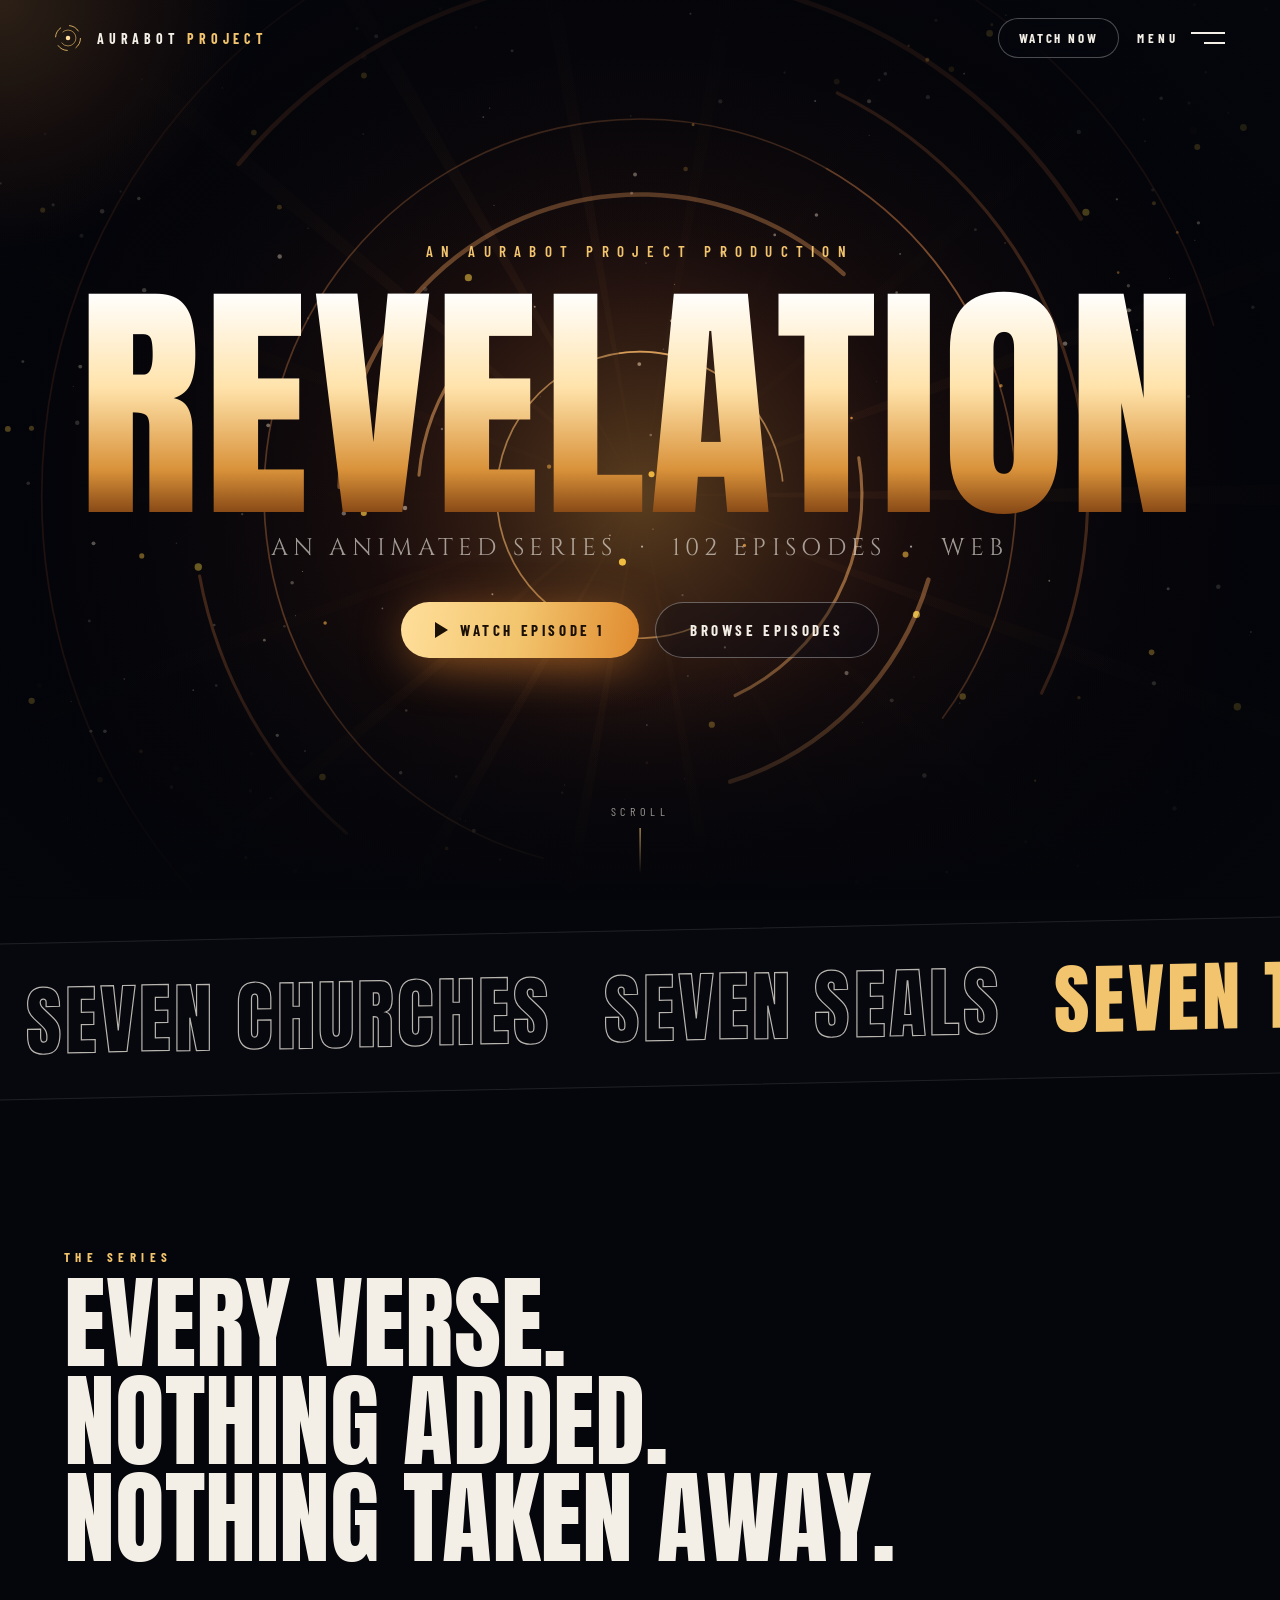
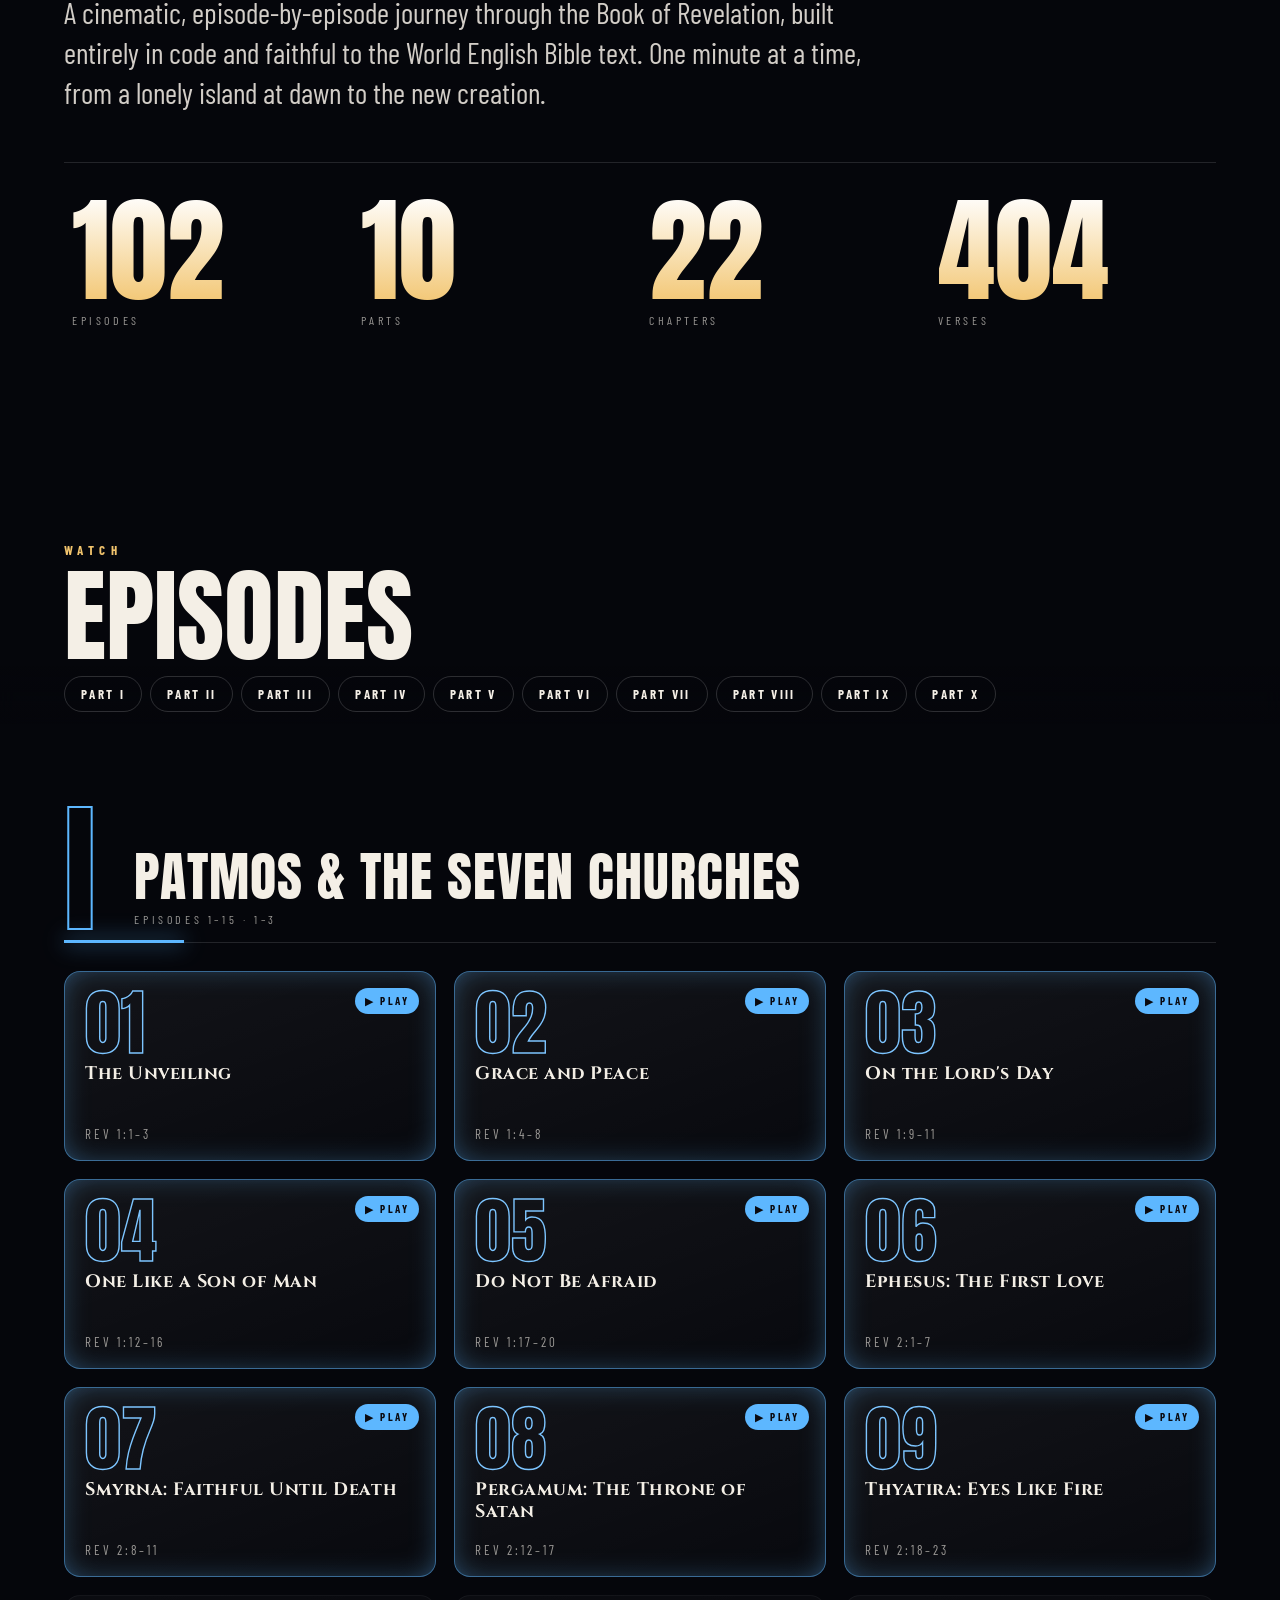
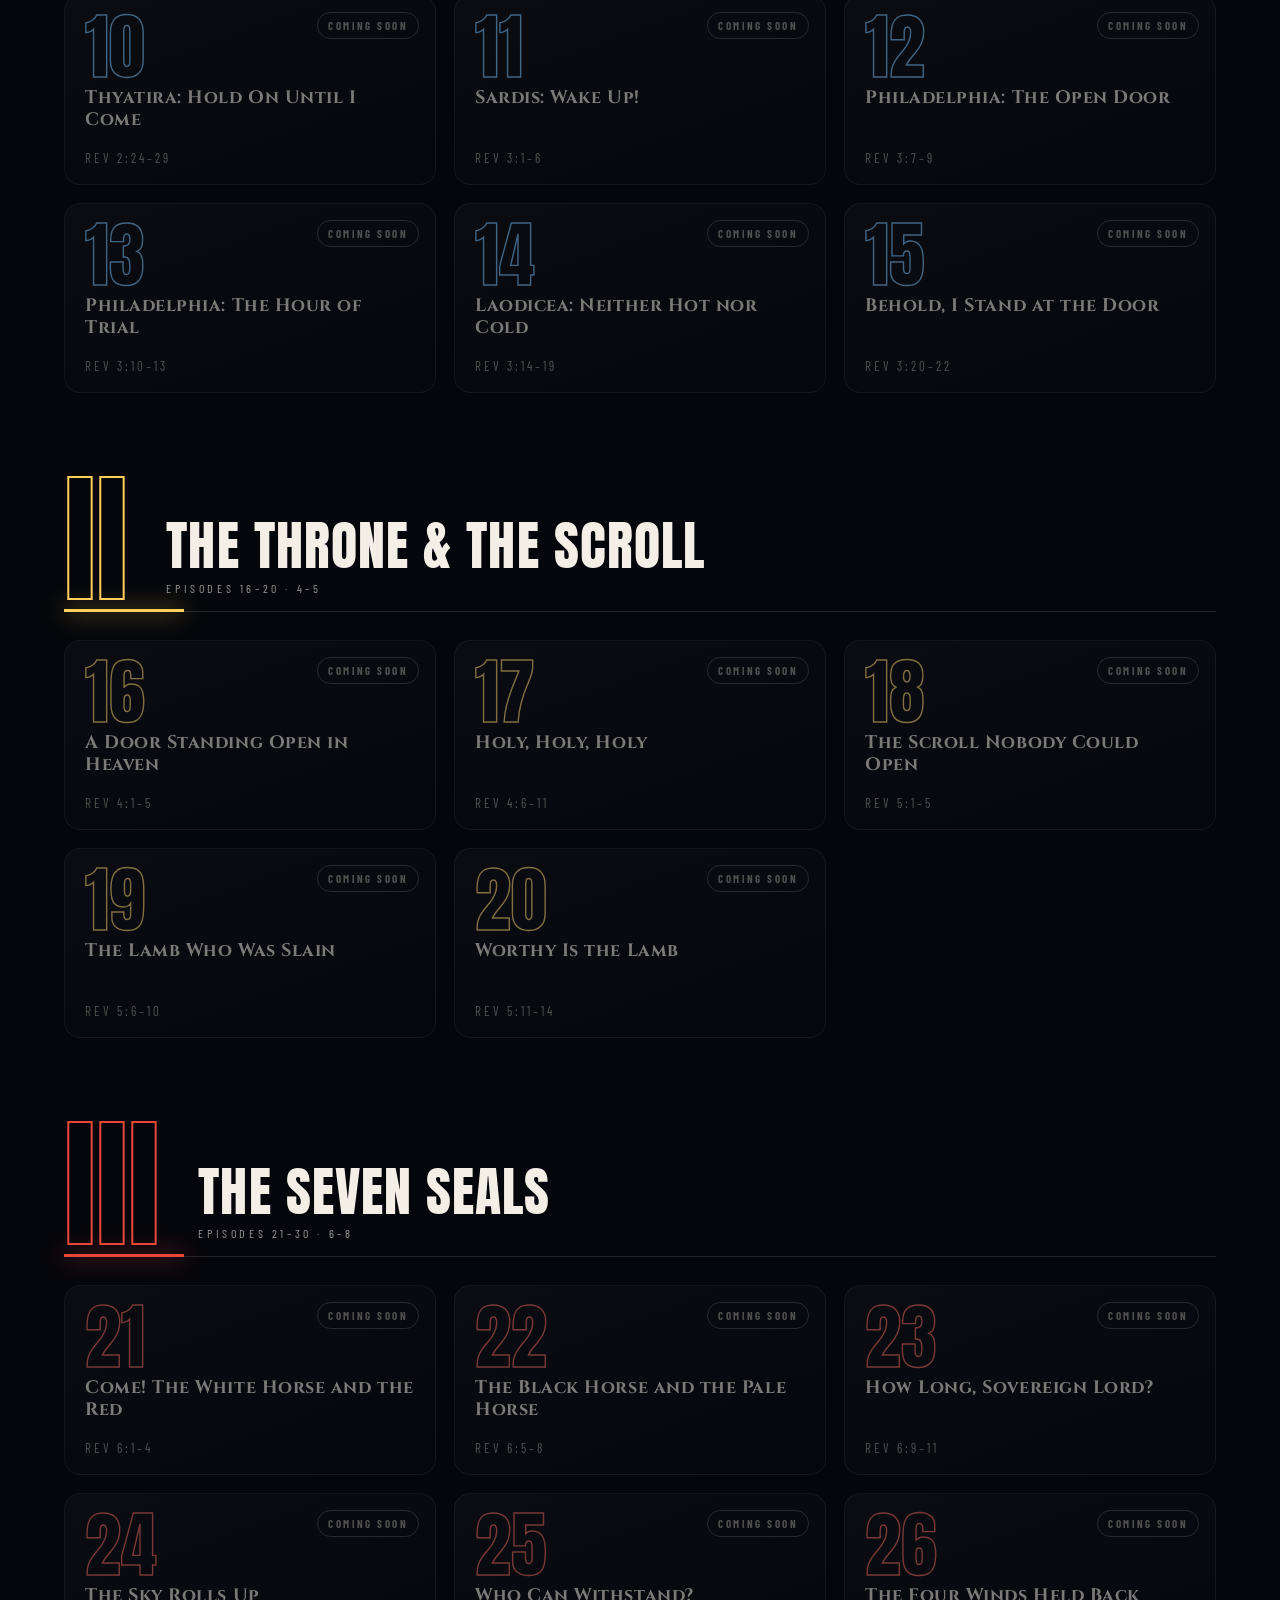
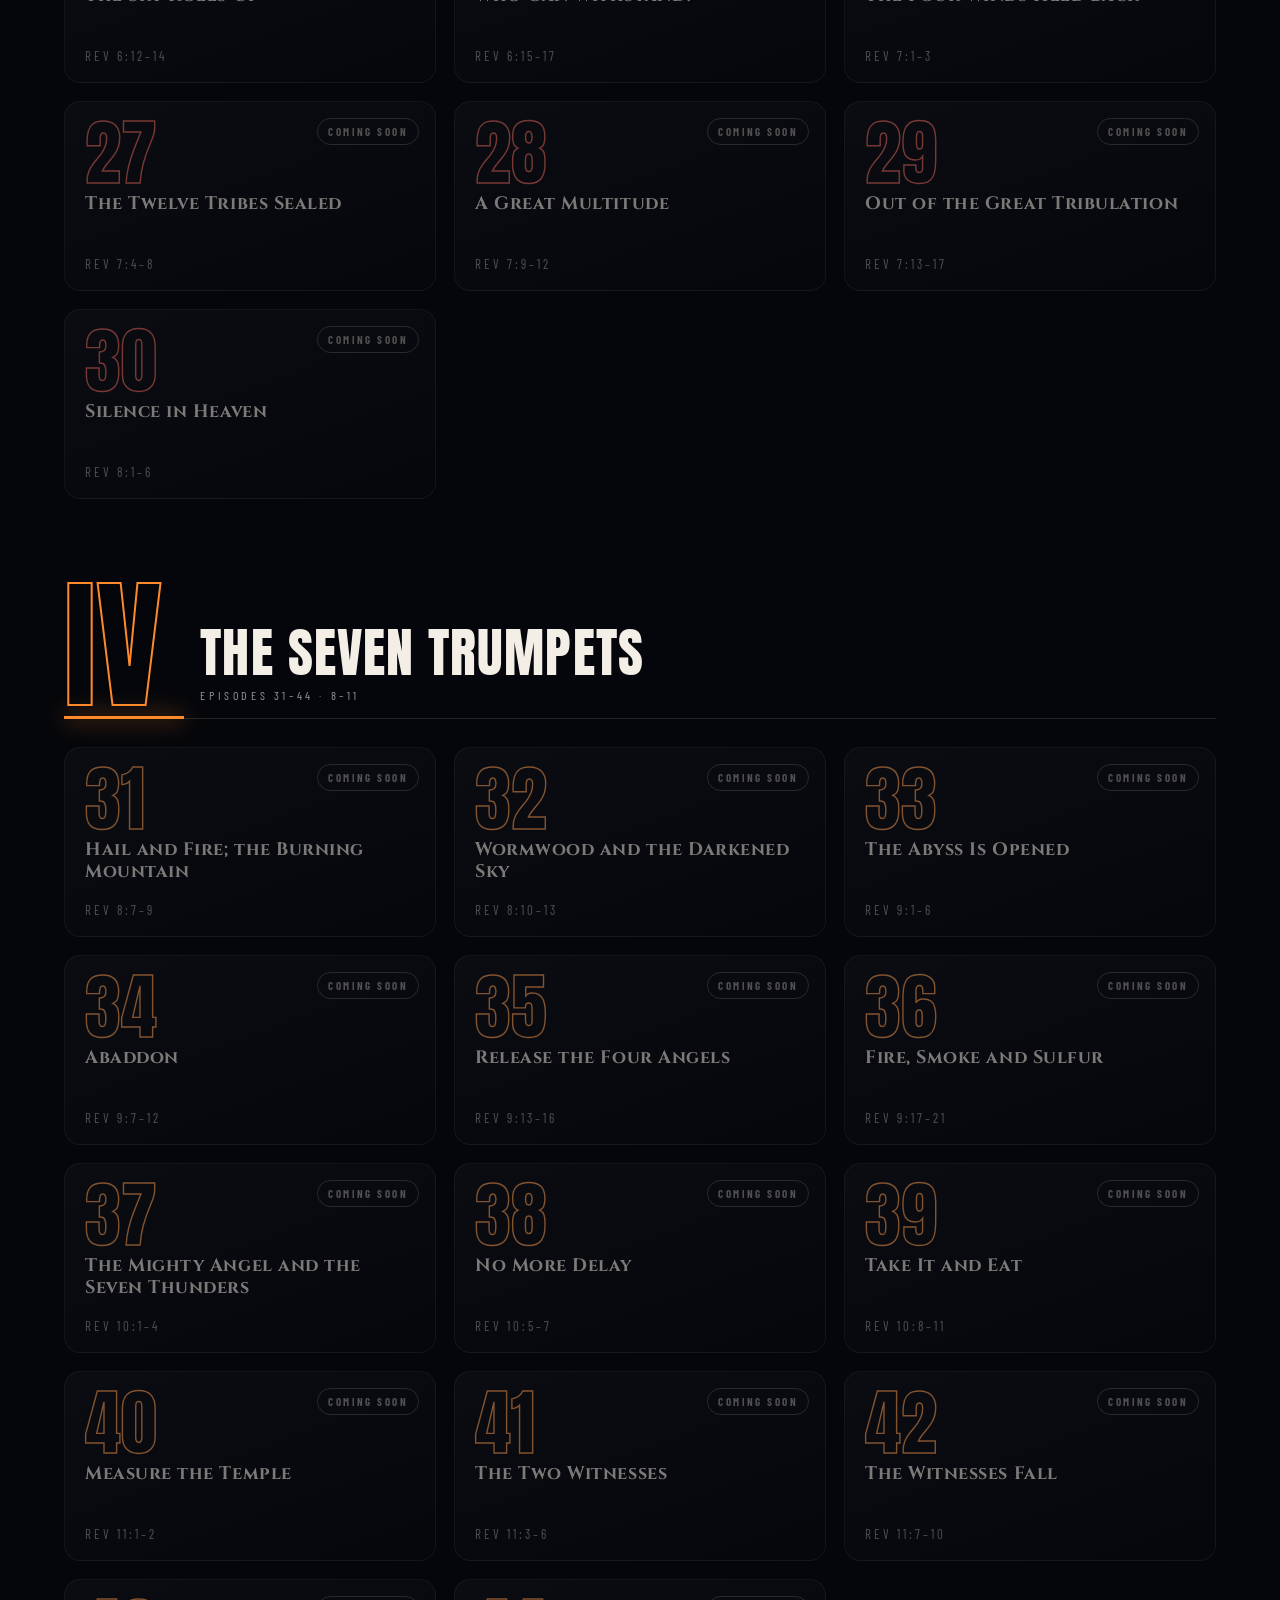
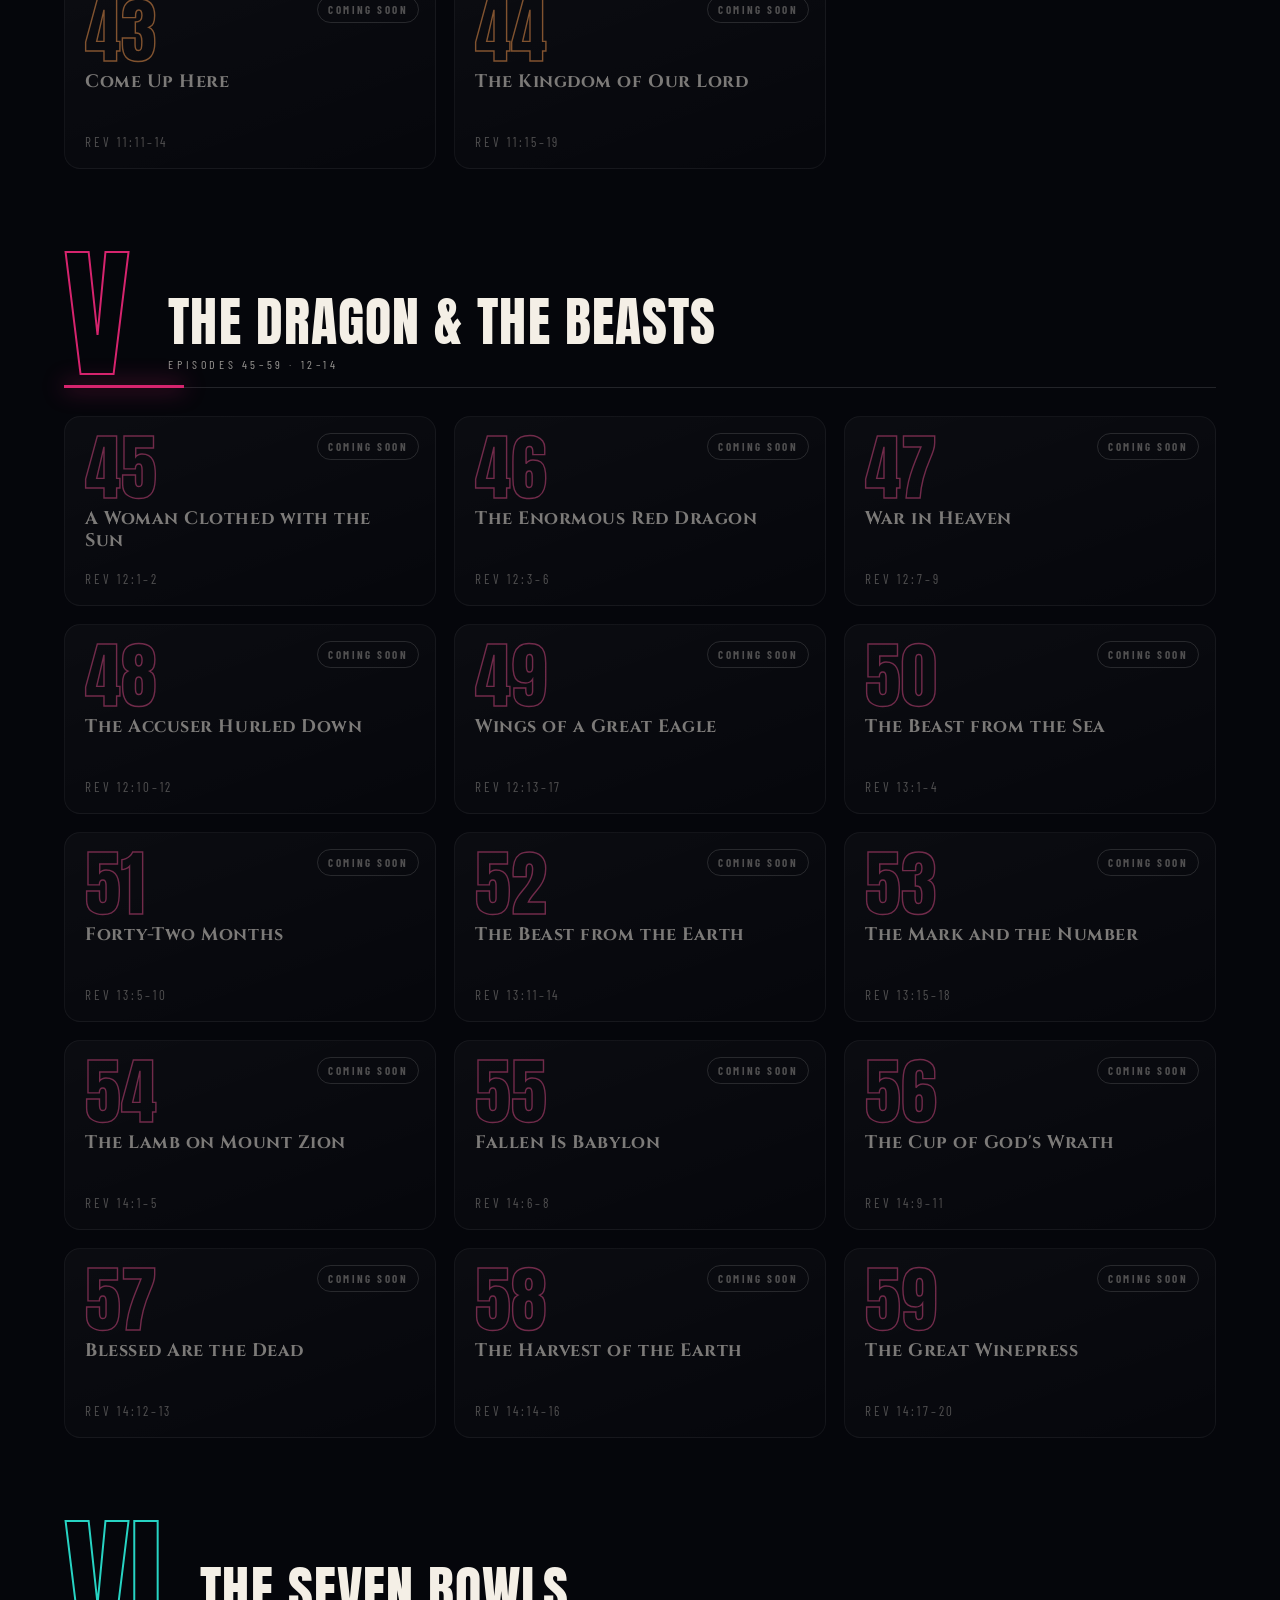
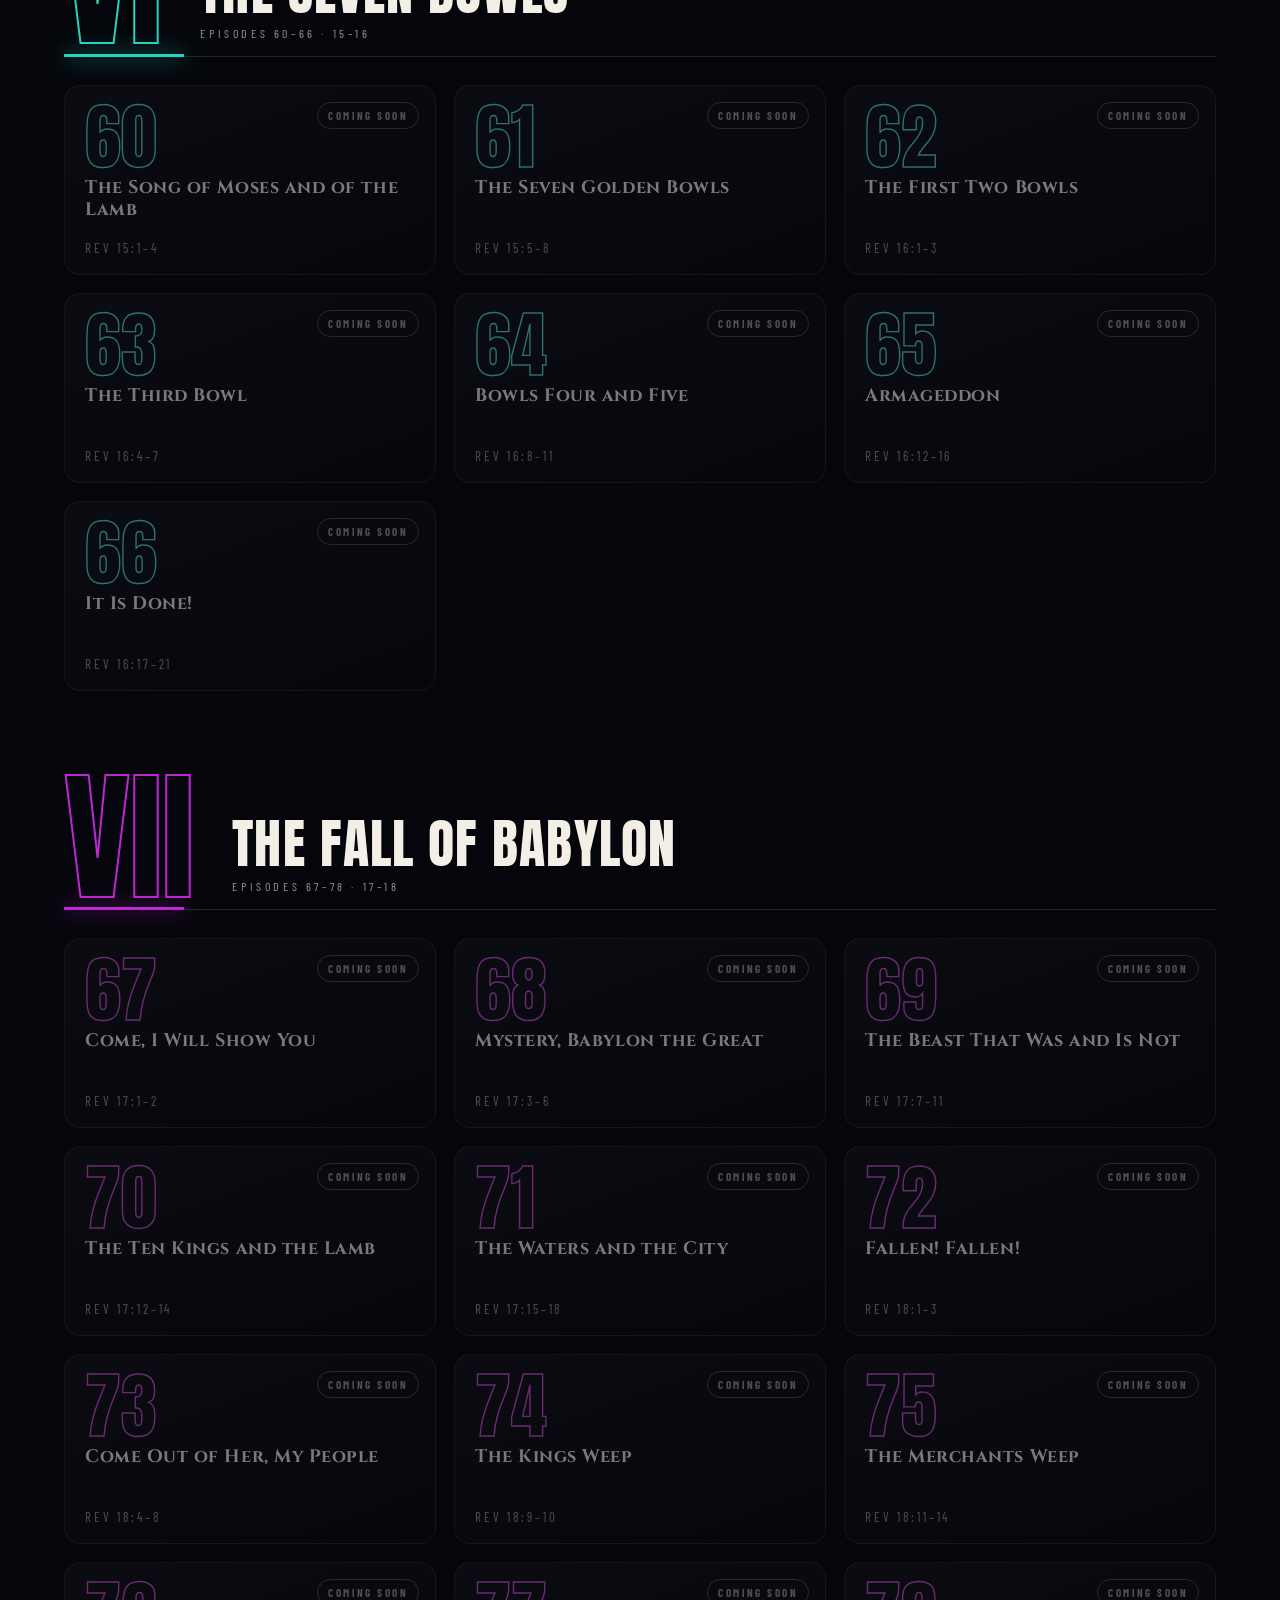
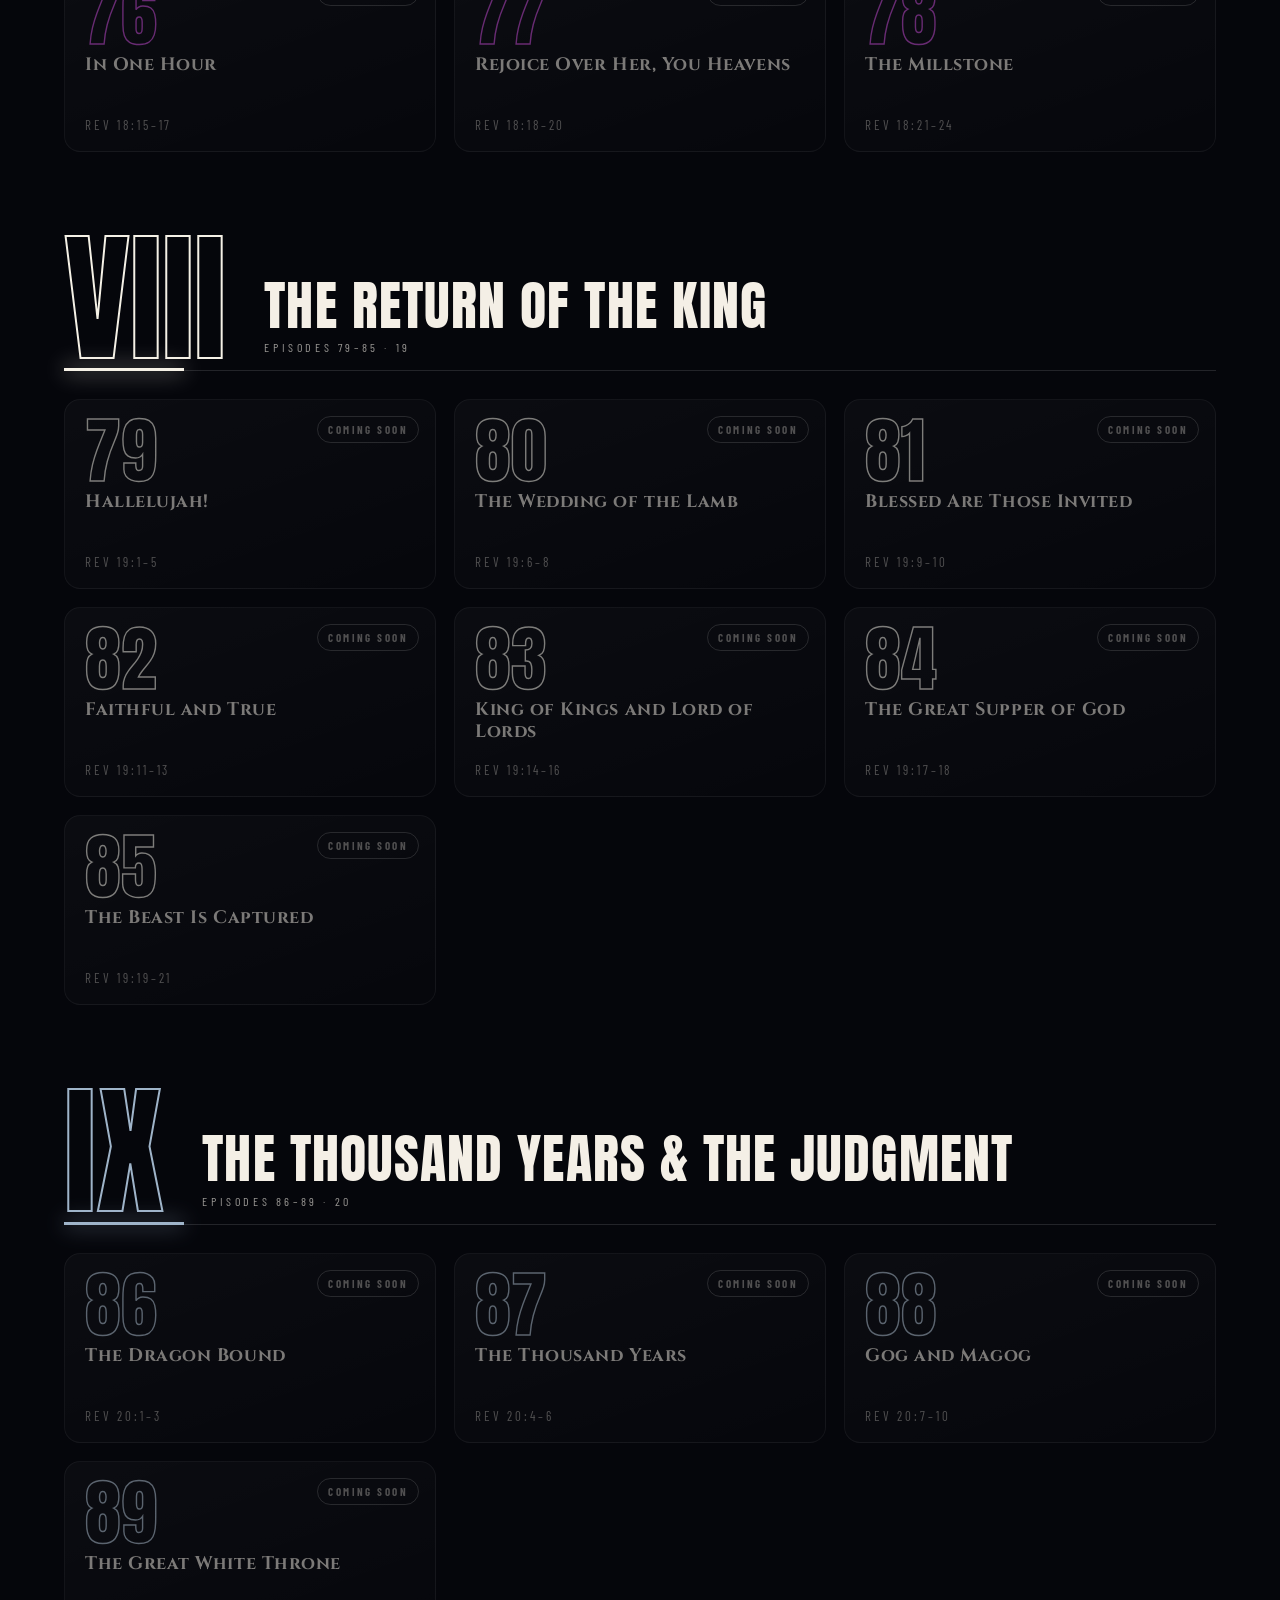
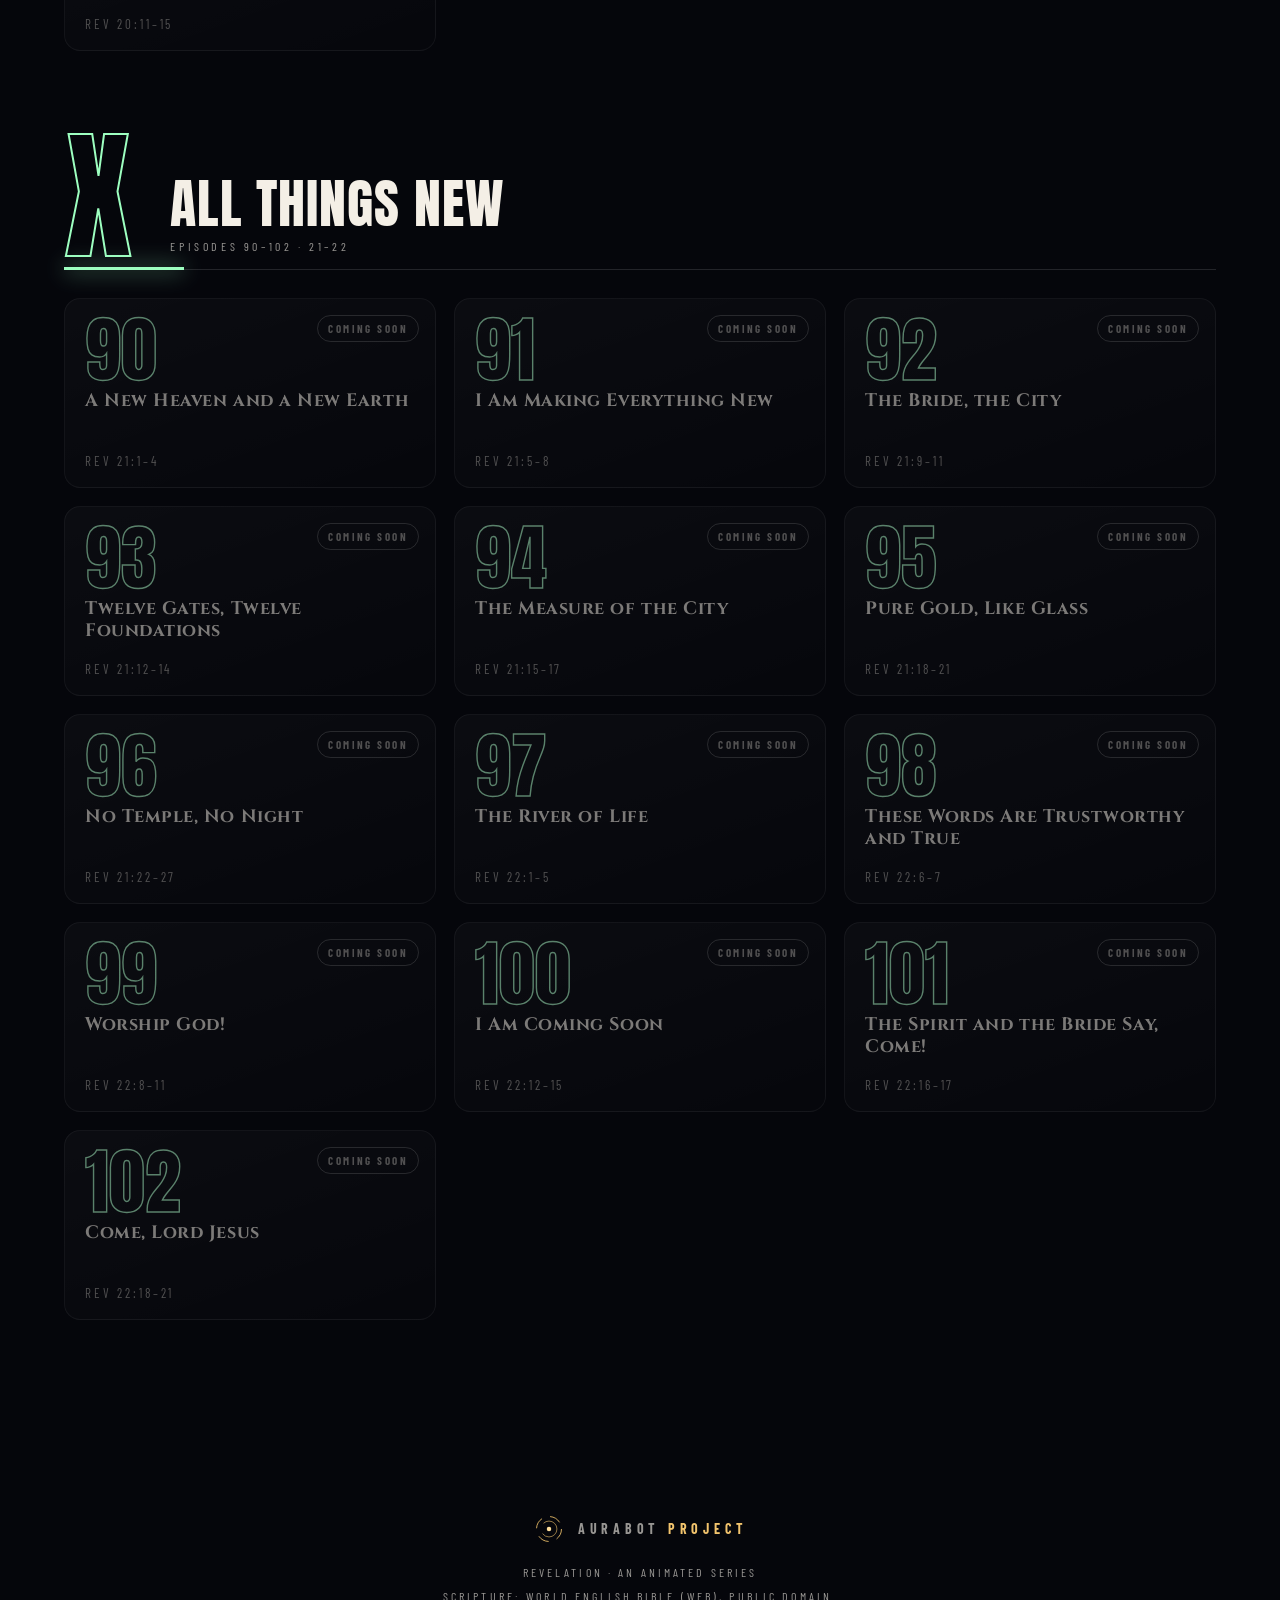
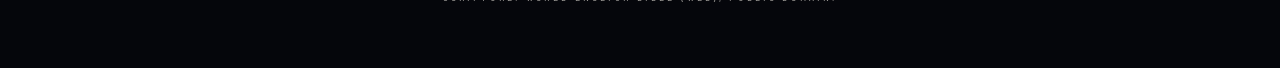
==== index.html @ 48011f42 "Add files via upload" ====
<!DOCTYPE html>
<html lang="en">
<head>
<meta charset="utf-8">
<meta name="viewport" content="width=device-width, initial-scale=1, viewport-fit=cover">
<title>REVELATION · An Aurabot Project Animated Series</title>
<meta name="description" content="Revelation: a cinematic animated series, faithful to the World English Bible. An Aurabot Project production.">
<meta name="theme-color" content="#05060b">
<link rel="preconnect" href="https://fonts.googleapis.com">
<link rel="preconnect" href="https://fonts.gstatic.com" crossorigin>
<link href="https://fonts.googleapis.com/css2?family=Anton&family=Barlow+Condensed:wght@500;600;700&family=Cinzel:wght@600;700;900&display=swap" rel="stylesheet">
<link rel="stylesheet" href="css/main.css">
<link rel="stylesheet" href="css/studio.css">
</head>
<body>
<div class="cursor-glow" id="cursorGlow"></div>

<header class="top">
  <a class="brand" href="#" id="brandLink" aria-label="Aurabot Project">
    <svg viewBox="0 0 120 120" aria-hidden="true"><circle class="a" cx="60" cy="60" r="44"/><circle class="b" cx="60" cy="60" r="28"/><circle class="c" cx="60" cy="60" r="8"/></svg>
    <span class="long">AURABOT <b>PROJECT</b></span>
  </a>
  <div class="top-actions">
    <a class="cta-mini" href="#" id="topWatch" data-magnet>Watch now</a>
    <button class="menu-btn" id="menuBtn" aria-label="Menu" aria-expanded="false"><span>Menu</span><span class="bars"><i></i><i></i></span></button>
  </div>
</header>

<div class="menu" id="menu" aria-hidden="true">
  <div class="panel">
    <canvas id="menuCanvas"></canvas>
    <nav id="menuNav"></nav>
    <div class="menu-foot"><span>Revelation · WEB</span><span>An Aurabot Project production</span></div>
  </div>
</div>

<main>
  <section class="hero" id="top" style="max-width:none;padding:0">
    <canvas class="bg" id="heroCanvas"></canvas>
    <div class="hero-inner" id="heroInner">
      <div class="presents">An Aurabot Project production</div>
      <h1 class="h1" id="h1" aria-label="Revelation"></h1>
      <div class="tag">An animated series &nbsp;·&nbsp; <span id="epCount">102</span> episodes &nbsp;·&nbsp; WEB</div>
      <div class="hero-cta">
        <a class="btn primary" href="#" id="heroWatch" data-magnet><i class="tri"></i><span id="heroWatchLabel">Watch Episode 1</span></a>
        <a class="btn ghost" href="#episodes" data-magnet>Browse episodes</a>
      </div>
    </div>
    <div class="scroll-hint"><span>Scroll</span><i></i></div>
  </section>

  <div class="marquee" aria-hidden="true"><div class="track" id="marq"></div></div>

  <section id="about">
    <div class="eyebrow reveal">The series</div>
    <h2 class="h2 reveal">Every verse.<br>Nothing added.<br>Nothing taken away.</h2>
    <p class="lead reveal">A cinematic, episode-by-episode journey through the Book of Revelation, built entirely in code and faithful to the World English Bible text. One minute at a time, from a lonely island at dawn to the new creation.</p>
    <div class="stats reveal">
      <div class="stat"><b data-count="102">0</b><span>Episodes</span></div>
      <div class="stat"><b data-count="10">0</b><span>Parts</span></div>
      <div class="stat"><b data-count="22">0</b><span>Chapters</span></div>
      <div class="stat"><b data-count="404">0</b><span>Verses</span></div>
    </div>
  </section>

  <section id="episodes">
    <div class="eyebrow reveal">Watch</div>
    <h2 class="h2 reveal">Episodes</h2>
    <nav class="partnav" id="partnav"></nav>
    <div id="parts"></div>
  </section>
</main>

<footer id="studio">
  <a class="brand" href="#top"><svg viewBox="0 0 120 120" width="34" height="34" aria-hidden="true"><circle class="a" cx="60" cy="60" r="44"/><circle class="b" cx="60" cy="60" r="28"/><circle class="c" cx="60" cy="60" r="8"/></svg><span>AURABOT <b>PROJECT</b></span></a>
  Revelation · An animated series<br>Scripture: World English Bible (WEB), public domain.
</footer>

<!-- ============================ PLAYER ============================ -->
<div class="player paused" id="player" role="dialog" aria-label="Episode player">
  <div class="stage-wrap"><div class="stage" id="stage"></div></div>
  <div class="loader"><div></div></div>
  <div class="nogl" id="nogl"><div><h3 style="font-family:var(--serif)">WebGL is needed to play this series</h3><p style="color:var(--dim)">Please use a recent version of Chrome, Edge, Firefox or Safari.</p><button class="btn ghost" id="noglClose">Back</button></div></div>
  <div class="ui" id="ui">
    <div class="p-top">
      <button class="p-back" id="pBack">← Episodes</button>
      <div class="p-title"><small id="pKicker">Episode 1</small><b id="pTitle">The Unveiling</b></div>
    </div>
    <button class="bigplay" id="bigPlay" aria-label="Play"></button>
    <div class="portrait-tip">Rotate your device for the full cinematic frame</div>
    <div class="toast" id="toast"></div>
    <div class="p-bottom">
      <div class="scrub" id="scrub"><div class="rail"><div class="fill" id="sFill"></div><div class="knob" id="sKnob"></div><div class="tip" id="sTip">0:00</div></div></div>
      <div class="ctrls">
        <button class="ib" id="bPrev" aria-label="Previous episode"><svg viewBox="0 0 24 24"><path d="M6 6h2v12H6zM9.5 12 18 6v12z"/></svg></button>
        <button class="ib" id="bPlay" aria-label="Play or pause"><svg viewBox="0 0 24 24" id="icPlay"><path d="M8 5v14l11-7z"/></svg></button>
        <button class="ib" id="bNext" aria-label="Next episode"><svg viewBox="0 0 24 24"><path d="M16 6h2v12h-2zM6 18V6l8.5 6z"/></svg></button>
        <div class="time" id="pTime">0:00 / 1:00</div>
        <div class="grow"></div>
        <button class="ib" id="bCC" aria-label="Subtitles"><svg viewBox="0 0 24 24"><path d="M19 4H5a2 2 0 0 0-2 2v12a2 2 0 0 0 2 2h14a2 2 0 0 0 2-2V6a2 2 0 0 0-2-2zm-8 7H9.5v-.5h-2v3h2V13H11v1a1 1 0 0 1-1 1H7a1 1 0 0 1-1-1v-4a1 1 0 0 1 1-1h3a1 1 0 0 1 1 1zm7 0h-1.5v-.5h-2v3h2V13H18v1a1 1 0 0 1-1 1h-3a1 1 0 0 1-1-1v-4a1 1 0 0 1 1-1h3a1 1 0 0 1 1 1z"/></svg></button>
        <button class="ib" id="bMute" aria-label="Sound"><svg viewBox="0 0 24 24"><path d="M3 9v6h4l5 5V4L7 9H3zm13.5 3A4.5 4.5 0 0 0 14 8v8a4.5 4.5 0 0 0 2.5-4zM14 3.2v2.1a7 7 0 0 1 0 13.4v2.1a9 9 0 0 0 0-17.6z"/></svg></button>
        <button class="qual" id="bQual">Auto</button>
        <button class="ib" id="bFull" aria-label="Fullscreen"><svg viewBox="0 0 24 24"><path d="M7 14H5v5h5v-2H7v-3zm-2-4h2V7h3V5H5v5zm12 7h-3v2h5v-5h-2v3zM14 5v2h3v3h2V5h-5z"/></svg></button>
      </div>
    </div>
  </div>
  <div class="endcard" id="endcard">
    <small id="ecKicker">Episode complete</small>
    <h3 id="ecTitle"></h3>
    <div class="row">
      <button class="btn primary" id="ecNext"><i class="tri"></i><span id="ecNextLabel">Next episode</span></button>
      <button class="btn ghost" id="ecReplay">Replay</button>
      <button class="btn ghost" id="ecBack">All episodes</button>
    </div>
  </div>
</div>

<script src="js/vendor/three.min.js"></script>
<script src="js/vendor/three-postfx.js"></script>
<script src="js/series-data.js"></script>
<script src="js/built.js"></script>
<script src="js/scripture-web.js"></script>
<script src="js/engine.js"></script>
<script src="js/px/px-core.js"></script>
<script src="js/px/px-lib.js"></script>
<script src="js/engine-px.js"></script>
<script src="js/lib-world.js"></script>
<script src="js/ui.js"></script>
<script src="js/vendor/lame.min.js"></script>
<script src="js/studio-dsp.js"></script>
<script src="js/recorder.js"></script>
</body>
</html>
---- css/main.css ----
/* ============================================================================
 *  AURABOT PROJECT · REVELATION · site styles
 * ========================================================================== */
:root {
  --bg: #05060b; --ink: #f4efe6; --dim: rgba(244, 239, 230, .62); --gold: #f2c46d; --gold2: #ffdf9b; --ember: #ff7a2f;
  --display: 'Anton', 'Bebas Neue', Impact, 'Arial Narrow Bold', sans-serif;
  --serif: 'Cinzel', 'Trajan Pro', Georgia, 'Times New Roman', serif;
  --ui: 'Barlow Condensed', 'Barlow', 'Segoe UI', system-ui, -apple-system, sans-serif;
  --safe-t: env(safe-area-inset-top, 0px); --safe-b: env(safe-area-inset-bottom, 0px);
}
* { box-sizing: border-box; -webkit-tap-highlight-color: transparent; }
html, body { margin: 0; background: var(--bg); color: var(--ink); font-family: var(--ui); -webkit-font-smoothing: antialiased; }
html { scroll-behavior: smooth; }
body { overflow-x: hidden; }
body.locked { overflow: hidden; }
a { color: inherit; text-decoration: none; }
button { font: inherit; color: inherit; cursor: pointer; background: none; border: 0; }
::selection { background: var(--gold); color: #120c04; }

/* ---------- cursor glow (landing) ---------- */
.cursor-glow { position: fixed; left: 0; top: 0; width: 520px; height: 520px; margin: -260px 0 0 -260px; pointer-events: none; z-index: 5; border-radius: 50%;
  background: radial-gradient(circle, rgba(255, 170, 70, .16), rgba(255, 120, 40, .06) 40%, transparent 68%); mix-blend-mode: screen; transition: opacity .4s; }
@media (hover: none) { .cursor-glow { display: none; } }

/* ---------- top bar ---------- */
.top { position: fixed; inset: 0 0 auto 0; z-index: 40; display: flex; align-items: center; justify-content: space-between; padding: calc(18px + var(--safe-t)) clamp(18px, 4vw, 56px) 18px; pointer-events: none; }
.top > * { pointer-events: auto; }
.top.scrolled { background: linear-gradient(180deg, rgba(5,6,11,.92), rgba(5,6,11,0)); backdrop-filter: blur(6px); -webkit-mask-image: linear-gradient(180deg,#000 70%,transparent); mask-image: linear-gradient(180deg,#000 70%,transparent); }
.brand { display: flex; align-items: center; gap: 12px; font-family: var(--ui); font-weight: 700; letter-spacing: .34em; font-size: 14px; text-transform: uppercase; }
.brand svg { width: 34px; height: 34px; }
.brand svg circle { fill: none; stroke: var(--gold); stroke-width: 3; transform-origin: 60px 60px; }
.brand svg .a { animation: ringspin 7s linear infinite; stroke-dasharray: 40 30; }
.brand svg .b { animation: ringspin 11s linear infinite reverse; stroke-dasharray: 70 40; opacity: .7; }
.brand svg .c { fill: var(--gold2); stroke: none; }
.brand b { color: var(--gold); font-weight: 700; }
@keyframes ringspin { to { transform: rotate(360deg); } }
.top-actions { display: flex; align-items: center; gap: 14px; }
.cta-mini { font-weight: 700; letter-spacing: .2em; font-size: 13px; text-transform: uppercase; padding: 11px 20px; border: 1px solid rgba(255, 255, 255, .28); border-radius: 100px; backdrop-filter: blur(8px); background: rgba(8, 10, 18, .35); transition: .3s; }
.cta-mini:hover { background: var(--gold); color: #1a1006; border-color: var(--gold); }
.menu-btn { display: flex; align-items: center; gap: 12px; font-weight: 700; letter-spacing: .3em; font-size: 13px; text-transform: uppercase; padding: 8px 4px; }
.menu-btn .bars { width: 34px; height: 12px; position: relative; }
.menu-btn .bars i { position: absolute; left: 0; right: 0; height: 2px; background: var(--ink); transition: transform .45s cubic-bezier(.7, 0, .2, 1), width .35s, top .45s; }
.menu-btn .bars i:nth-child(1) { top: 0; } .menu-btn .bars i:nth-child(2) { top: 10px; width: 60%; right: 0; left: auto; }
.menu-btn:hover .bars i:nth-child(2) { width: 100%; }
body.menu-open .menu-btn .bars i:nth-child(1) { top: 5px; transform: rotate(45deg); }
body.menu-open .menu-btn .bars i:nth-child(2) { top: 5px; width: 100%; transform: rotate(-45deg); }

/* ---------- full-screen animated menu ---------- */
.menu { position: fixed; inset: 0; z-index: 35; visibility: hidden; pointer-events: none; }
body.menu-open .menu { visibility: visible; pointer-events: auto; }
.menu .panel { position: absolute; inset: 0; background: #07080e; clip-path: circle(0 at calc(100% - 60px) 40px); transition: clip-path .9s cubic-bezier(.7, 0, .15, 1); overflow: hidden; }
body.menu-open .menu .panel { clip-path: circle(150% at calc(100% - 60px) 40px); }
.menu canvas { position: absolute; inset: 0; width: 100%; height: 100%; opacity: .9; }
.menu nav { position: relative; height: 100%; display: flex; flex-direction: column; justify-content: center; padding: 0 clamp(24px, 7vw, 120px); gap: clamp(2px, 1vh, 14px); }
.menu-item { display: flex; align-items: baseline; gap: 22px; width: fit-content; overflow: hidden; padding: 2px 0; position: relative; }
.menu-item .no { font-family: var(--ui); font-weight: 600; letter-spacing: .3em; font-size: 14px; color: var(--gold); transform: translateY(-1.6em); }
.menu-item .word { font-family: var(--display); font-size: clamp(46px, min(11.5vw, 15.5vh), 170px); line-height: .98; text-transform: uppercase; letter-spacing: .01em; display: flex; }
.menu-item .word span { display: inline-block; transform: translateY(110%); transition: transform .9s cubic-bezier(.2, .8, .1, 1), color .25s, text-shadow .25s; transition-delay: calc(var(--i) * 28ms + var(--d, 0ms)); color: transparent; -webkit-text-stroke: 1.5px rgba(244, 239, 230, .9); }
body.menu-open .menu-item .word span { transform: none; }
.menu-item:hover .word span { color: var(--ink); -webkit-text-stroke-color: transparent; text-shadow: 0 0 40px rgba(255, 150, 60, .55); transition-delay: calc(var(--i) * 14ms); animation: wob .6s calc(var(--i) * 28ms) both; }
@keyframes wob { 0% { transform: translateY(0); } 40% { transform: translateY(-14%); } 100% { transform: translateY(0); } }
.menu-item::after { content: ''; position: absolute; left: 0; bottom: 6px; height: 4px; width: 100%; background: linear-gradient(90deg, var(--gold), var(--ember)); transform: scaleX(0); transform-origin: left; transition: transform .5s cubic-bezier(.2, .8, .1, 1); }
.menu-item:hover::after { transform: scaleX(1); }
.menu-foot { position: absolute; left: clamp(24px, 7vw, 120px); right: clamp(24px, 7vw, 120px); bottom: calc(24px + var(--safe-b)); display: flex; justify-content: space-between; font-size: 13px; letter-spacing: .3em; text-transform: uppercase; color: var(--dim); }

/* ---------- hero ---------- */
.hero { position: relative; min-height: 100vh; min-height: 100svh; display: grid; place-items: center; overflow: hidden; isolation: isolate; }
.hero canvas.bg { position: absolute; inset: 0; width: 100%; height: 100%; z-index: -2; }
.hero::after { content: ''; position: absolute; inset: 0; z-index: -1; background: radial-gradient(ellipse at 50% 55%, transparent 25%, rgba(3, 4, 9, .55) 70%, var(--bg) 100%), linear-gradient(180deg, rgba(5, 6, 11, .4), transparent 30%, transparent 70%, var(--bg)); }
.hero-inner { text-align: center; padding: 0 20px; transform-style: preserve-3d; will-change: transform; }
.presents { font-weight: 600; letter-spacing: .55em; font-size: clamp(11px, 1.4vw, 15px); text-transform: uppercase; color: var(--gold); opacity: 0; animation: rise 1.2s .3s forwards; }
.h1 { font-family: var(--display); font-weight: 400; margin: .12em 0 .05em; font-size: 12vw; line-height: .9; letter-spacing: .015em; text-transform: uppercase; display: flex; justify-content: center; flex-wrap: nowrap; }
.h1 span { display: inline-block; opacity: 0; transform: translateY(60%) scale(1.1) rotateX(50deg); filter: blur(14px); animation: letterIn 1.2s calc(.5s + var(--i) * 80ms) cubic-bezier(.2, .8, .1, 1) forwards; background: linear-gradient(180deg, #fff 0%, #ffe3ab 42%, #d9923a 78%, #7a3d10 100%); -webkit-background-clip: text; background-clip: text; color: transparent; transition: transform .35s, filter .35s; }
.h1 span:hover { transform: translateY(-6%) scale(1.07); filter: drop-shadow(0 0 26px rgba(255, 160, 60, .8)); }
@keyframes letterIn { to { opacity: 1; transform: none; filter: blur(0); } }
@keyframes rise { from { opacity: 0; transform: translateY(14px); } to { opacity: 1; transform: none; } }
.tag { font-family: var(--serif); font-size: clamp(14px, 1.9vw, 24px); letter-spacing: .22em; color: var(--dim); text-transform: uppercase; opacity: 0; animation: rise 1.2s 1.7s forwards; }
.hero-cta { margin-top: 38px; display: flex; gap: 16px; justify-content: center; flex-wrap: wrap; opacity: 0; animation: rise 1.2s 2.1s forwards; }
.btn { position: relative; display: inline-flex; align-items: center; gap: 12px; padding: 18px 34px; font-weight: 700; letter-spacing: .24em; text-transform: uppercase; font-size: 15px; border-radius: 100px; overflow: hidden; transition: transform .25s, box-shadow .3s; will-change: transform; }
.btn.primary { background: linear-gradient(100deg, var(--gold2), var(--gold) 50%, #e08a2e); color: #1a1006; box-shadow: 0 10px 50px -10px rgba(255, 150, 50, .7); }
.btn.primary::before { content: ''; position: absolute; inset: 0; background: linear-gradient(100deg, transparent 30%, rgba(255, 255, 255, .75) 50%, transparent 70%); transform: translateX(-120%); transition: transform .8s; }
.btn.primary:hover::before { transform: translateX(120%); }
.btn.ghost { border: 1px solid rgba(255, 255, 255, .32); background: rgba(10, 12, 20, .4); backdrop-filter: blur(8px); }
.btn.ghost:hover { border-color: var(--gold); color: var(--gold2); }
.btn .tri { width: 0; height: 0; border-left: 13px solid currentColor; border-top: 8px solid transparent; border-bottom: 8px solid transparent; }
.scroll-hint { position: absolute; bottom: calc(26px + var(--safe-b)); left: 50%; transform: translateX(-50%); font-size: 12px; letter-spacing: .4em; text-transform: uppercase; color: var(--dim); display: flex; flex-direction: column; align-items: center; gap: 10px; }
.scroll-hint i { width: 1px; height: 46px; background: linear-gradient(var(--gold), transparent); animation: drip 2s infinite; transform-origin: top; }
@keyframes drip { 0% { transform: scaleY(0); } 50% { transform: scaleY(1); } 100% { transform: scaleY(1); opacity: 0; } }

/* ---------- marquee ---------- */
.marquee { overflow: hidden; border-block: 1px solid rgba(255, 255, 255, .1); padding: 20px 0; background: #07080e; transform: skewY(-1.2deg); margin: 30px 0 60px; }
.marquee .track { display: flex; width: max-content; animation: marq 38s linear infinite; }
.marquee:hover .track { animation-play-state: paused; }
.marquee span { font-family: var(--display); font-size: clamp(34px, 6vw, 84px); letter-spacing: .04em; text-transform: uppercase; padding: 0 26px; white-space: nowrap; -webkit-text-stroke: 1.2px rgba(244, 239, 230, .75); color: transparent; transition: .3s; }
.marquee span:nth-child(3n) { color: var(--gold); -webkit-text-stroke: 0; }
.marquee span:hover { color: var(--ink); -webkit-text-stroke-color: transparent; }
@keyframes marq { to { transform: translateX(-50%); } }

/* ---------- sections ---------- */
section { position: relative; padding: clamp(50px, 8vw, 110px) clamp(18px, 5vw, 80px); max-width: 1500px; margin: 0 auto; }
.eyebrow { font-weight: 700; letter-spacing: .42em; font-size: 13px; text-transform: uppercase; color: var(--gold); }
.h2 { font-family: var(--display); font-size: clamp(44px, 8vw, 120px); line-height: .95; margin: 10px 0 0; text-transform: uppercase; font-weight: 400; }
.reveal { opacity: 0; transform: translateY(40px); transition: opacity 1s, transform 1s cubic-bezier(.2, .8, .1, 1); }
.reveal.in { opacity: 1; transform: none; }
.stats { display: grid; grid-template-columns: repeat(4, 1fr); gap: 2px; margin-top: 50px; border-top: 1px solid rgba(255, 255, 255, .12); }
.stat { padding: 30px 8px 10px; }
.stat b { display: block; font-family: var(--display); font-weight: 400; font-size: clamp(54px, 9vw, 140px); line-height: 1; background: linear-gradient(180deg, #fff, var(--gold)); -webkit-background-clip: text; background-clip: text; color: transparent; }
.stat span { letter-spacing: .3em; font-size: 12px; text-transform: uppercase; color: var(--dim); }
.lead { max-width: 820px; font-size: clamp(20px, 2.3vw, 30px); line-height: 1.35; color: rgba(244, 239, 230, .86); font-weight: 400; margin-top: 26px; }

/* ---------- part nav + episodes ---------- */
.partnav { position: sticky; top: 0; z-index: 20; display: flex; gap: 8px; overflow-x: auto; padding: calc(10px + var(--safe-t)) clamp(18px, 5vw, 80px) 12px; margin: 0 calc(-1 * clamp(18px, 5vw, 80px)); background: linear-gradient(180deg, rgba(5, 6, 11, .95), rgba(5, 6, 11, .7)); backdrop-filter: blur(10px); scrollbar-width: none; }
.partnav::-webkit-scrollbar { display: none; }
.partnav a { flex: none; padding: 9px 16px; border: 1px solid rgba(255, 255, 255, .16); border-radius: 100px; font-size: 13px; font-weight: 700; letter-spacing: .18em; text-transform: uppercase; transition: .25s; white-space: nowrap; }
.partnav a:hover { background: var(--c); color: #0a0a10; border-color: var(--c); transform: translateY(-2px); }
.part { margin-top: clamp(44px, 7vw, 90px); }
.part-head { display: flex; align-items: flex-end; gap: clamp(14px, 3vw, 40px); border-bottom: 1px solid rgba(255, 255, 255, .12); padding-bottom: 16px; position: relative; }
.part-head::after { content: ''; position: absolute; left: 0; bottom: -1px; width: 120px; height: 3px; background: var(--c); box-shadow: 0 0 22px var(--c); }
.part-num { font-family: var(--display); font-size: clamp(64px, 11vw, 170px); line-height: .8; color: transparent; -webkit-text-stroke: 2px var(--c); }
.part-name { font-family: var(--display); font-size: clamp(26px, 4.2vw, 60px); line-height: 1; text-transform: uppercase; letter-spacing: .02em; }
.part-meta { font-size: 12px; letter-spacing: .3em; color: var(--dim); text-transform: uppercase; margin-top: 8px; }
.grid { display: grid; grid-template-columns: repeat(auto-fill, minmax(min(100%, 290px), 1fr)); gap: 18px; margin-top: 28px; perspective: 1200px; }
.card { position: relative; display: flex; flex-direction: column; justify-content: space-between; min-height: 190px; padding: 20px 20px 18px; border-radius: 16px; overflow: hidden; text-align: left; background: linear-gradient(160deg, rgba(255, 255, 255, .06), rgba(255, 255, 255, .015)); border: 1px solid rgba(255, 255, 255, .1); transform-style: preserve-3d; transition: transform .25s ease-out, border-color .3s, box-shadow .4s; will-change: transform; isolation: isolate; }
.card::before { content: ''; position: absolute; inset: 0; z-index: -1; background: radial-gradient(420px circle at var(--mx, 50%) var(--my, 0%), color-mix(in srgb, var(--c) 38%, transparent), transparent 60%); opacity: 0; transition: opacity .35s; }
.card:hover::before { opacity: 1; }
.card .n { font-family: var(--display); font-size: 72px; line-height: .85; color: transparent; -webkit-text-stroke: 1.4px color-mix(in srgb, var(--c) 80%, white); transition: .35s; transform: translateZ(30px); }
.card h3 { margin: 10px 0 4px; font-family: var(--serif); font-weight: 700; font-size: 18px; letter-spacing: .03em; line-height: 1.2; transform: translateZ(22px); }
.card .v { font-size: 13px; letter-spacing: .22em; color: var(--dim); text-transform: uppercase; transform: translateZ(14px); }
.card .state { position: absolute; top: 16px; right: 16px; font-size: 11px; font-weight: 700; letter-spacing: .22em; text-transform: uppercase; padding: 6px 10px; border-radius: 100px; }
.card.ready { cursor: pointer; border-color: color-mix(in srgb, var(--c) 55%, transparent); box-shadow: 0 0 0 0 transparent, inset 0 0 40px -22px var(--c); }
.card.ready:hover { box-shadow: 0 20px 60px -20px var(--c), inset 0 0 40px -18px var(--c); }
.card.ready:hover .n { color: var(--c); -webkit-text-stroke-color: transparent; text-shadow: 0 0 30px var(--c); }
.card.ready .state { background: var(--c); color: #0a0a10; }
.card.ready .state::before { content: '▶ '; }
.card.soon { opacity: .5; cursor: not-allowed; }
.card.soon .state { border: 1px solid rgba(255, 255, 255, .25); color: var(--dim); }
.card.soon:hover { opacity: .75; }

footer { text-align: center; padding: 90px 20px calc(60px + var(--safe-b)); color: var(--dim); letter-spacing: .26em; font-size: 12px; text-transform: uppercase; line-height: 2; }
footer .brand { justify-content: center; margin-bottom: 14px; }

/* ================================ PLAYER ================================ */
.player { position: fixed; inset: 0; z-index: 100; background: #000; display: none; user-select: none; -webkit-user-select: none; touch-action: manipulation; }
.player.open { display: block; }
.player .stage-wrap { position: absolute; inset: 0; display: grid; place-items: center; }
.stage { position: relative; width: min(100vw, calc(100vh * 2.39)); width: min(100vw, calc(100dvh * 2.39)); aspect-ratio: 2.39 / 1; background: #000; overflow: hidden; container-type: inline-size; }
.aura-canvas { position: absolute; inset: 0; width: 100%; height: 100%; display: block; }
.aura-titles { position: absolute; inset: 0; pointer-events: none; }
.aura-title { position: absolute; inset: 0; display: flex; flex-direction: column; align-items: center; justify-content: center; opacity: var(--in, 0); visibility: hidden; text-align: center; }

/* studio sting */
.studio-mark svg { width: 7.2cqw; height: 7.2cqw; overflow: visible; filter: drop-shadow(0 0 1.2cqw rgba(255, 190, 90, .7)); }
.studio-mark circle { fill: none; stroke: #ffd48a; stroke-width: 2.2; transform-origin: 60px 60px; }
.studio-mark .r1 { stroke-dasharray: 36 22; transform: rotate(calc(var(--age, 0) * 90deg)); }
.studio-mark .r2 { stroke-dasharray: 70 30; transform: rotate(calc(var(--age, 0) * -60deg)); opacity: .85; }
.studio-mark .r3 { stroke-dasharray: 120 60; transform: rotate(calc(var(--age, 0) * 35deg)); opacity: .55; }
.studio-mark .core { fill: #fff3d6; stroke: none; }
.studio-name { margin-top: 1.6cqw; font-family: var(--ui); font-weight: 600; font-size: 2.1cqw; letter-spacing: calc(.5em + (1 - var(--in, 0)) * .5em); color: #f7ead0; text-transform: uppercase; text-shadow: 0 0 1.6cqw rgba(255, 170, 70, .55); }
.studio-name b { font-weight: 700; color: #ffd48a; }

/* main title */
.mt-word { display: flex; justify-content: center; font-family: var(--serif); font-weight: 900; font-size: 11.5cqw; letter-spacing: .06em; line-height: 1; }
.mt-word span { display: inline-block; opacity: clamp(0, calc((var(--p, 0) * 22 - var(--i)) * .8), 1); transform: translateY(calc((1 - clamp(0, (var(--p, 0) * 22 - var(--i)), 1)) * 1.2cqw)) scale(calc(1 + (1 - var(--in, 0)) * .08)); background: linear-gradient(180deg, #fffaf0 0%, #ffe0a0 40%, #e09a3c 78%, #8a4a14 100%); -webkit-background-clip: text; background-clip: text; color: transparent; filter: drop-shadow(0 0 1.6cqw rgba(255, 165, 60, .55)); }
.mt-word .sp { width: 3cqw; }
.mt-sub { margin-top: 1.2cqw; font-family: var(--ui); font-weight: 600; font-size: 1.55cqw; letter-spacing: .6em; color: #f2e3c4; opacity: clamp(0, calc((var(--p, 0) - .18) * 4), 1); text-shadow: 0 0 1cqw rgba(0, 0, 0, .8); padding-left: .6em; }

/* episode title card (every episode after the first) */
.aura-title.epcard { align-items: flex-start; justify-content: flex-start; padding: 8cqw 0 0 6cqw; text-align: left; }
.ec-k { font-family: var(--ui); font-weight: 700; font-size: 1.1cqw; letter-spacing: .5em; color: #ffd48a; opacity: var(--in, 0); text-shadow: 0 0 1cqw rgba(0,0,0,.8); }
.ec-t { margin-top: .5cqw; font-family: var(--serif); font-weight: 900; font-size: 3.7cqw; letter-spacing: .05em; background: linear-gradient(180deg,#fffaf0,#ffe0a0 55%,#e09a3c); -webkit-background-clip: text; background-clip: text; color: transparent; filter: drop-shadow(0 0 1.2cqw rgba(255,165,60,.5)); transform: translateX(calc((1 - var(--in, 0)) * -2cqw)); }
.ec-l { margin-top: .9cqw; height: .18cqw; width: calc(var(--in, 0) * 14cqw); background: linear-gradient(90deg,#ffd48a,transparent); }

/* subtitles */
.aura-sub { position: absolute; left: 50%; bottom: 5.2cqw; transform: translateX(-50%); width: min(82cqw, 1200px); text-align: center; opacity: 0; pointer-events: none; }
.aura-sub-ref { font-family: var(--ui); font-weight: 700; letter-spacing: .38em; text-transform: uppercase; font-size: 1.05cqw; color: #ffd48a; text-shadow: 0 0 .8cqw rgba(0, 0, 0, .9); margin-bottom: .55cqw; }
.aura-sub-text { font-family: var(--serif); font-weight: 600; font-size: 1.85cqw; line-height: 1.42; color: #fff; text-shadow: 0 .1cqw .5cqw #000, 0 0 1.8cqw rgba(0, 0, 0, .95), 0 0 .3cqw #000; }
.aura-sub-text:not(:empty) { padding: .5cqw 1.6cqw; background: radial-gradient(ellipse at center, rgba(0, 0, 0, .42), transparent 72%); }
.aura-sub.noText .aura-sub-ref { font-size: 1.1cqw; opacity: .9; }
@media (max-width: 760px) { .aura-sub { bottom: 3.5cqw; width: 92cqw; } .aura-sub-text { font-size: 2.5cqw; } .aura-sub-ref { font-size: 1.6cqw; } }

/* controls */
.ui { position: absolute; inset: 0; pointer-events: none; transition: opacity .4s; }
.player.idle .ui { opacity: 0; } .player.idle { cursor: none; }
.ui > * { pointer-events: auto; }
.p-top { position: absolute; top: 0; left: 0; right: 0; padding: calc(14px + var(--safe-t)) clamp(14px, 3vw, 34px) 40px; display: flex; align-items: center; gap: 16px; background: linear-gradient(180deg, rgba(0, 0, 0, .75), transparent); }
.p-back { display: flex; align-items: center; gap: 10px; font-weight: 700; letter-spacing: .22em; text-transform: uppercase; font-size: 13px; padding: 10px 14px; border-radius: 100px; border: 1px solid rgba(255, 255, 255, .25); transition: .25s; }
.p-back:hover { background: #fff; color: #000; }
.p-title { display: flex; flex-direction: column; line-height: 1.15; }
.p-title small { font-size: 11px; letter-spacing: .36em; text-transform: uppercase; color: var(--gold); font-weight: 700; }
.p-title b { font-family: var(--serif); font-size: clamp(15px, 2vw, 22px); letter-spacing: .04em; }
.p-bottom { position: absolute; left: 0; right: 0; bottom: 0; padding: 60px clamp(14px, 3vw, 34px) calc(14px + var(--safe-b)); background: linear-gradient(0deg, rgba(0, 0, 0, .82), transparent); }
.scrub { position: relative; height: 26px; display: flex; align-items: center; cursor: pointer; touch-action: none; }
.scrub .rail { position: relative; width: 100%; height: 4px; border-radius: 4px; background: rgba(255, 255, 255, .22); transition: height .15s; }
.scrub:hover .rail, .scrub.drag .rail { height: 8px; }
.scrub .fill { position: absolute; inset: 0 auto 0 0; width: 0; border-radius: 4px; background: linear-gradient(90deg, var(--gold), var(--ember)); box-shadow: 0 0 14px rgba(255, 150, 50, .7); }
.scrub .knob { position: absolute; top: 50%; left: 0; width: 16px; height: 16px; margin: -8px 0 0 -8px; border-radius: 50%; background: #fff; box-shadow: 0 0 14px rgba(255, 190, 90, .9); transform: scale(0); transition: transform .15s; }
.scrub:hover .knob, .scrub.drag .knob { transform: scale(1); }
.scrub .tip { position: absolute; bottom: 22px; left: 0; transform: translateX(-50%); font-size: 12px; font-weight: 700; letter-spacing: .1em; padding: 4px 8px; background: rgba(0, 0, 0, .8); border-radius: 6px; opacity: 0; pointer-events: none; }
.scrub:hover .tip { opacity: 1; }
.ctrls { display: flex; align-items: center; gap: clamp(4px, 1vw, 10px); margin-top: 4px; }
.ctrls .grow { flex: 1; }
.ib { width: 46px; height: 46px; display: grid; place-items: center; border-radius: 50%; transition: .2s; position: relative; }
.ib:hover { background: rgba(255, 255, 255, .16); transform: scale(1.08); }
.ib svg { width: 24px; height: 24px; fill: currentColor; }
.ib.off { opacity: .45; }
.ib.off::after { content: ''; position: absolute; width: 26px; height: 2px; background: #fff; transform: rotate(-45deg); }
.time { font-weight: 600; font-size: 14px; letter-spacing: .14em; color: rgba(255, 255, 255, .85); min-width: 92px; padding: 0 6px; }
.qual { font-size: 12px; font-weight: 700; letter-spacing: .2em; text-transform: uppercase; padding: 8px 12px; border: 1px solid rgba(255, 255, 255, .3); border-radius: 100px; }
.qual:hover { background: rgba(255, 255, 255, .16); }
.bigplay { position: absolute; left: 50%; top: 50%; width: 110px; height: 110px; margin: -55px 0 0 -55px; border-radius: 50%; display: grid; place-items: center; background: rgba(0, 0, 0, .35); border: 2px solid rgba(255, 255, 255, .6); backdrop-filter: blur(6px); transition: .3s; opacity: 0; transform: scale(.7); pointer-events: none !important; }
.player.paused:not(.loading):not(.ended) .bigplay { opacity: 1; transform: none; pointer-events: auto !important; cursor: pointer; }
.bigplay::before { content: ''; margin-left: 8px; border-left: 34px solid #fff; border-top: 21px solid transparent; border-bottom: 21px solid transparent; }
.bigplay:hover { background: var(--gold); border-color: var(--gold); transform: scale(1.1); }
.bigplay:hover::before { border-left-color: #1a1006; }
.loader { position: absolute; inset: 0; display: none; place-items: center; background: #000; z-index: 3; }
.player.loading .loader { display: grid; }
.loader div { width: 64px; height: 64px; border-radius: 50%; border: 2px solid rgba(255, 255, 255, .15); border-top-color: var(--gold); animation: ringspin 1s linear infinite; }
.endcard { position: absolute; inset: 0; z-index: 4; display: none; flex-direction: column; align-items: center; justify-content: center; gap: 22px; background: radial-gradient(ellipse at center, rgba(0, 0, 0, .72), rgba(0, 0, 0, .95)); text-align: center; padding: 20px; }
.player.ended .endcard { display: flex; }
.endcard small { letter-spacing: .4em; text-transform: uppercase; color: var(--gold); font-weight: 700; font-size: 13px; }
.endcard h3 { margin: 0; font-family: var(--serif); font-size: clamp(24px, 4vw, 46px); }
.endcard .row { display: flex; gap: 14px; flex-wrap: wrap; justify-content: center; }
.toast { position: absolute; left: 50%; top: calc(80px + var(--safe-t)); transform: translate(-50%, -10px); background: rgba(10, 10, 16, .9); border: 1px solid rgba(255, 255, 255, .2); padding: 10px 18px; border-radius: 100px; font-size: 13px; letter-spacing: .1em; opacity: 0; transition: .35s; pointer-events: none; z-index: 6; }
.toast.show { opacity: 1; transform: translate(-50%, 0); }
.nogl { position: absolute; inset: 0; display: none; place-items: center; text-align: center; padding: 30px; z-index: 8; background: #05060b; }
.nogl.show { display: grid; }

@media (max-width: 760px) {
  .stats { grid-template-columns: repeat(2, 1fr); }
  .brand span.long { display: none; }
  .ib { width: 40px; height: 40px; } .time { min-width: 80px; font-size: 12px; }
  .bigplay { width: 84px; height: 84px; margin: -42px 0 0 -42px; }
  .cta-mini { display: none; }
}
@media (max-width: 760px) and (orientation: portrait) { .portrait-tip { display: block !important; } }
.portrait-tip { display: none; position: absolute; left: 0; right: 0; top: 18%; text-align: center; color: var(--dim); font-size: 13px; letter-spacing: .3em; text-transform: uppercase; pointer-events: none; }
@media (prefers-reduced-motion: reduce) { * { animation-duration: .01ms !important; transition-duration: .01ms !important; } }
---- css/studio.css ----
/* ============================================================================
 *  AURABOT PROJECT · REVELATION · Settings / Voice Studio
 * ========================================================================== */
.vs { position: fixed; inset: 0; z-index: 60; background: radial-gradient(1200px 600px at 80% -10%, rgba(242,196,109,.07), transparent 60%), #07080e; display: none; flex-direction: column; color: var(--ink); font-family: var(--ui); }
.vs.on { display: flex; }
.vs * { box-sizing: border-box; }
.vs code { font-family: ui-monospace, Menlo, Consolas, monospace; font-size: .86em; background: rgba(255,255,255,.08); padding: 1px 6px; border-radius: 5px; }
.vs-top { display: flex; align-items: center; gap: 22px; padding: calc(14px + var(--safe-t)) clamp(14px, 3vw, 36px) 12px; border-bottom: 1px solid rgba(255,255,255,.08); flex-wrap: wrap; }
.vs-title small { display: block; letter-spacing: .34em; text-transform: uppercase; font-size: 11px; font-weight: 700; color: var(--gold); }
.vs-title b { font-family: var(--serif); font-size: clamp(22px, 3vw, 30px); font-weight: 700; letter-spacing: .04em; }
.vs-tabs { display: flex; gap: 8px; margin-right: auto; flex-wrap: wrap; }
.vs-tabs button { padding: 9px 18px; border-radius: 100px; border: 1px solid rgba(255,255,255,.2); font-weight: 700; letter-spacing: .14em; text-transform: uppercase; font-size: 13px; transition: .25s; }
.vs-tabs button:hover { border-color: var(--gold); }
.vs-tabs button.on { background: var(--gold); color: #1a1006; border-color: var(--gold); }
.vs-close { font-weight: 700; letter-spacing: .2em; text-transform: uppercase; font-size: 13px; padding: 10px 18px; border: 1px solid rgba(255,255,255,.28); border-radius: 100px; }
.vs-close:hover { background: #fff; color: #000; }

.vs-pane { display: none; flex: 1; min-height: 0; }
.vs-pane.on { display: flex; }
.vs-eps { width: 270px; flex: none; border-right: 1px solid rgba(255,255,255,.08); display: flex; flex-direction: column; min-height: 0; }
.vs-search, .vs-epsel, .vs input[type=number], .vs select, .l-name { background: rgba(255,255,255,.06); border: 1px solid rgba(255,255,255,.16); color: var(--ink); border-radius: 10px; padding: 9px 12px; font: inherit; font-size: 15px; outline: none; }
.vs select option, .vs select optgroup { background: #12141c; color: var(--ink); }
.vs-search { margin: 12px; }
.vs-search:focus, .vs select:focus, .l-name:focus, .vs input[type=number]:focus { border-color: var(--gold); }
.vs-epsel { display: none; margin: 12px; }
.vs-eplist { overflow-y: auto; flex: 1; padding: 0 8px 20px; scrollbar-width: thin; }
.vs-ph { position: sticky; top: 0; background: #07080e; z-index: 1; padding: 14px 8px 6px; font-size: 11px; letter-spacing: .22em; text-transform: uppercase; font-weight: 700; color: var(--c); border-bottom: 1px solid rgba(255,255,255,.06); }
.vs-ep { display: flex; align-items: center; gap: 10px; width: 100%; text-align: left; padding: 8px 8px; border-radius: 8px; font-size: 15px; transition: background .2s; }
.vs-ep:hover { background: rgba(255,255,255,.06); }
.vs-ep.on { background: color-mix(in srgb, var(--c) 22%, transparent); box-shadow: inset 3px 0 var(--c); }
.vs-ep .n { font-weight: 700; color: var(--c); width: 28px; flex: none; font-variant-numeric: tabular-nums; }
.vs-ep .t { flex: 1; min-width: 0; overflow: hidden; text-overflow: ellipsis; white-space: nowrap; }
.vs-ep .s { display: flex; gap: 6px; align-items: center; flex: none; }
.vs-ep .s i { width: 9px; height: 9px; border-radius: 50%; display: block; }
.vs-ep .s i.ok { background: #6ee7a0; box-shadow: 0 0 8px #6ee7a0; } .vs-ep .s i.wip { background: var(--ember); }
.vs-ep .s em { font-style: normal; font-size: 10px; letter-spacing: .1em; text-transform: uppercase; opacity: .5; border: 1px solid rgba(255,255,255,.3); padding: 0 5px; border-radius: 4px; }

.vs-main { flex: 1; min-width: 0; overflow-y: auto; padding: 18px clamp(14px, 2.4vw, 34px) 60px; scrollbar-width: thin; }
.vs-eh { display: flex; align-items: flex-end; justify-content: space-between; gap: 16px; flex-wrap: wrap; margin-bottom: 14px; }
.vs-eh small { letter-spacing: .26em; text-transform: uppercase; font-size: 12px; font-weight: 700; color: var(--gold); }
.vs-eh h2 { margin: 2px 0 0; font-family: var(--serif); font-size: clamp(22px, 3vw, 34px); }
.vs-chips { display: flex; gap: 8px; flex-wrap: wrap; }
.chip { font-size: 12px; letter-spacing: .12em; text-transform: uppercase; font-weight: 700; padding: 5px 11px; border-radius: 100px; border: 1px solid rgba(255,255,255,.22); opacity: .85; }
.chip.ok { color: #6ee7a0; border-color: #6ee7a0; } .chip.wip { color: var(--ember); border-color: var(--ember); } .chip.pic { color: var(--gold); border-color: var(--gold); }

.vs-grid { display: grid; grid-template-columns: minmax(0, 1.6fr) minmax(250px, 1fr); gap: 16px; margin-bottom: 16px; }
.vs-stagebox { position: relative; aspect-ratio: 2.39 / 1; background: #000; border-radius: 12px; overflow: hidden; border: 1px solid rgba(255,255,255,.1); }
.vs-stage { position: absolute; inset: 0; }
.vs-stage .stage { width: 100% !important; height: 100%; aspect-ratio: auto; }
.vs-stagebox.solo .vs-stage { display: none; }
.vs-nopic { position: absolute; inset: 0; display: none; flex-direction: column; align-items: center; justify-content: center; gap: 8px; text-align: center; padding: 16px 24px; color: var(--dim); background: radial-gradient(ellipse at center, #14161f, #05060b); }
.vs-stagebox.solo .vs-nopic { display: flex; }
.vs-nopic b { font-family: var(--serif); font-size: clamp(16px, 2vw, 22px); color: var(--ink); }
.vs-nopic span { max-width: 52ch; font-size: 15px; }
.vs-len { display: flex; gap: 8px; align-items: center; margin-top: 6px; } .vs-len input { width: 74px; padding: 5px 8px; }
.vs-count { position: absolute; inset: 0; display: none; place-items: center; font-family: var(--display); font-size: clamp(70px, 14vw, 170px); color: #fff; text-shadow: 0 0 40px rgba(242,196,109,.8); background: rgba(0,0,0,.35); pointer-events: none; }
.vs-count.on { display: grid; } .vs-count.pop { animation: vspop .9s ease-out; }
@keyframes vspop { from { transform: scale(1.6); opacity: 0; } 30% { opacity: 1; } to { transform: scale(1); opacity: .9; } }
.vs-transport { display: flex; align-items: center; gap: 10px; margin-top: 10px; }
.vs-time { font-variant-numeric: tabular-nums; font-size: 14px; color: var(--dim); min-width: 84px; }
.vs-scrub { flex: 1; accent-color: var(--gold); }
.vs-script { background: rgba(255,255,255,.035); border: 1px solid rgba(255,255,255,.09); border-radius: 12px; display: flex; flex-direction: column; min-height: 220px; max-height: 340px; }
.vs-script-h { padding: 12px 16px 8px; font-weight: 700; letter-spacing: .2em; text-transform: uppercase; font-size: 12px; color: var(--gold); display: flex; justify-content: space-between; }
.vs-script-h span { color: var(--dim); letter-spacing: .1em; }
.vs-verses { overflow-y: auto; padding: 0 16px 14px; position: relative; scrollbar-width: thin; }
.vs-verses p { margin: 0 0 10px; padding: 6px 10px; border-radius: 8px; font-family: var(--serif); font-size: 15.5px; line-height: 1.55; color: var(--dim); cursor: pointer; transition: .3s; border-left: 3px solid transparent; }
.vs-verses p sup { color: var(--gold); font-family: var(--ui); font-weight: 700; margin-right: 6px; }
.vs-verses p em { display: block; font-family: var(--ui); font-style: normal; font-size: 11px; letter-spacing: .16em; text-transform: uppercase; margin-top: 4px; opacity: .55; }
.vs-verses p.on { color: #fff; background: rgba(242,196,109,.12); border-left-color: var(--gold); }

.vs-card { background: rgba(255,255,255,.035); border: 1px solid rgba(255,255,255,.09); border-radius: 14px; padding: 16px clamp(14px, 2vw, 22px); margin-bottom: 16px; }
.vs-card h3 { margin: 0 0 8px; font-family: var(--serif); font-size: 19px; letter-spacing: .03em; }
.vs-card h3 span, .vs-card h3 small { font-family: var(--ui); font-size: 13px; color: var(--dim); letter-spacing: .1em; font-weight: 500; }
.vs-card-h { display: flex; align-items: center; justify-content: space-between; gap: 10px; flex-wrap: wrap; margin-bottom: 6px; }
.vs-card-h h3 { margin: 0; } .vs-card-h h3 code { font-family: ui-monospace, Menlo, monospace; font-size: 13px; margin-left: 8px; color: var(--gold2); }

.vs-btn { display: inline-flex; align-items: center; justify-content: center; gap: 8px; padding: 10px 18px; border-radius: 100px; border: 1px solid rgba(255,255,255,.28); font-weight: 700; letter-spacing: .1em; text-transform: uppercase; font-size: 13px; transition: .22s; background: rgba(255,255,255,.04); color: var(--ink); }
.vs-btn:hover:not(:disabled) { border-color: var(--gold); color: var(--gold2); }
.vs-btn:disabled { opacity: .35; cursor: not-allowed; }
.vs-btn.primary { background: var(--gold); color: #1a1006; border-color: var(--gold); } .vs-btn.primary:hover:not(:disabled) { background: var(--gold2); color: #1a1006; }
.vs-btn.danger { border-color: rgba(255,90,80,.55); color: #ff8d84; } .vs-btn.danger:hover:not(:disabled) { background: #ff5a50; color: #1a0604; border-color: #ff5a50; }
.vs-btn.sm { padding: 6px 12px; font-size: 12px; } .vs-btn.icon { width: 40px; height: 40px; padding: 0; } .vs-btn.icon.sm { width: 28px; height: 28px; font-size: 16px; }
.vs-btn.icon svg { width: 20px; height: 20px; fill: currentColor; }
.vs-btn.tog.on { background: var(--gold); color: #1a1006; border-color: var(--gold); }
.vs-btn[hidden] { display: none; }

.vs-rec-main { display: flex; align-items: center; gap: 16px; flex-wrap: wrap; }
.vs-recbtn { display: grid; grid-template-columns: auto 1fr; grid-template-rows: auto auto; column-gap: 14px; align-items: center; text-align: left; padding: 12px 26px 12px 18px; border-radius: 100px; background: linear-gradient(180deg, #ff5148, #c42a22); color: #fff; box-shadow: 0 8px 30px rgba(255,70,60,.28); transition: .25s; }
.vs-recbtn:hover { transform: translateY(-1px); box-shadow: 0 10px 38px rgba(255,70,60,.45); }
.vs-recbtn i { grid-row: 1 / 3; width: 22px; height: 22px; border-radius: 50%; background: #fff; display: block; }
.vs-recbtn span { font-weight: 700; letter-spacing: .14em; text-transform: uppercase; font-size: 15px; }
.vs-recbtn small { font-size: 12px; opacity: .8; letter-spacing: .08em; }
.vs-recbtn.live { background: linear-gradient(180deg, #2a2d3a, #141620); box-shadow: 0 0 0 2px #ff5148, 0 0 34px rgba(255,70,60,.5); animation: vsrecpulse 1.2s infinite; }
.vs-recbtn.live i { border-radius: 4px; background: #ff5148; }
@keyframes vsrecpulse { 50% { box-shadow: 0 0 0 2px #ff5148, 0 0 6px rgba(255,70,60,.2); } }
.vs-main.is-rec .vs-layer, .vs-main.is-rec .vs-script { opacity: .9; }
.vs-meterwrap { display: flex; align-items: center; gap: 12px; margin-left: auto; }
.vs-meter { width: clamp(120px, 18vw, 220px); height: 9px; background: rgba(255,255,255,.1); border-radius: 6px; overflow: hidden; }
.vs-meter i { display: block; height: 100%; width: 0; background: linear-gradient(90deg, #4ade80, #facc15 70%, #ff5148); border-radius: 6px; }
.vs-meter i.hot { filter: brightness(1.4) saturate(1.5); }
.vs-fxrow { display: flex; align-items: center; gap: 12px; margin-top: 16px; flex-wrap: wrap; }
.vs-fxlabel { font-weight: 700; letter-spacing: .16em; text-transform: uppercase; font-size: 12px; color: var(--gold); margin-right: 4px; } .vs-fxlabel em { display: block; font-style: normal; color: var(--dim); letter-spacing: .06em; text-transform: none; font-weight: 500; font-size: 12px; }
.vs-fx { display: inline-flex; align-items: center; gap: 12px; padding: 9px 18px 9px 10px; border-radius: 100px; border: 1px solid rgba(255,255,255,.25); background: rgba(255,255,255,.04); font-size: 15px; transition: .25s; }
.vs-fx b { letter-spacing: .08em; font-weight: 700; text-transform: uppercase; font-size: 13px; }
.vs-fx .sw { width: 38px; height: 22px; border-radius: 22px; background: rgba(255,255,255,.18); position: relative; transition: .25s; flex: none; }
.vs-fx .sw::after { content: ''; position: absolute; top: 3px; left: 3px; width: 16px; height: 16px; border-radius: 50%; background: #fff; transition: .25s; }
.vs-fx.on { border-color: #e0a15a; background: rgba(224,161,90,.14); } .vs-fx.on .sw { background: #e0a15a; } .vs-fx.on .sw::after { transform: translateX(16px); }
.vs-fx.god.on { border-color: #bfe3ff; background: rgba(191,227,255,.13); box-shadow: 0 0 26px rgba(191,227,255,.2); } .vs-fx.god.on .sw { background: #bfe3ff; }
.vs-amt { display: flex; align-items: center; gap: 8px; font-size: 13px; color: var(--dim); letter-spacing: .08em; text-transform: uppercase; font-weight: 600; }
.vs input[type=range] { accent-color: var(--gold); }
.vs-fxnote, .vs-tip, .vs-help { margin: 10px 0 0; font-size: 14.5px; line-height: 1.5; color: var(--dim); max-width: 90ch; }
.vs-opts { display: flex; gap: 8px 24px; flex-wrap: wrap; margin-top: 14px; font-size: 15px; }
.vs-opts label, .vs-check { display: flex; align-items: center; gap: 8px; cursor: pointer; } .vs-opts input[type=checkbox], .vs-check input { accent-color: var(--gold); width: 17px; height: 17px; }

.vs-empty { padding: 22px; text-align: center; color: var(--dim); border: 1px dashed rgba(255,255,255,.18); border-radius: 12px; font-size: 15.5px; line-height: 1.5; }
.vs-layer { --lc: #f2c46d; border: 1px solid rgba(255,255,255,.1); border-left: 4px solid var(--lc); border-radius: 12px; margin-bottom: 10px; background: rgba(0,0,0,.25); overflow: hidden; transition: opacity .25s; }
.vs-layer.muted { opacity: .5; }
.l-head { display: flex; align-items: center; gap: 8px 12px; flex-wrap: wrap; padding: 10px 12px; }
.l-head .dot { width: 12px; height: 12px; border-radius: 50%; background: var(--lc); box-shadow: 0 0 10px var(--lc); flex: none; }
.l-name { width: 150px; padding: 6px 10px; font-weight: 600; }
.l-head select { padding: 6px 10px; font-size: 14px; }
.l-head label { display: flex; align-items: center; gap: 6px; font-size: 12px; letter-spacing: .08em; text-transform: uppercase; color: var(--dim); font-weight: 600; } .l-head label[hidden] { display: none; }
.l-head label input[type=range] { width: 90px; }
.l-off { display: inline-flex; align-items: center; gap: 6px; font-variant-numeric: tabular-nums; font-size: 13px; color: var(--dim); } .l-off span { min-width: 58px; text-align: center; }
.l-head .vs-btn:first-of-type { margin-left: 0; }
.l-lane { position: relative; height: 62px; background: linear-gradient(180deg, rgba(255,255,255,.02), rgba(255,255,255,.05)); cursor: pointer; border-top: 1px solid rgba(255,255,255,.06); }
.l-lane canvas { position: absolute; inset: 0; width: 100%; height: 100%; display: block; }
.l-lane .ph { position: absolute; top: 0; bottom: 0; left: 0; width: 2px; background: #fff; box-shadow: 0 0 8px #fff; pointer-events: none; }
.l-proc { position: absolute; left: 10px; top: 8px; font-size: 12px; letter-spacing: .1em; text-transform: uppercase; background: rgba(0,0,0,.7); padding: 3px 10px; border-radius: 100px; display: none; color: var(--gold2); } .l-proc.on { display: block; }

.vs-outgrid { display: grid; grid-template-columns: minmax(0, 1fr) minmax(0, 1.1fr); gap: 16px 24px; align-items: start; }
.vs-stat .row { display: flex; align-items: flex-start; gap: 10px; padding: 5px 0; font-size: 15px; color: var(--dim); line-height: 1.4; } .vs-stat .row b { color: var(--ink); }
.vs-stat .row i { width: 9px; height: 9px; border-radius: 50%; background: rgba(255,255,255,.3); margin-top: 6px; flex: none; }
.vs-stat .row.ok i { background: #6ee7a0; } .vs-stat .row.warn i { background: var(--ember); } .vs-stat .row.warn { color: #ffb98a; }
.vs-outbtns { display: flex; flex-wrap: wrap; gap: 8px; }

.vs-opt-wrap { flex: 1; overflow-y: auto; padding: 22px clamp(14px, 4vw, 60px) 70px; max-width: 900px; margin: 0 auto; width: 100%; }
.vs-dir { display: flex; align-items: center; gap: 10px; flex-wrap: wrap; margin: 12px 0 4px; } .vs-dirstat { font-size: 16px; margin-right: 6px; color: var(--dim); } .vs-dirstat.ok { color: #6ee7a0; }
.vs-form { display: grid; gap: 14px; margin-top: 8px; } .vs-form > label { display: flex; align-items: center; gap: 10px; flex-wrap: wrap; font-size: 15px; } .vs-form input[type=range] { width: min(260px, 60vw); }
.vs-row { display: flex; gap: 10px; flex-wrap: wrap; margin-top: 12px; }

.vs-busy { position: absolute; inset: 0; z-index: 5; display: none; place-items: center; background: rgba(4,5,9,.78); backdrop-filter: blur(4px); } .vs-busy.on { display: grid; }
.vs-busy > div { min-width: min(380px, 86vw); text-align: center; } .vs-busy b { font-family: var(--serif); font-size: 20px; letter-spacing: .04em; }
.vs-busy .bar { height: 5px; background: rgba(255,255,255,.14); border-radius: 5px; margin-top: 16px; overflow: hidden; } .vs-busy .bar i { display: block; height: 100%; background: var(--gold); width: 0; transition: width .25s; }
.vs-busy .bar.ind i { width: 40% !important; animation: vsind 1.1s infinite ease-in-out; } @keyframes vsind { from { margin-left: -40%; } to { margin-left: 100%; } }
.vs-modal { position: absolute; inset: 0; z-index: 8; display: none; place-items: center; background: rgba(0,0,0,.7); padding: 20px; } .vs-modal.on { display: grid; }
.vs-modal > div { background: #10121b; border: 1px solid rgba(255,255,255,.18); border-radius: 16px; padding: 24px; width: min(440px, 100%); }
.vs-modal h4 { margin: 0 0 8px; font-family: var(--serif); font-size: 20px; } .vs-modal p { margin: 0 0 18px; color: var(--dim); line-height: 1.5; font-size: 15.5px; } .vs-modal .row { display: flex; gap: 10px; justify-content: flex-end; }

@media (max-width: 1100px) { .vs-grid { grid-template-columns: 1fr; } .vs-script { max-height: 260px; } .vs-outgrid { grid-template-columns: 1fr; } }
@media (max-width: 860px) {
  .vs-pane.on { flex-direction: column; } .vs-eps { width: 100%; border-right: 0; border-bottom: 1px solid rgba(255,255,255,.08); flex: none; }
  .vs-eplist, .vs-search { display: none; } .vs-epsel { display: block; }
  .vs-title small { display: none; } .vs-top { gap: 12px; }
  .vs-meterwrap { margin-left: 0; width: 100%; } .vs-meter { flex: 1; }
  .l-name { width: 120px; } .vs-recbtn { width: 100%; }
}

/* the site's global `section` rule adds big padding / max-width; neutralise it inside the studio */
.vs section.vs-pane { padding: 0; max-width: none; margin: 0; position: static; }
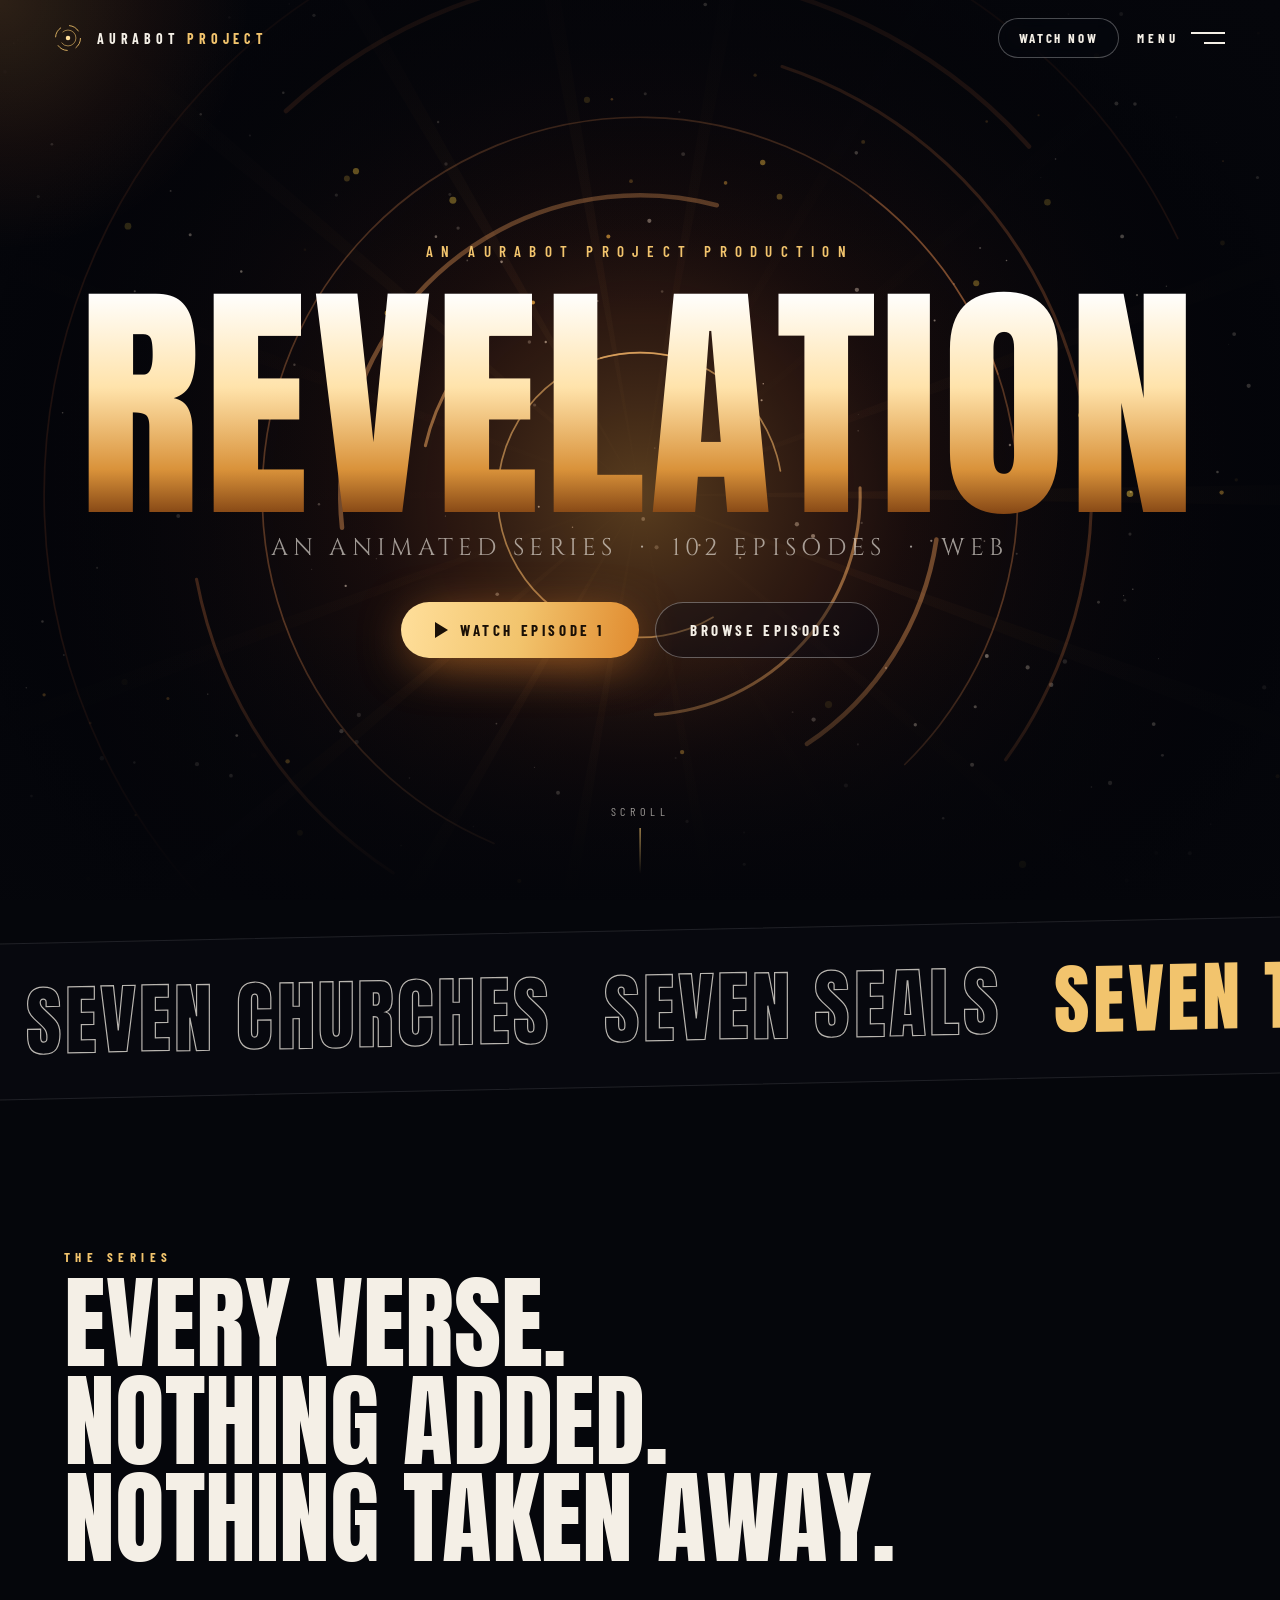
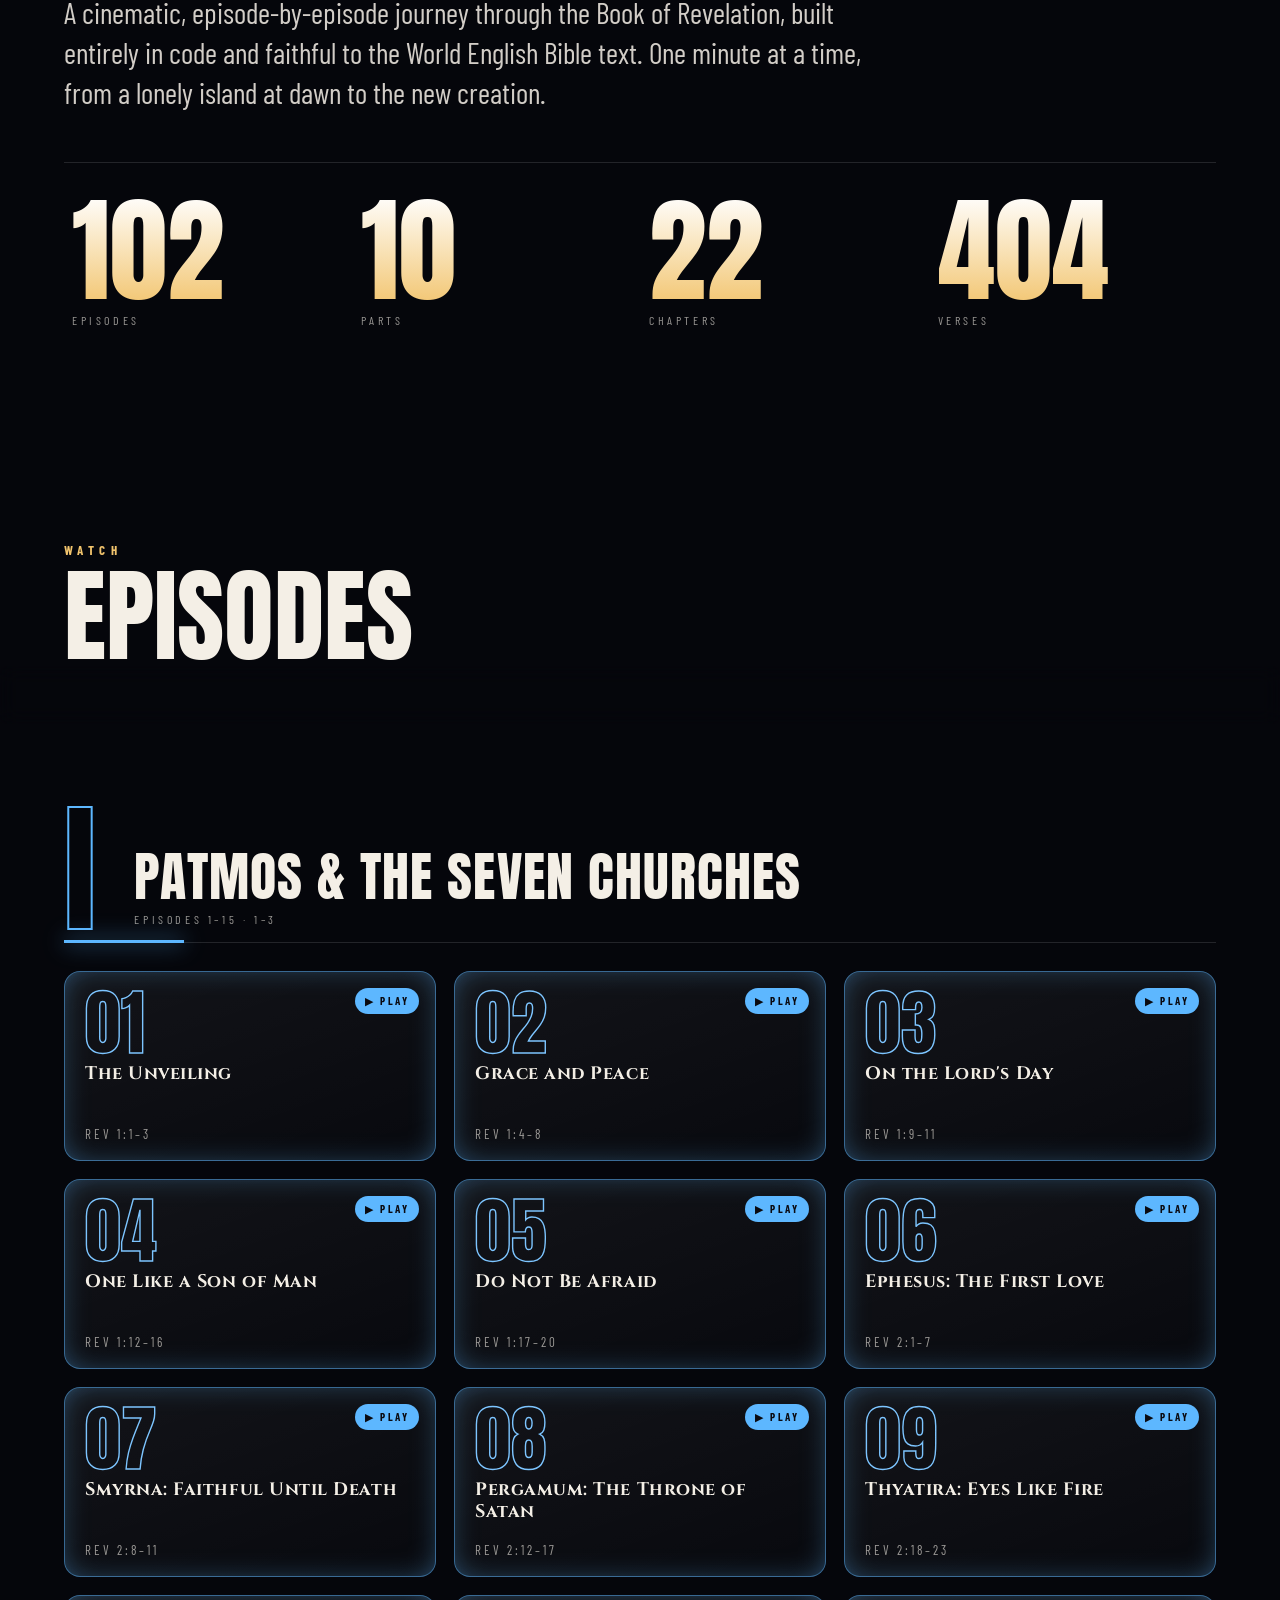
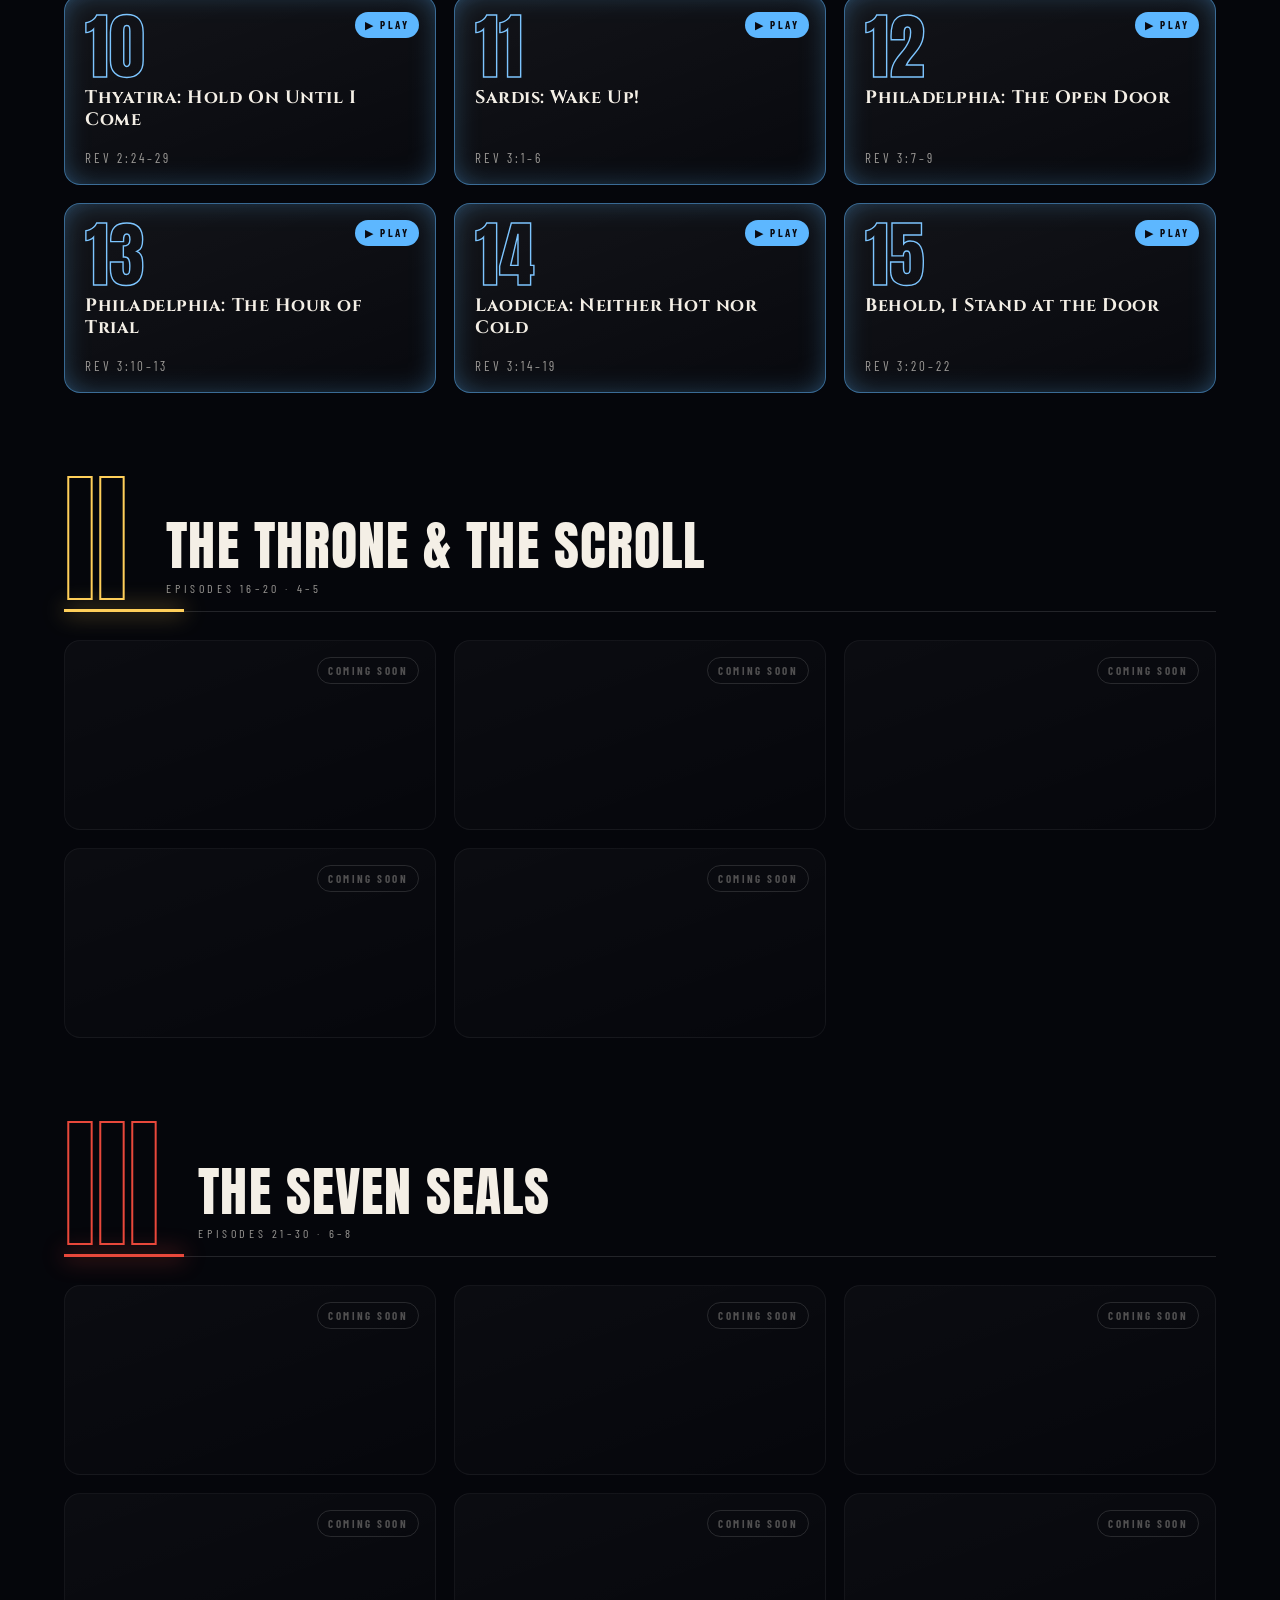
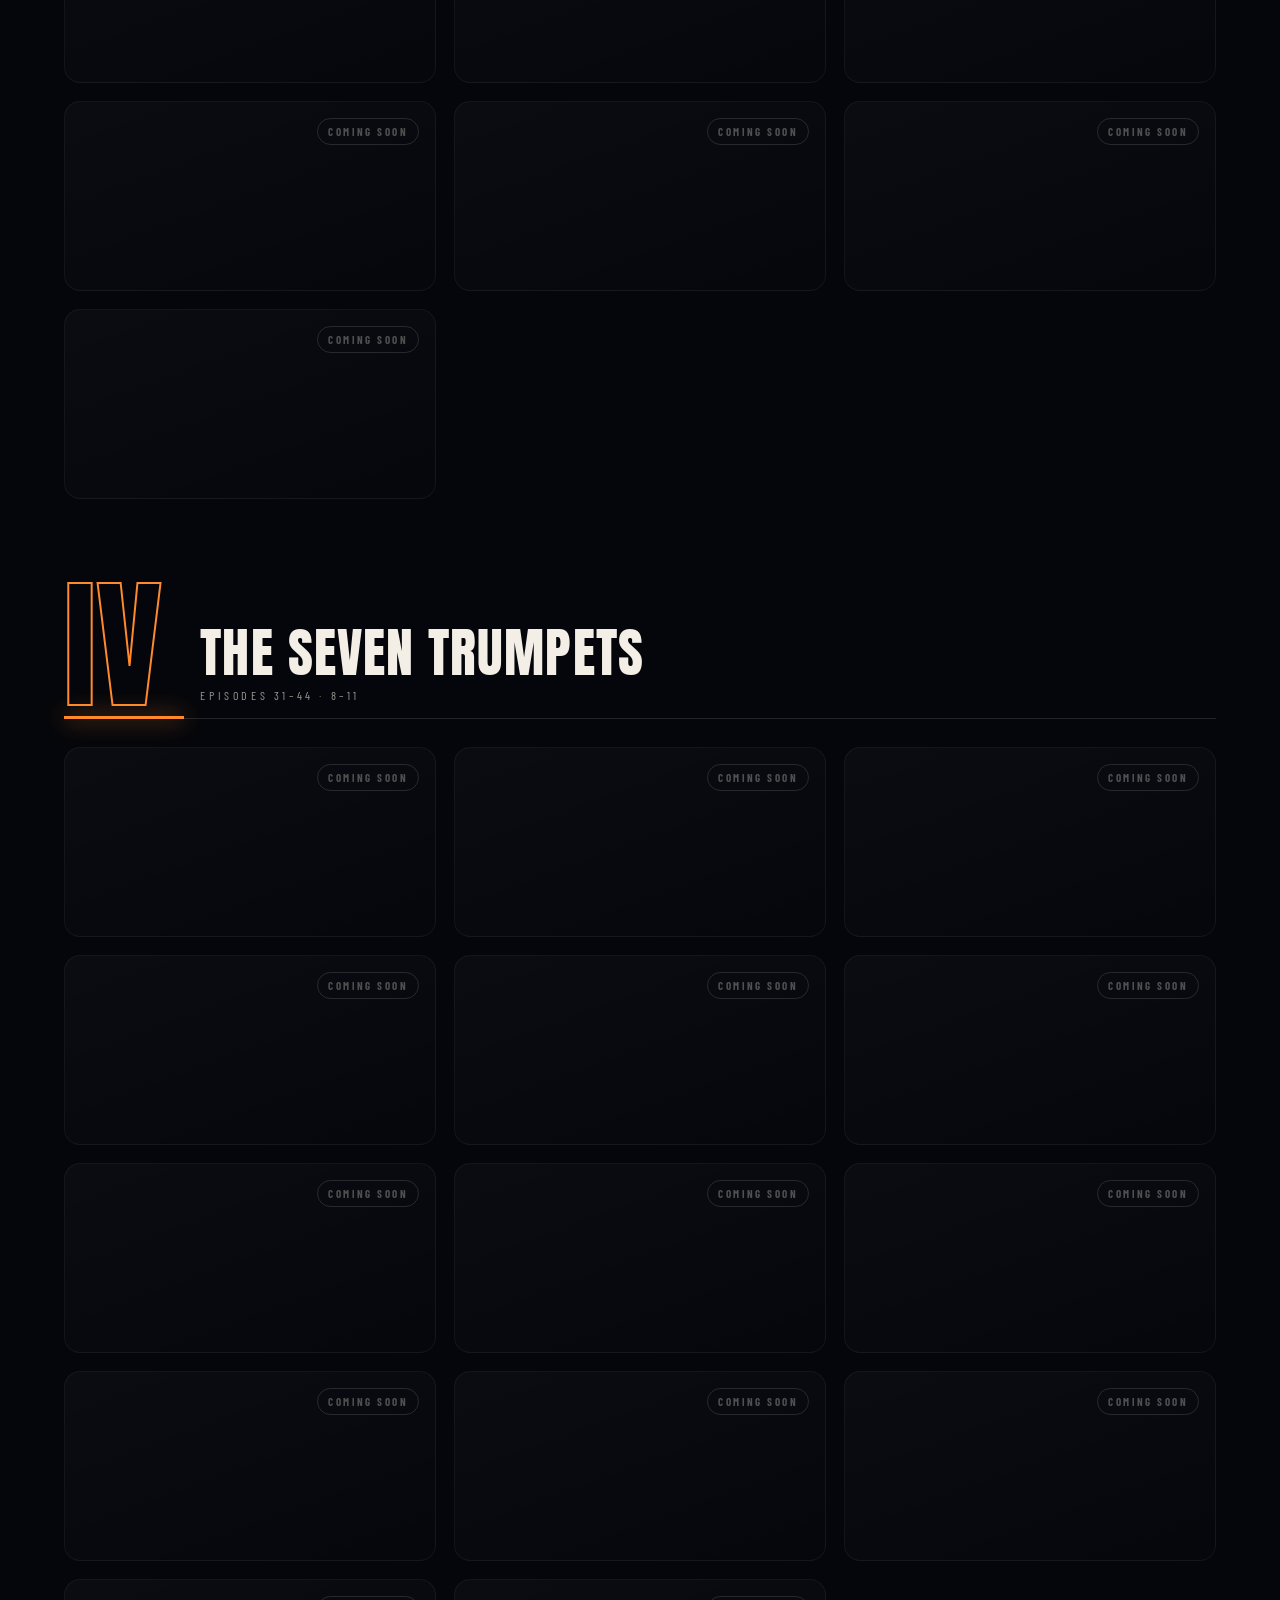
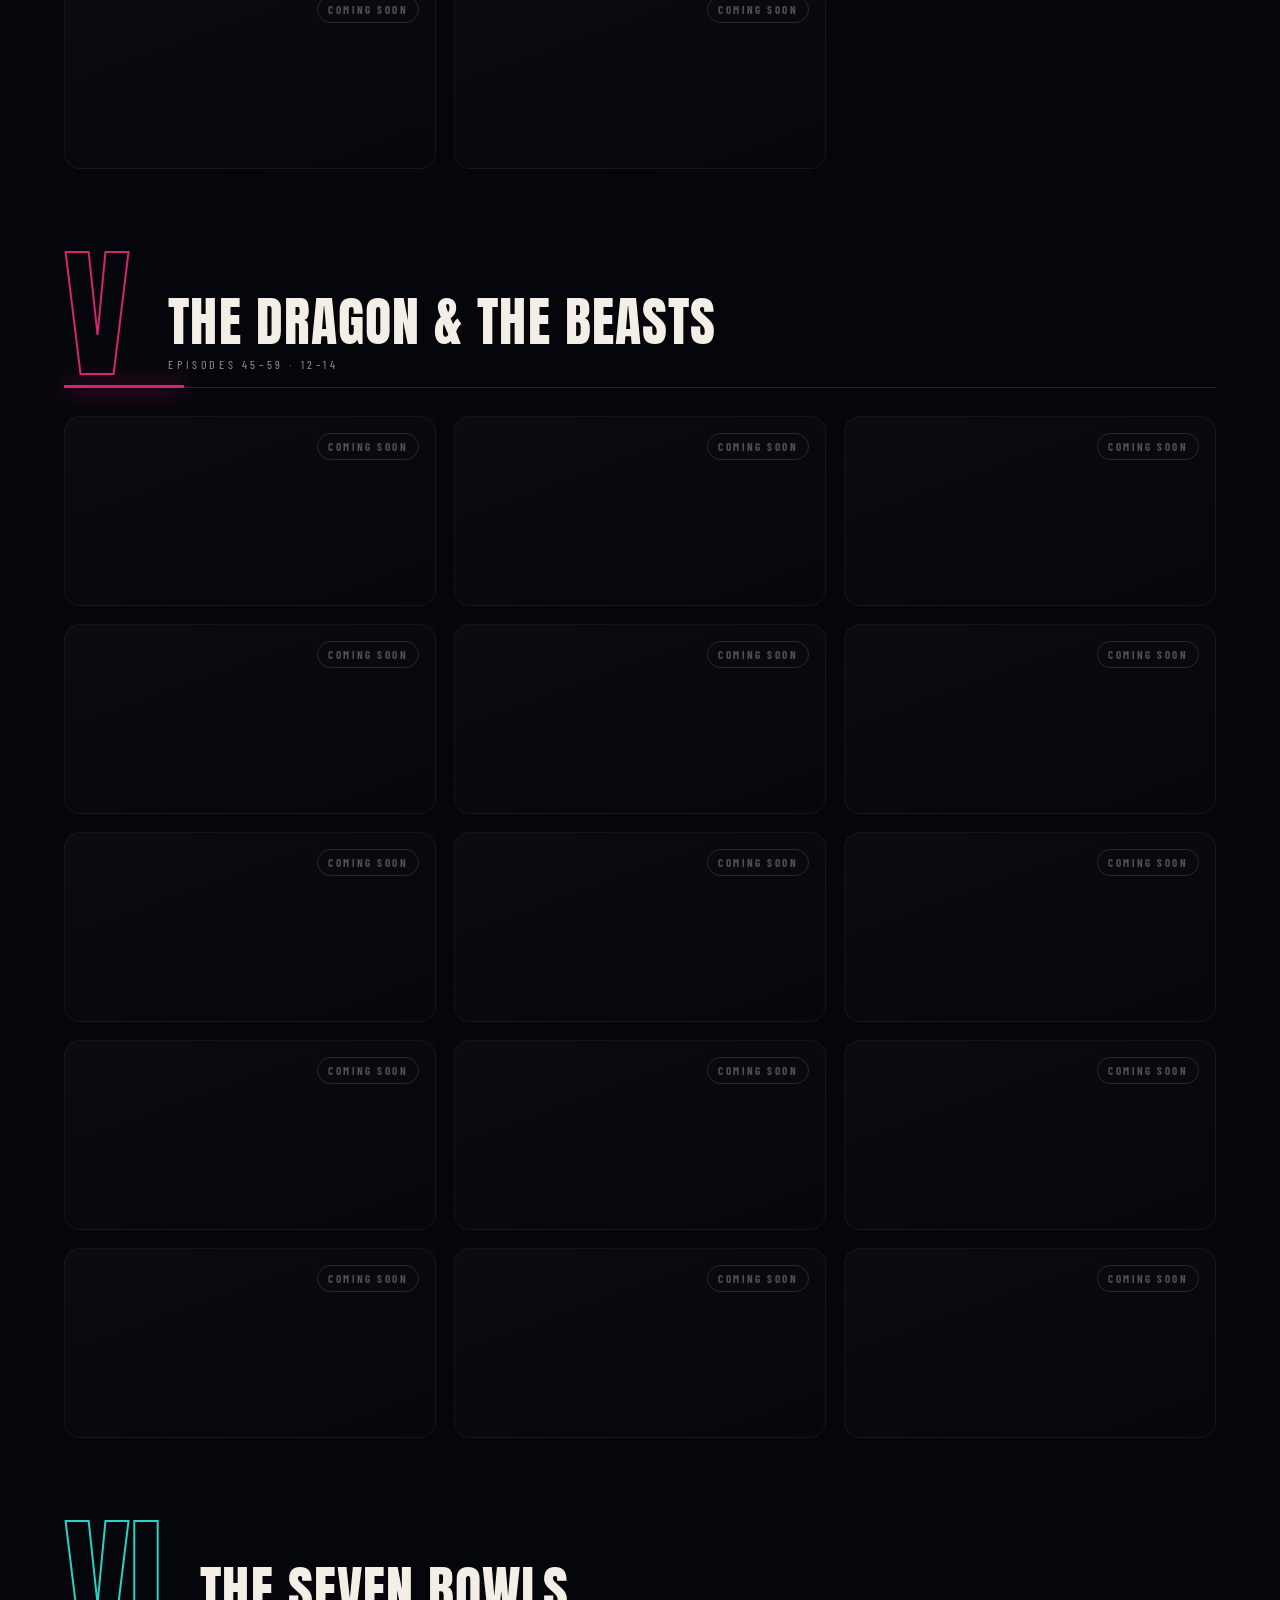
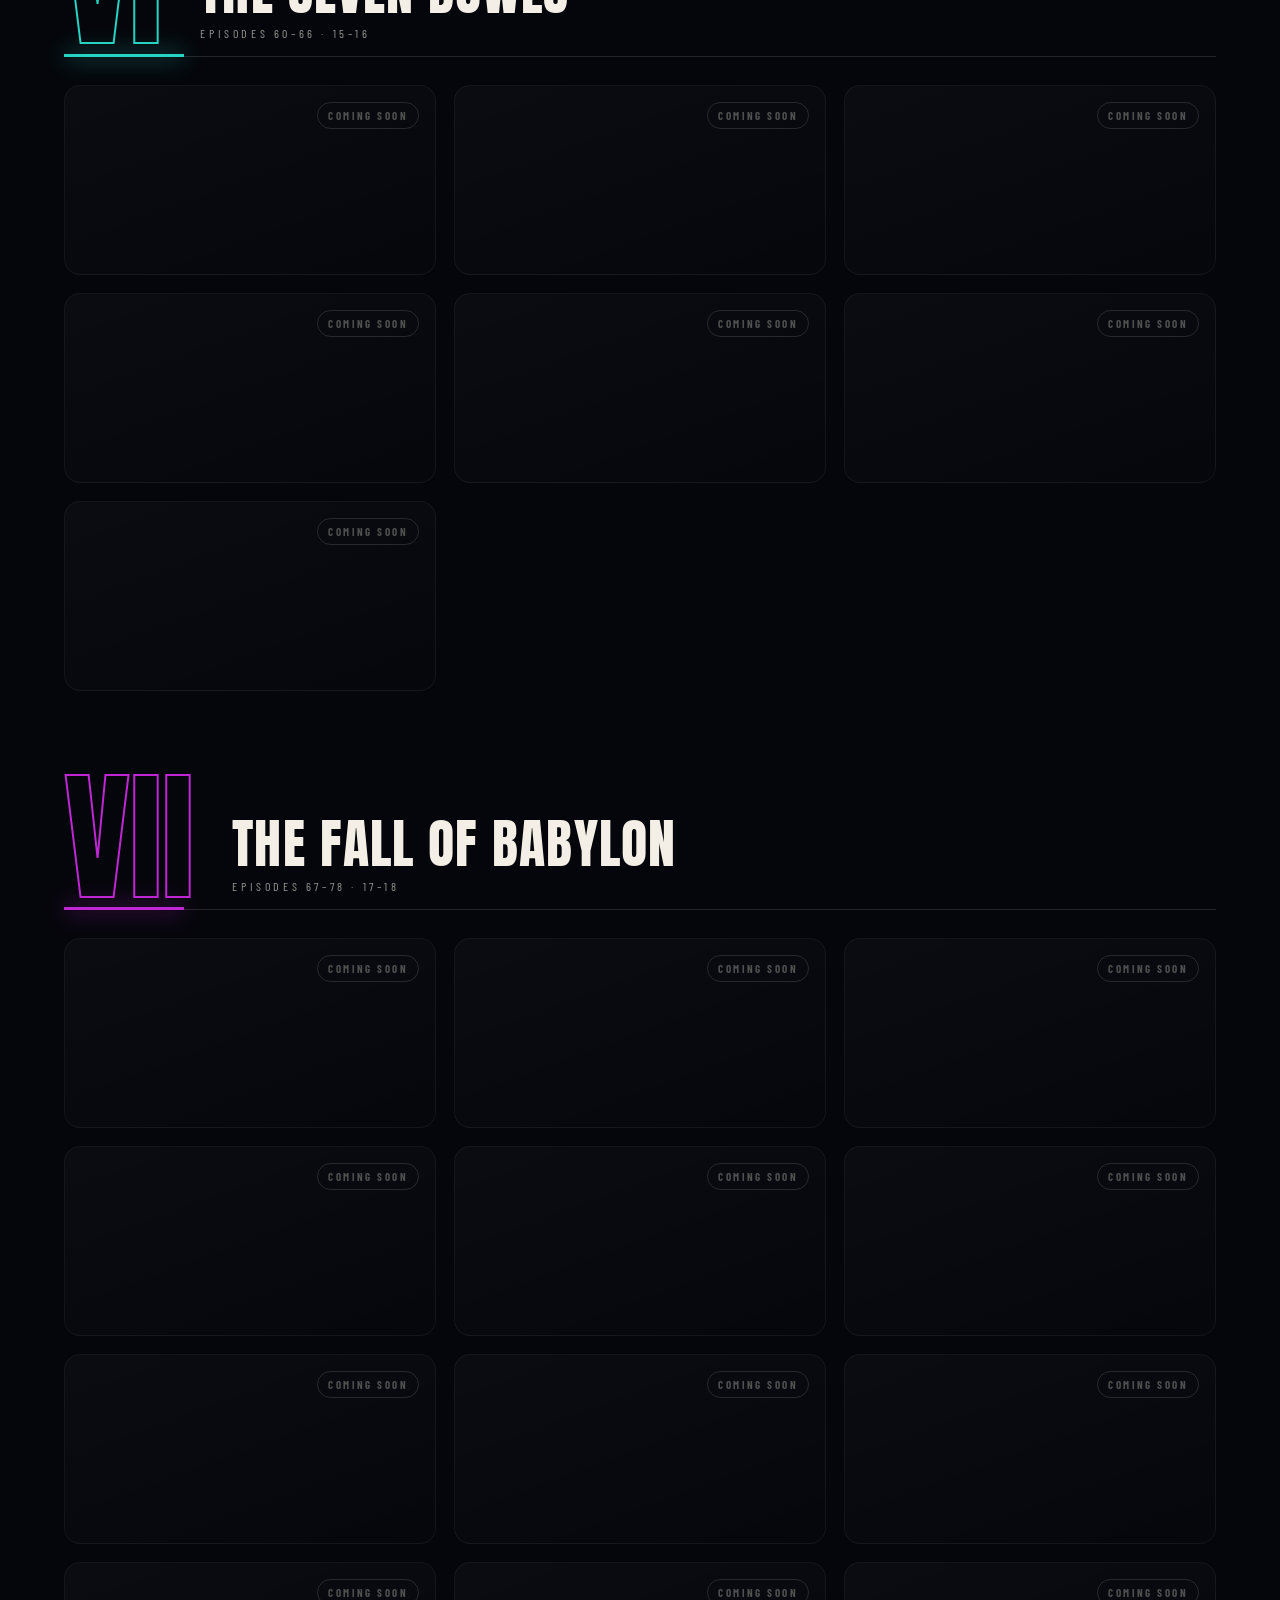
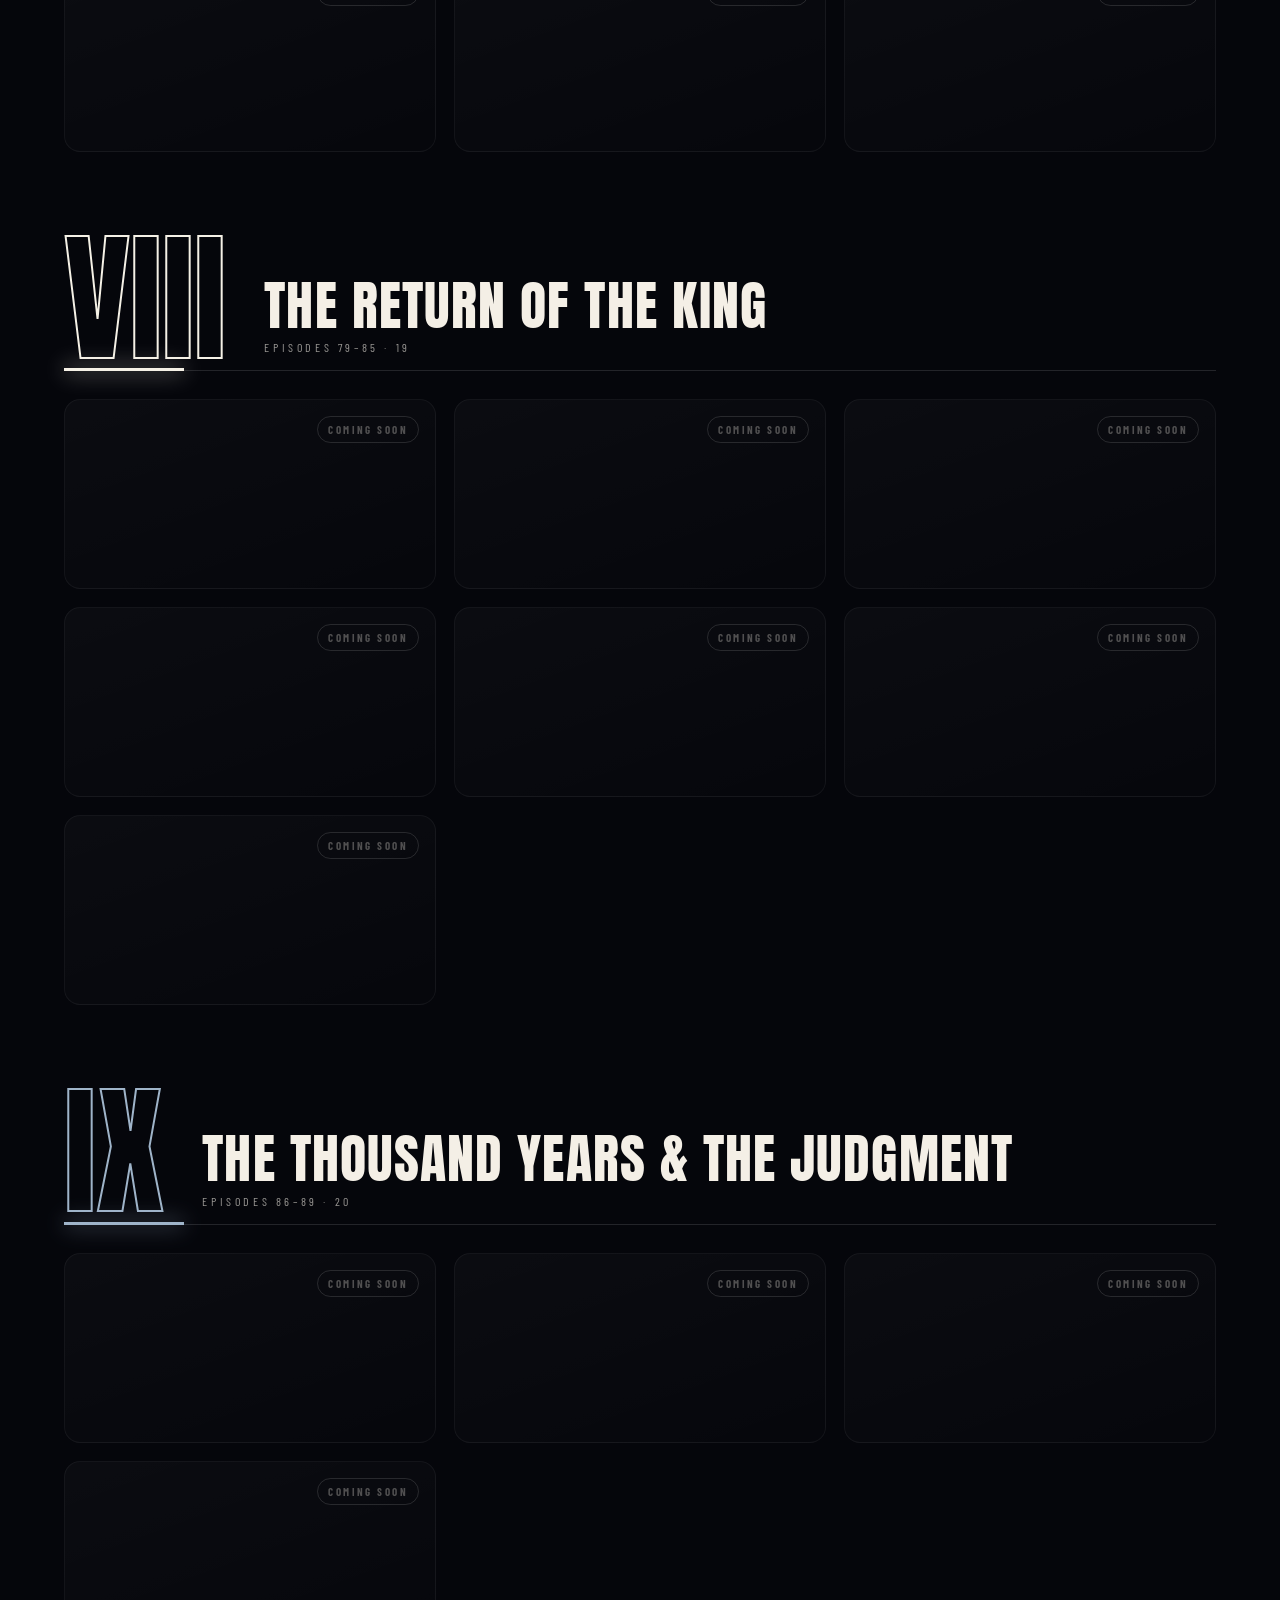
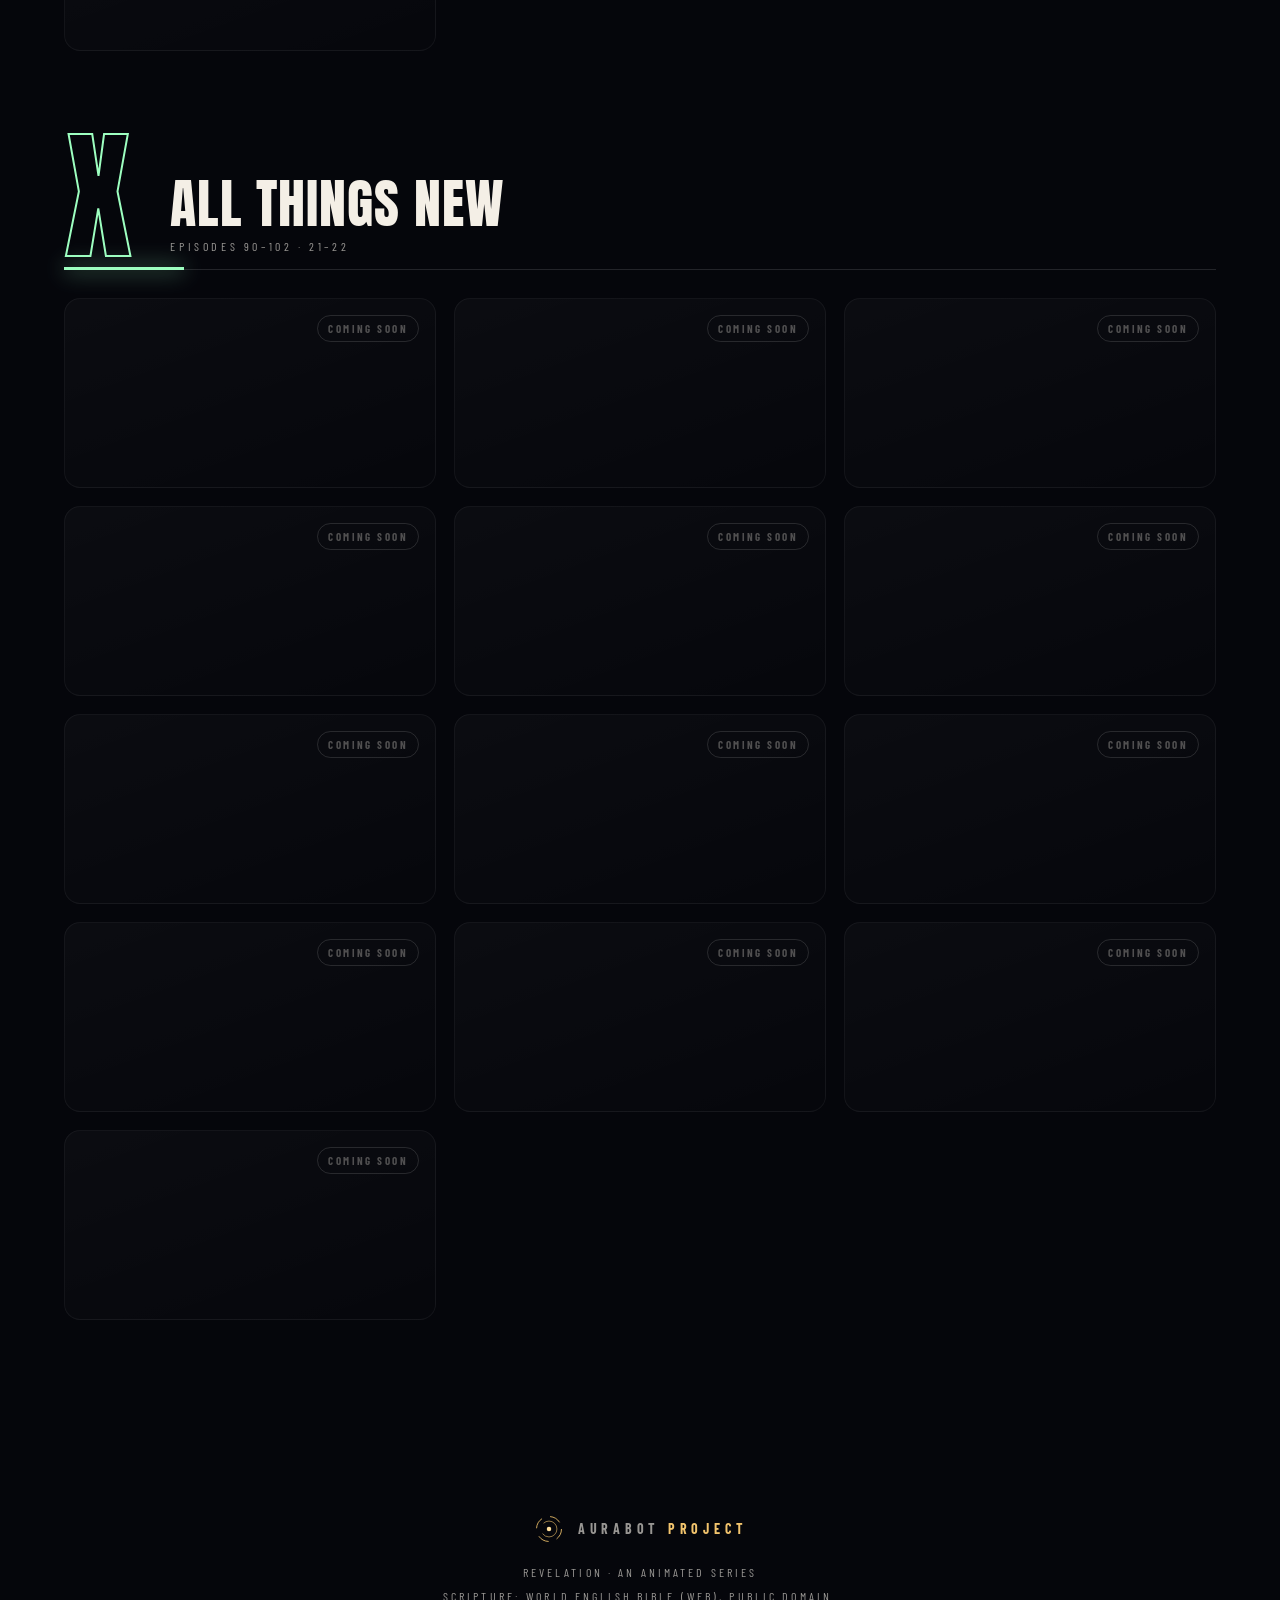
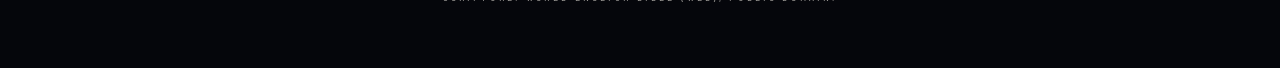
==== commit 72b0eae3: "Add files via upload" ====
--- a/index.html
+++ b/index.html
@@ -98,6 +98,15 @@
         <div class="time" id="pTime">0:00 / 1:00</div>
         <div class="grow"></div>
         <button class="ib" id="bCC" aria-label="Subtitles"><svg viewBox="0 0 24 24"><path d="M19 4H5a2 2 0 0 0-2 2v12a2 2 0 0 0 2 2h14a2 2 0 0 0 2-2V6a2 2 0 0 0-2-2zm-8 7H9.5v-.5h-2v3h2V13H11v1a1 1 0 0 1-1 1H7a1 1 0 0 1-1-1v-4a1 1 0 0 1 1-1h3a1 1 0 0 1 1 1zm7 0h-1.5v-.5h-2v3h2V13H18v1a1 1 0 0 1-1 1h-3a1 1 0 0 1-1-1v-4a1 1 0 0 1 1-1h3a1 1 0 0 1 1 1z"/></svg></button>
+        <div class="mixwrap">
+          <button class="ib" id="bMix" aria-label="Sound mix: music and voice levels" aria-expanded="false"><svg viewBox="0 0 24 24"><path d="M4 17v2h6v-2H4zm0-12v2h8V5H4zm8 16v-2h8v-2h-8v-2h-2v6h2zM6 9v2H4v2h2v2h2V9H6zm14 4v-2H10v2h10zm-6-4h2V7h4V5h-4V3h-2v6z"/></svg></button>
+          <div class="mix" id="mixPanel" role="group" aria-label="Sound mix" hidden>
+            <div class="mix-t">Sound mix</div>
+            <label class="mix-r"><span>Music &amp; effects</span><input type="range" id="mixMusic" min="0" max="100" step="1" aria-label="Music and sound effects volume"><output id="mixMusicV">100</output></label>
+            <label class="mix-r"><span>Voice-over</span><input type="range" id="mixVoice" min="0" max="100" step="1" aria-label="Voice-over volume"><output id="mixVoiceV">100</output></label>
+            <button class="mix-reset" id="mixReset" type="button">Reset both</button>
+          </div>
+        </div>
         <button class="ib" id="bMute" aria-label="Sound"><svg viewBox="0 0 24 24"><path d="M3 9v6h4l5 5V4L7 9H3zm13.5 3A4.5 4.5 0 0 0 14 8v8a4.5 4.5 0 0 0 2.5-4zM14 3.2v2.1a7 7 0 0 1 0 13.4v2.1a9 9 0 0 0 0-17.6z"/></svg></button>
         <button class="qual" id="bQual">Auto</button>
         <button class="ib" id="bFull" aria-label="Fullscreen"><svg viewBox="0 0 24 24"><path d="M7 14H5v5h5v-2H7v-3zm-2-4h2V7h3V5H5v5zm12 7h-3v2h5v-5h-2v3zM14 5v2h3v3h2V5h-5z"/></svg></button>
--- a/css/main.css
+++ b/css/main.css
@@ -235,3 +235,16 @@
 @media (max-width: 760px) and (orientation: portrait) { .portrait-tip { display: block !important; } }
 .portrait-tip { display: none; position: absolute; left: 0; right: 0; top: 18%; text-align: center; color: var(--dim); font-size: 13px; letter-spacing: .3em; text-transform: uppercase; pointer-events: none; }
 @media (prefers-reduced-motion: reduce) { * { animation-duration: .01ms !important; transition-duration: .01ms !important; } }
+
+/* ---- sound mix: separate levels for music & effects and for the voice-over ---- */
+.mixwrap { position: relative; display: inline-flex; }
+.mix { position: absolute; right: -6px; bottom: 58px; width: 262px; padding: 14px 16px 12px; border-radius: 14px; background: rgba(12, 10, 18, .94); border: 1px solid rgba(232, 192, 112, .35); box-shadow: 0 10px 34px rgba(0, 0, 0, .6); backdrop-filter: blur(6px); z-index: 20; }
+.mix[hidden] { display: none; }
+.mix-t { font-size: 11px; font-weight: 700; letter-spacing: .22em; text-transform: uppercase; color: #e8c070; margin-bottom: 10px; }
+.mix-r { display: grid; grid-template-columns: 1fr auto; gap: 4px 8px; align-items: center; margin-bottom: 12px; font-size: 13px; color: #f2eee4; }
+.mix-r input { grid-column: 1 / -1; width: 100%; margin: 0; height: 26px; accent-color: #e8c070; cursor: pointer; }
+.mix-r output { font-variant-numeric: tabular-nums; color: #e8c070; font-size: 12px; }
+.mix-reset { font-size: 11px; letter-spacing: .14em; text-transform: uppercase; color: rgba(255, 255, 255, .7); padding: 4px 0; }
+.mix-reset:hover { color: #fff; }
+.ib.on { background: rgba(232, 192, 112, .22); }
+@media (max-width: 640px) { .mix { right: -40px; width: 236px; } }
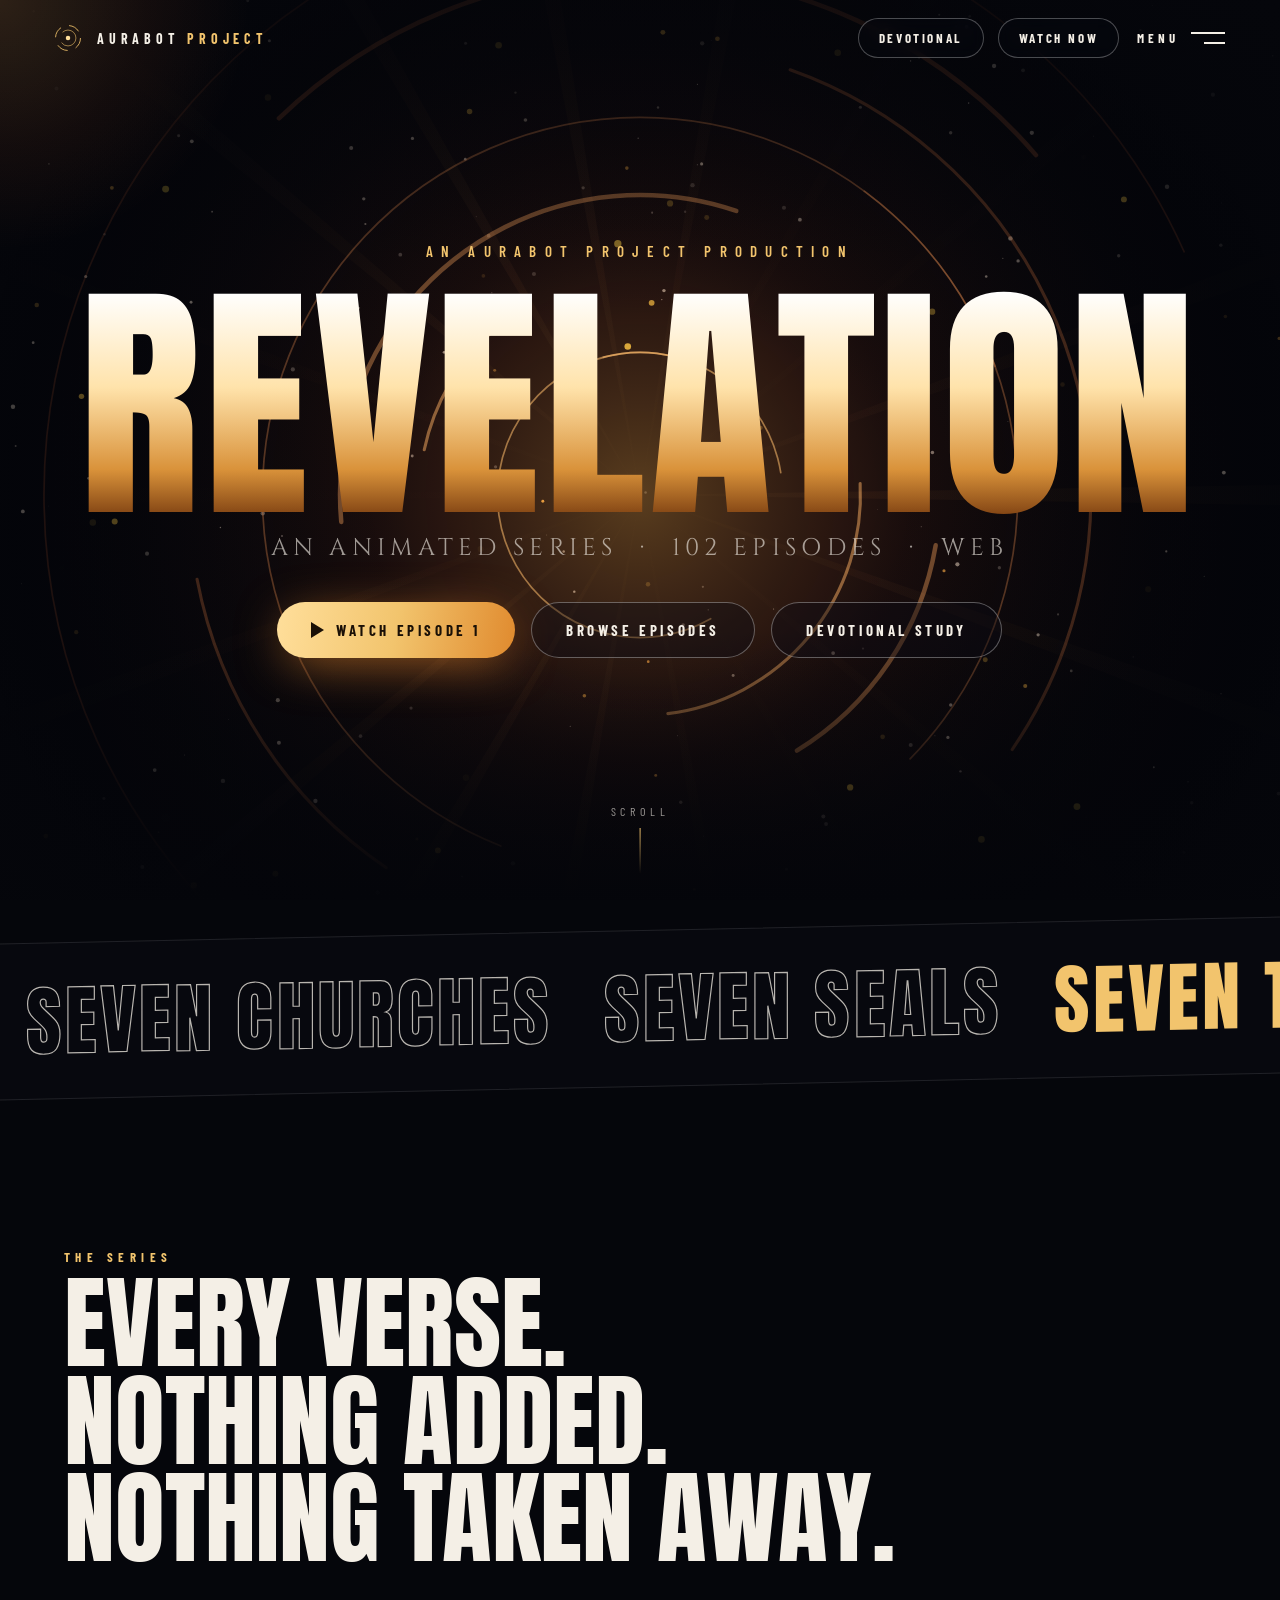
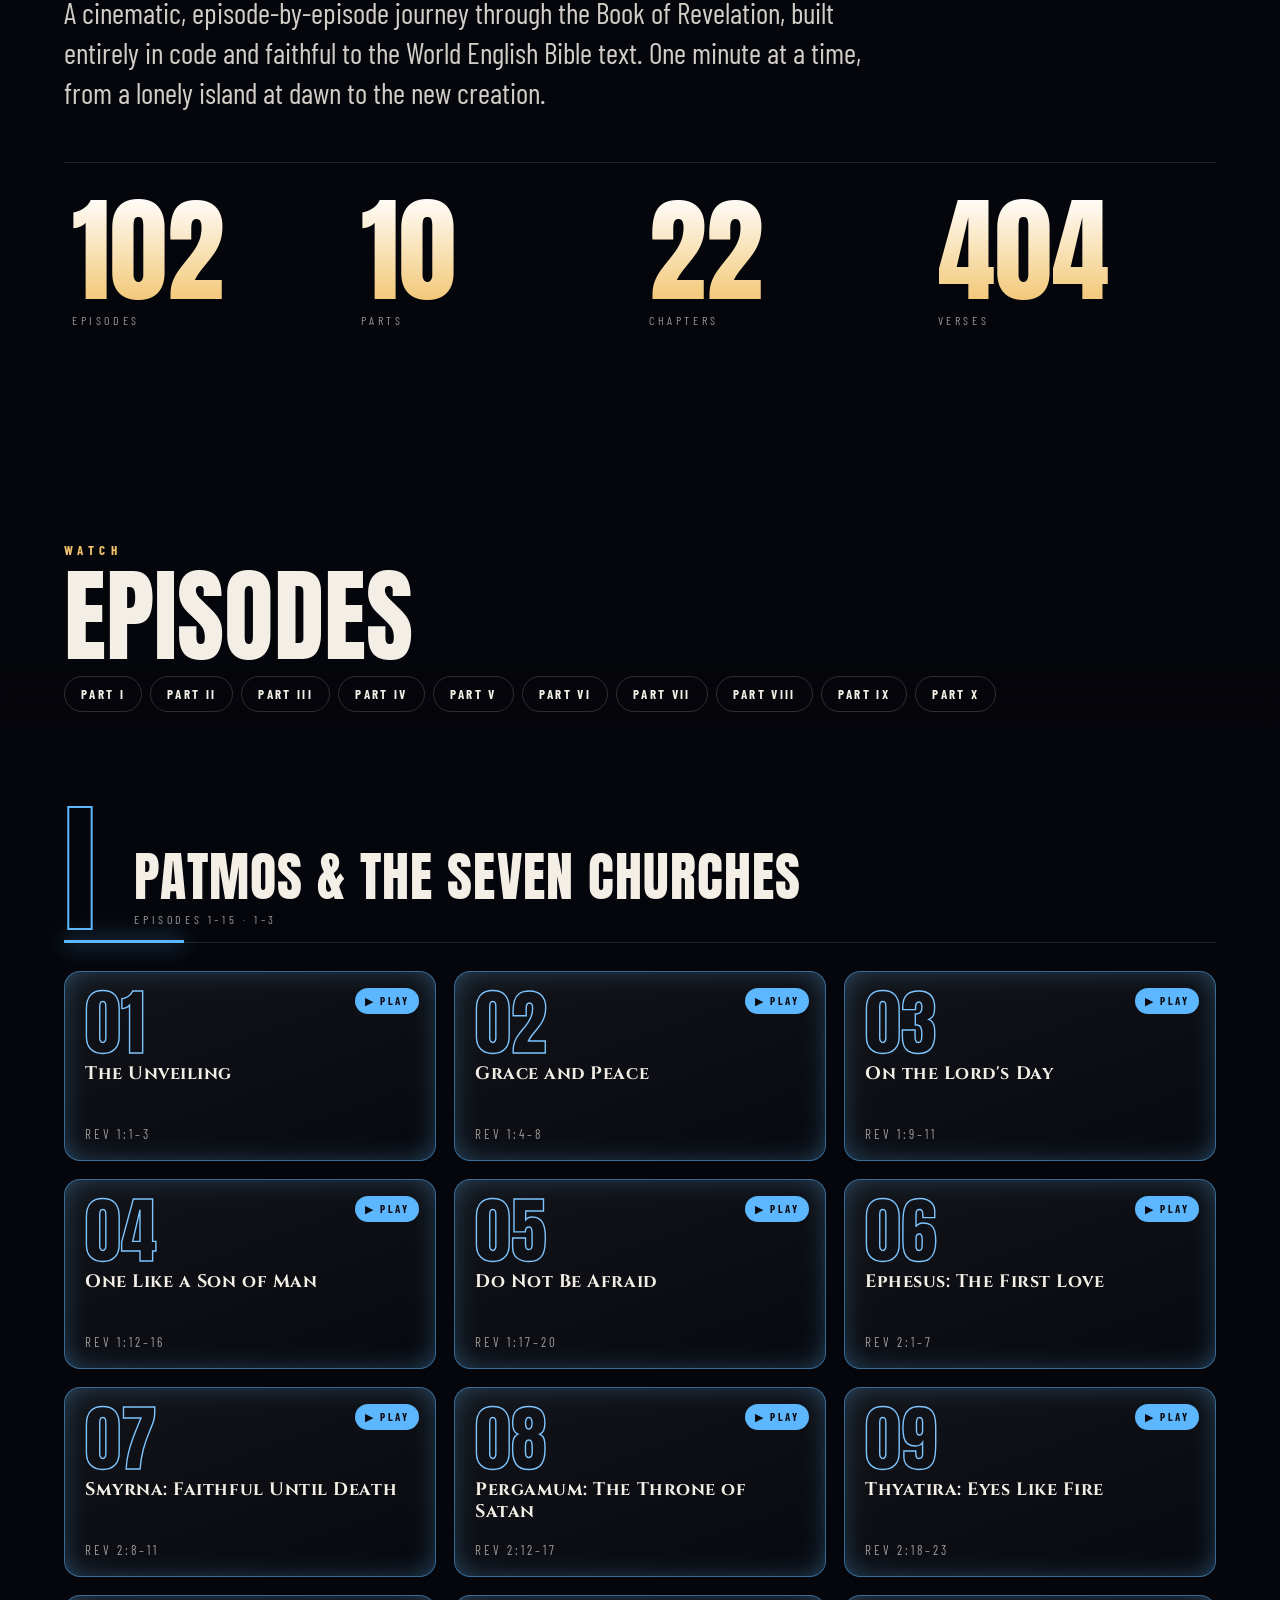
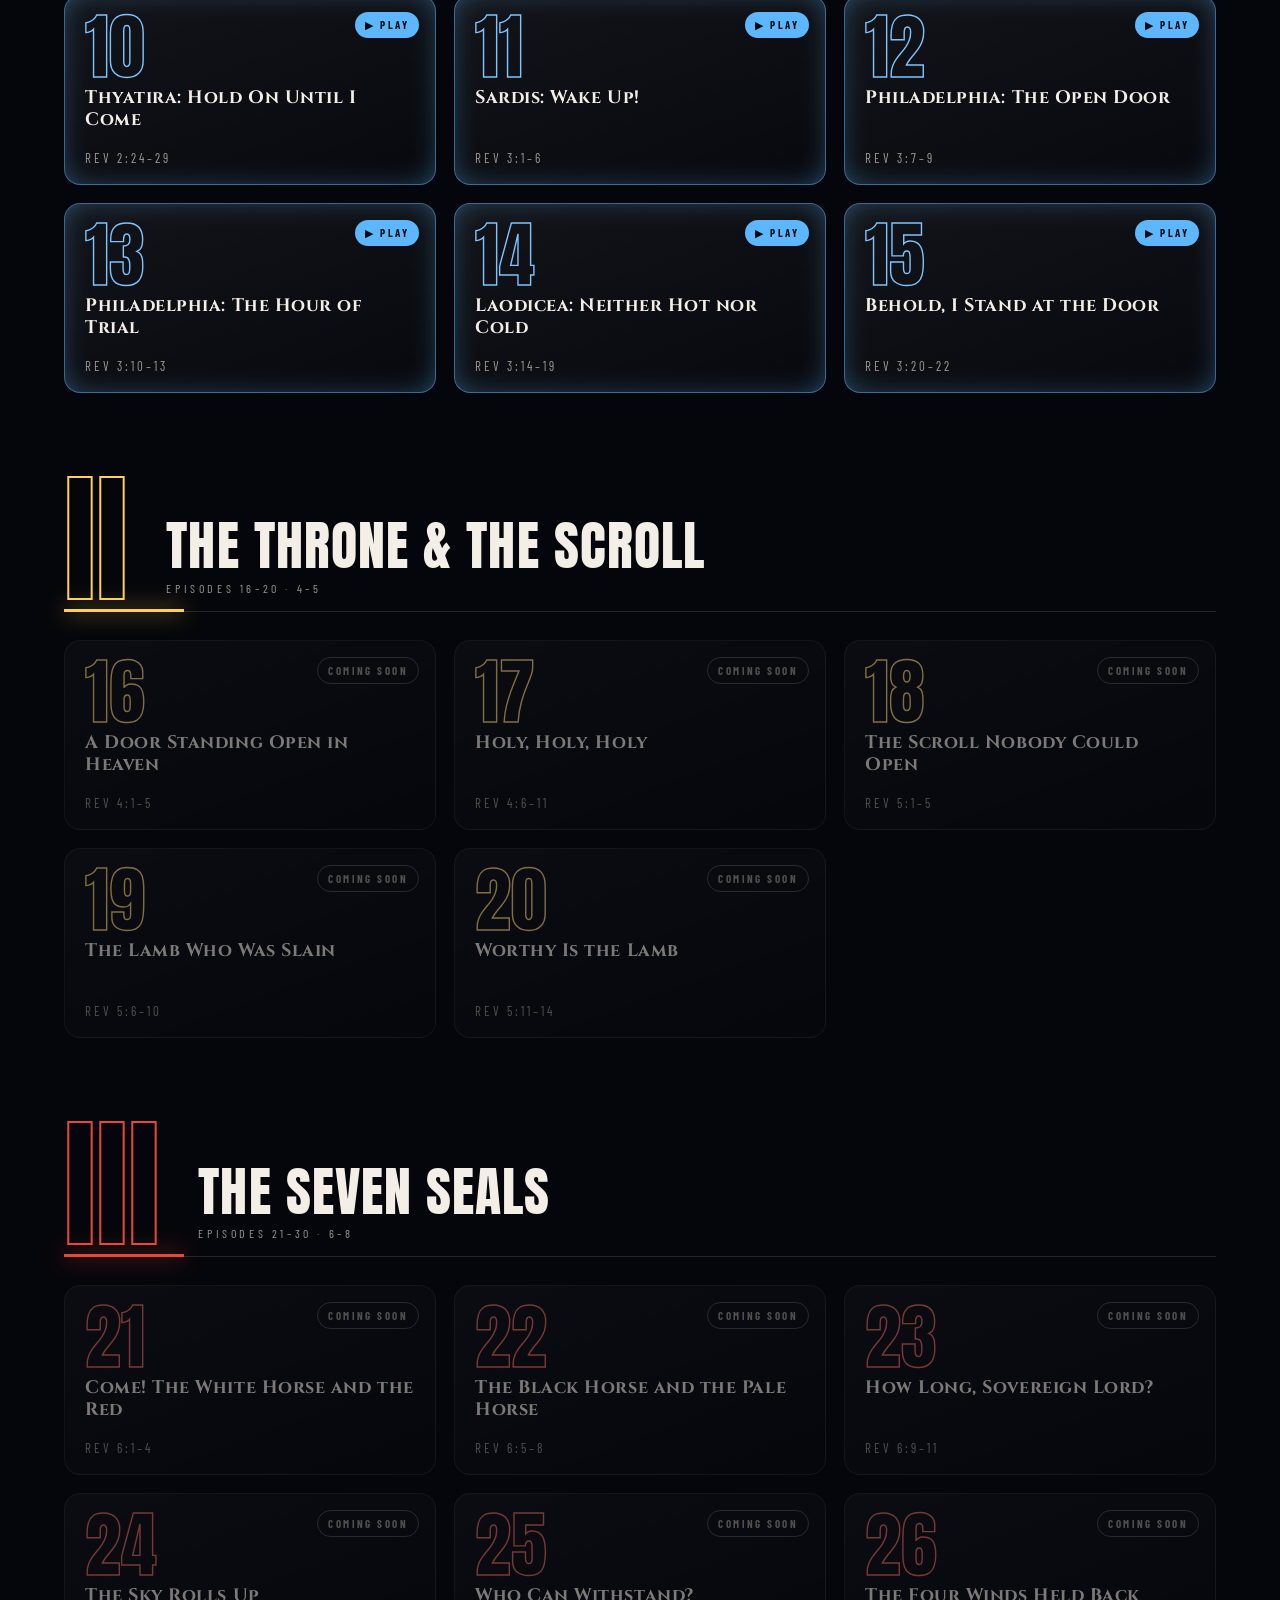
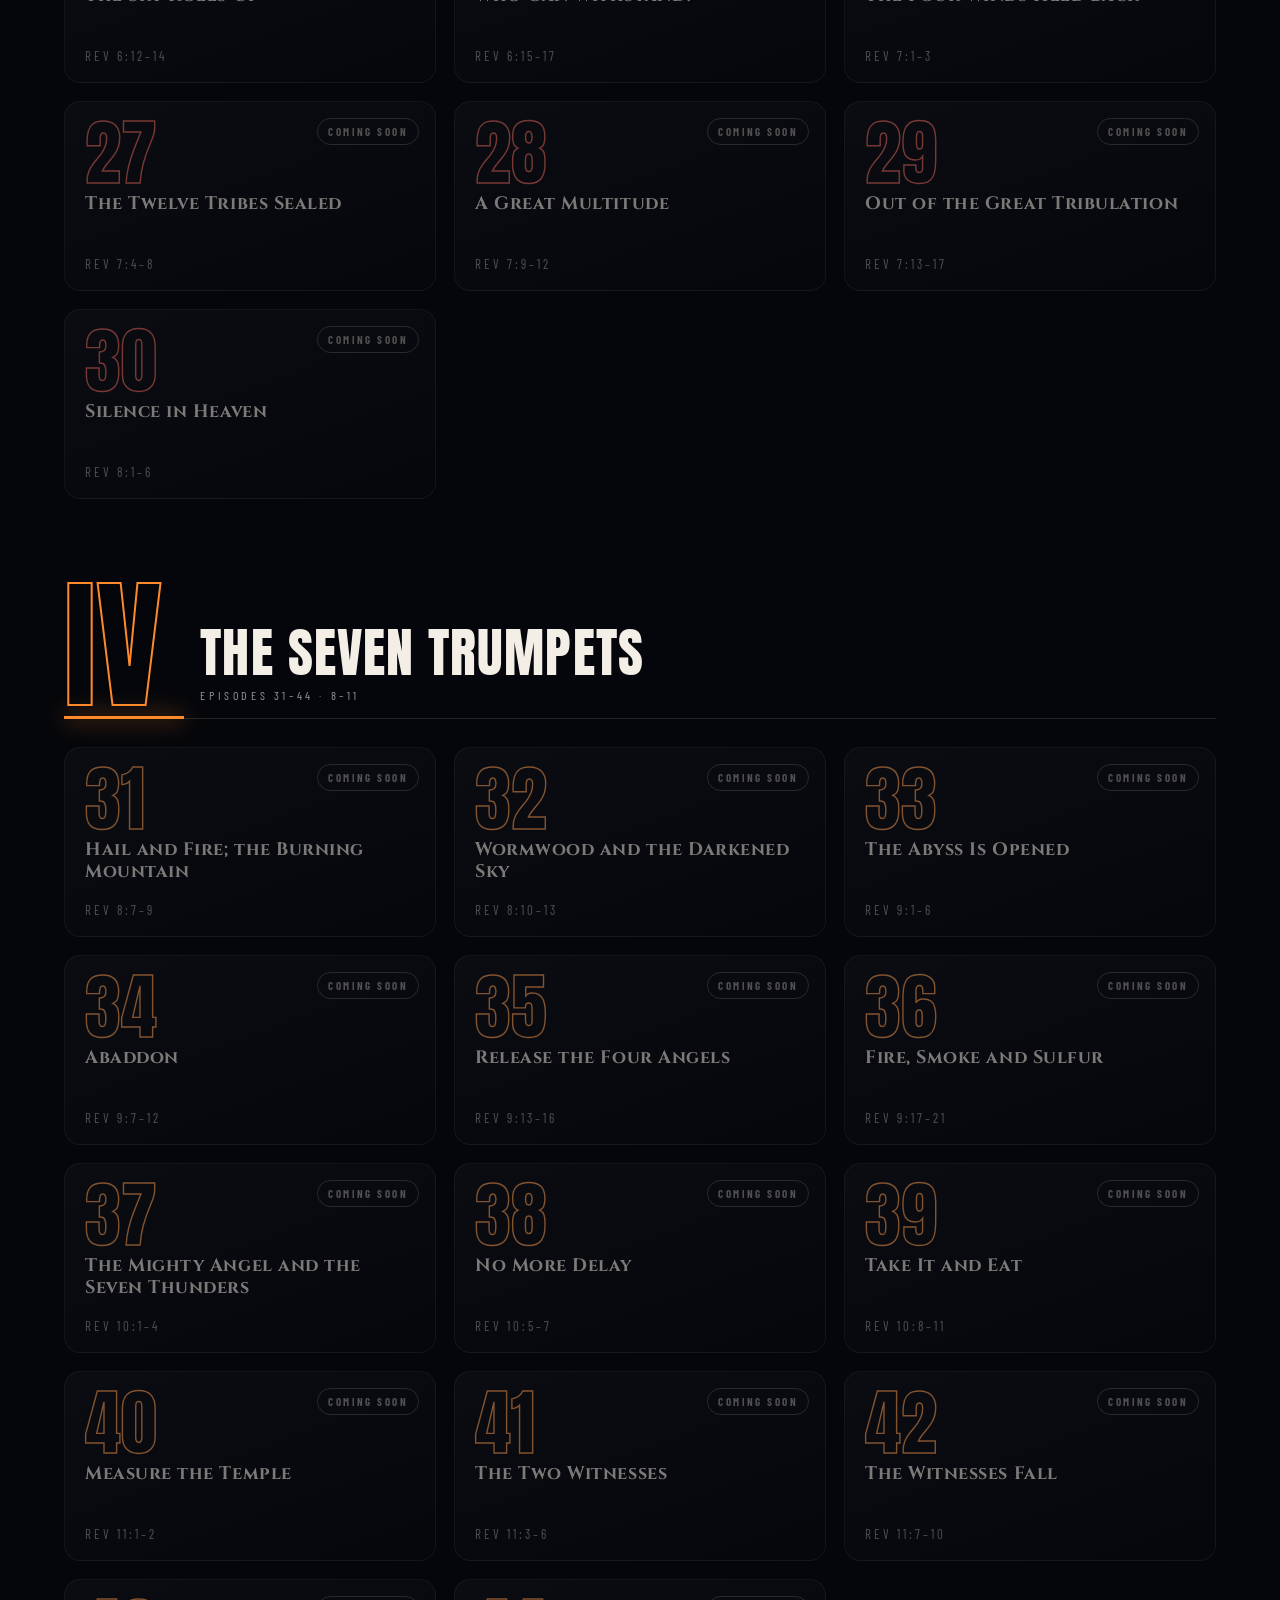
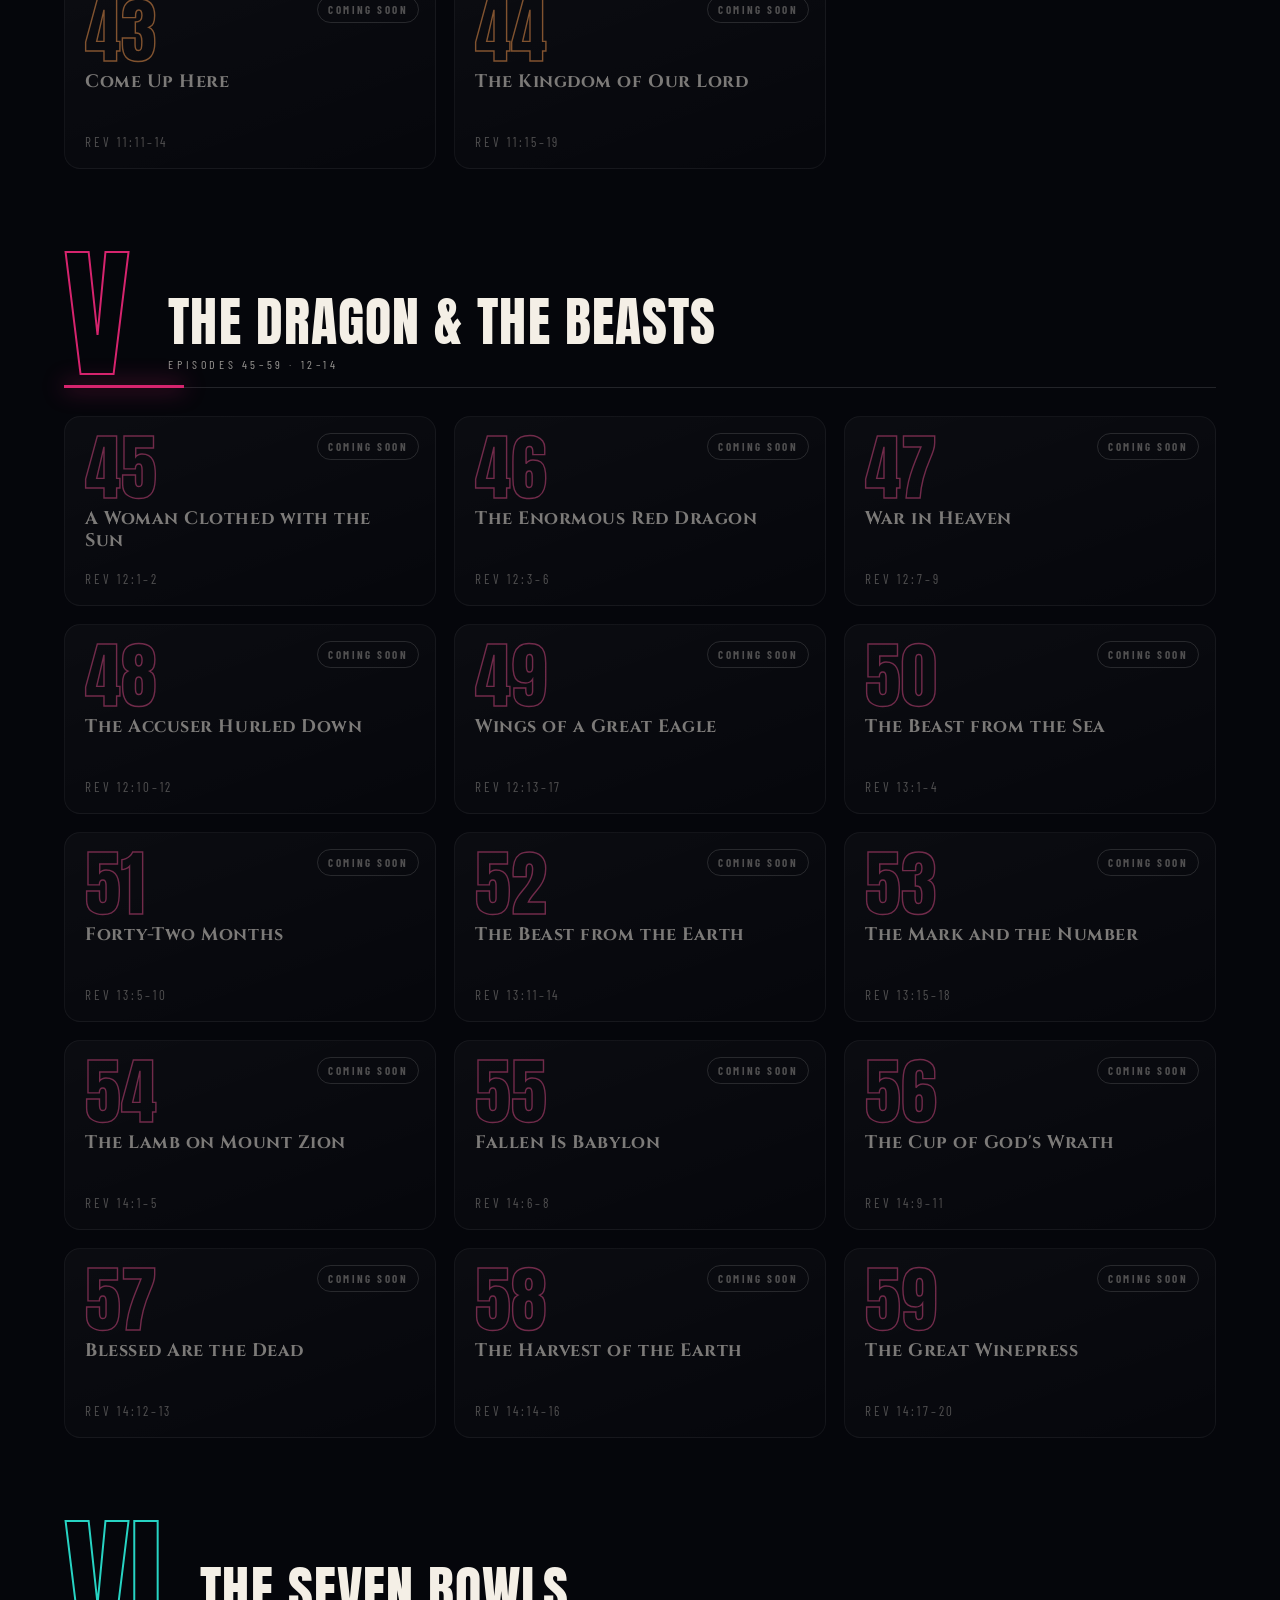
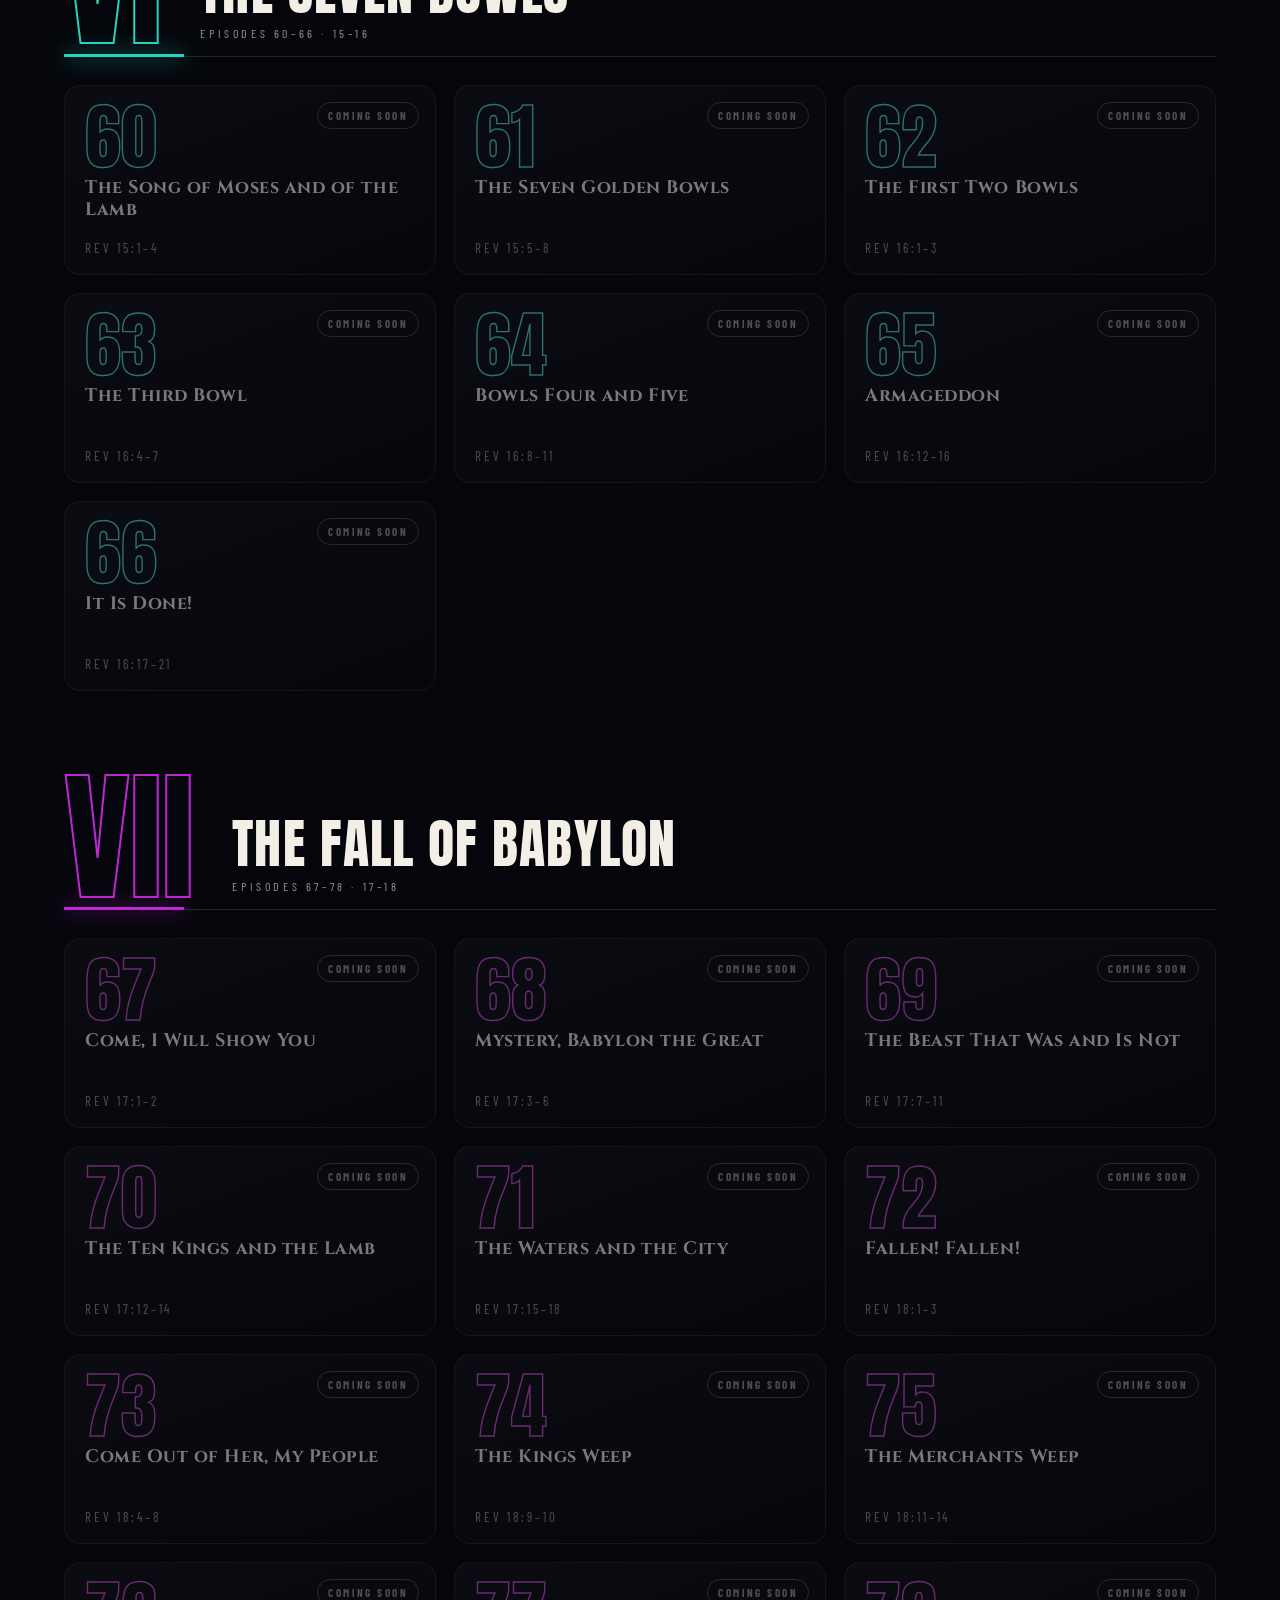
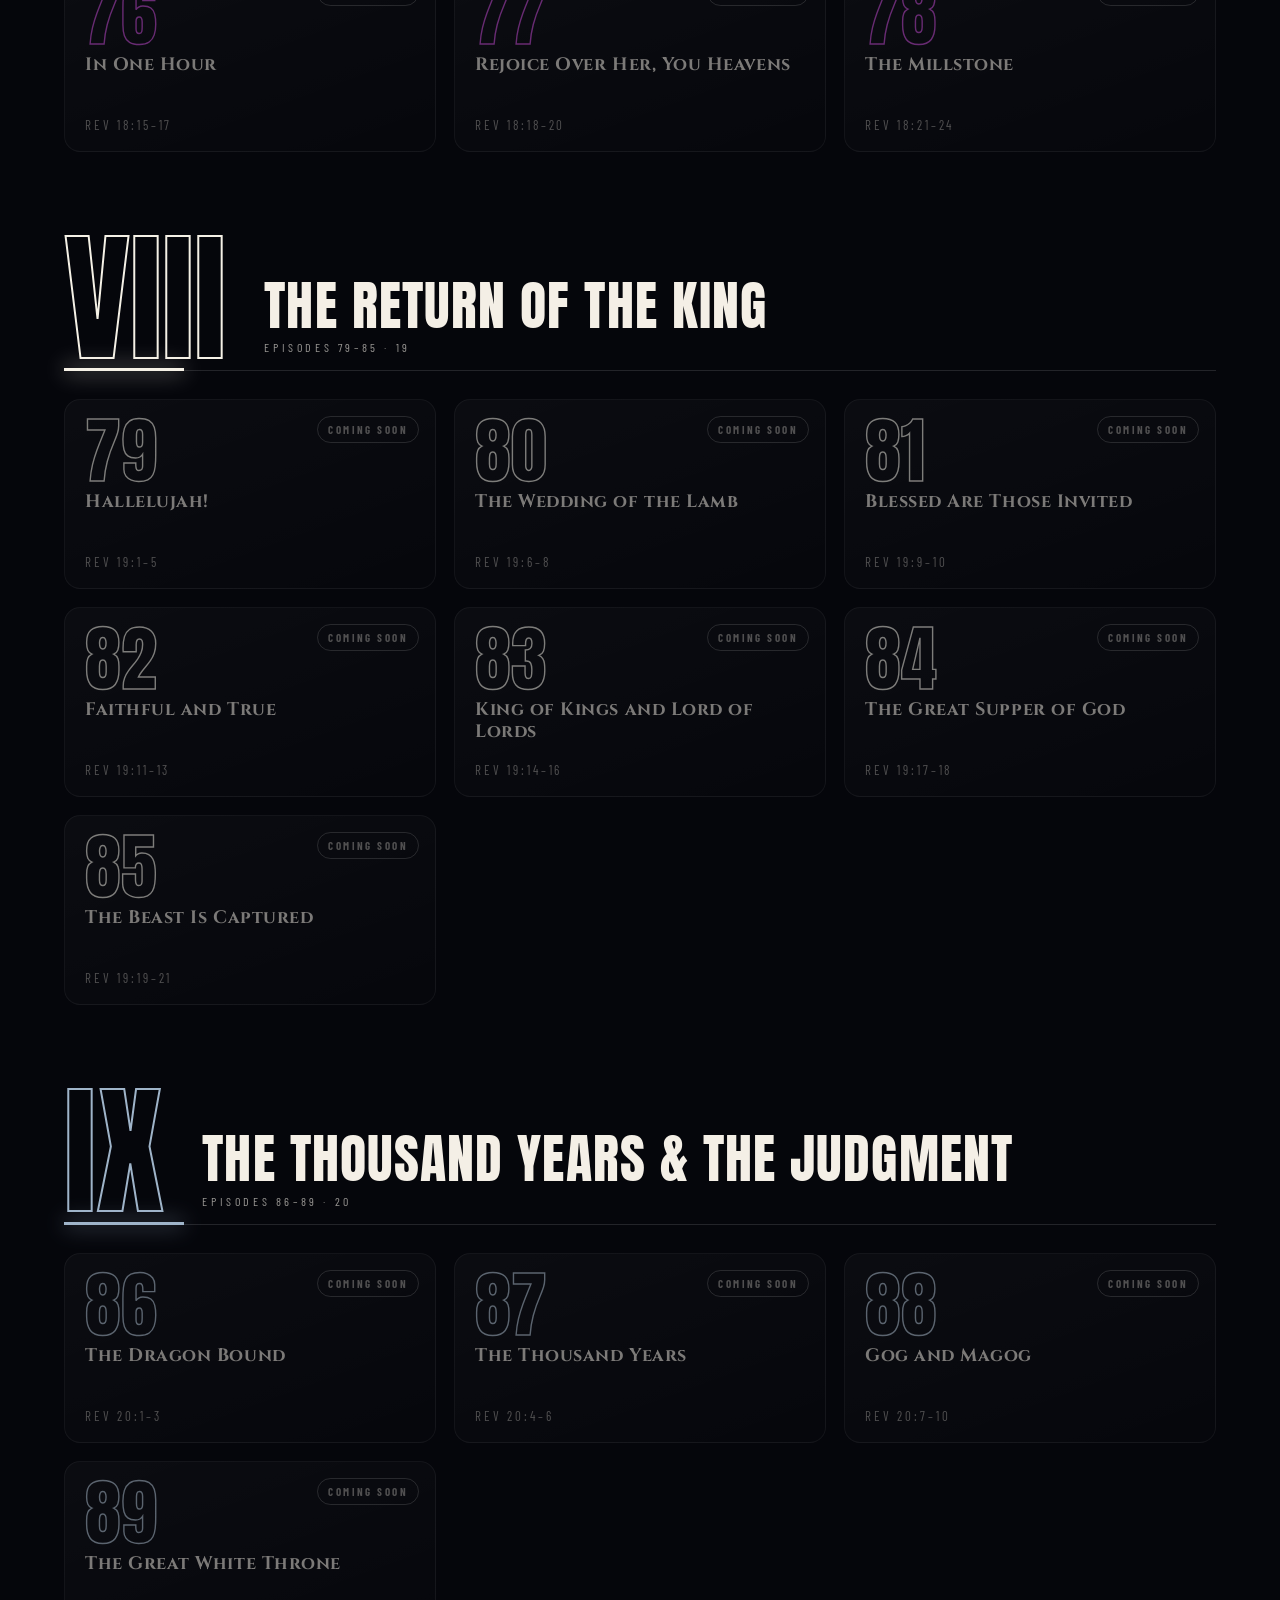
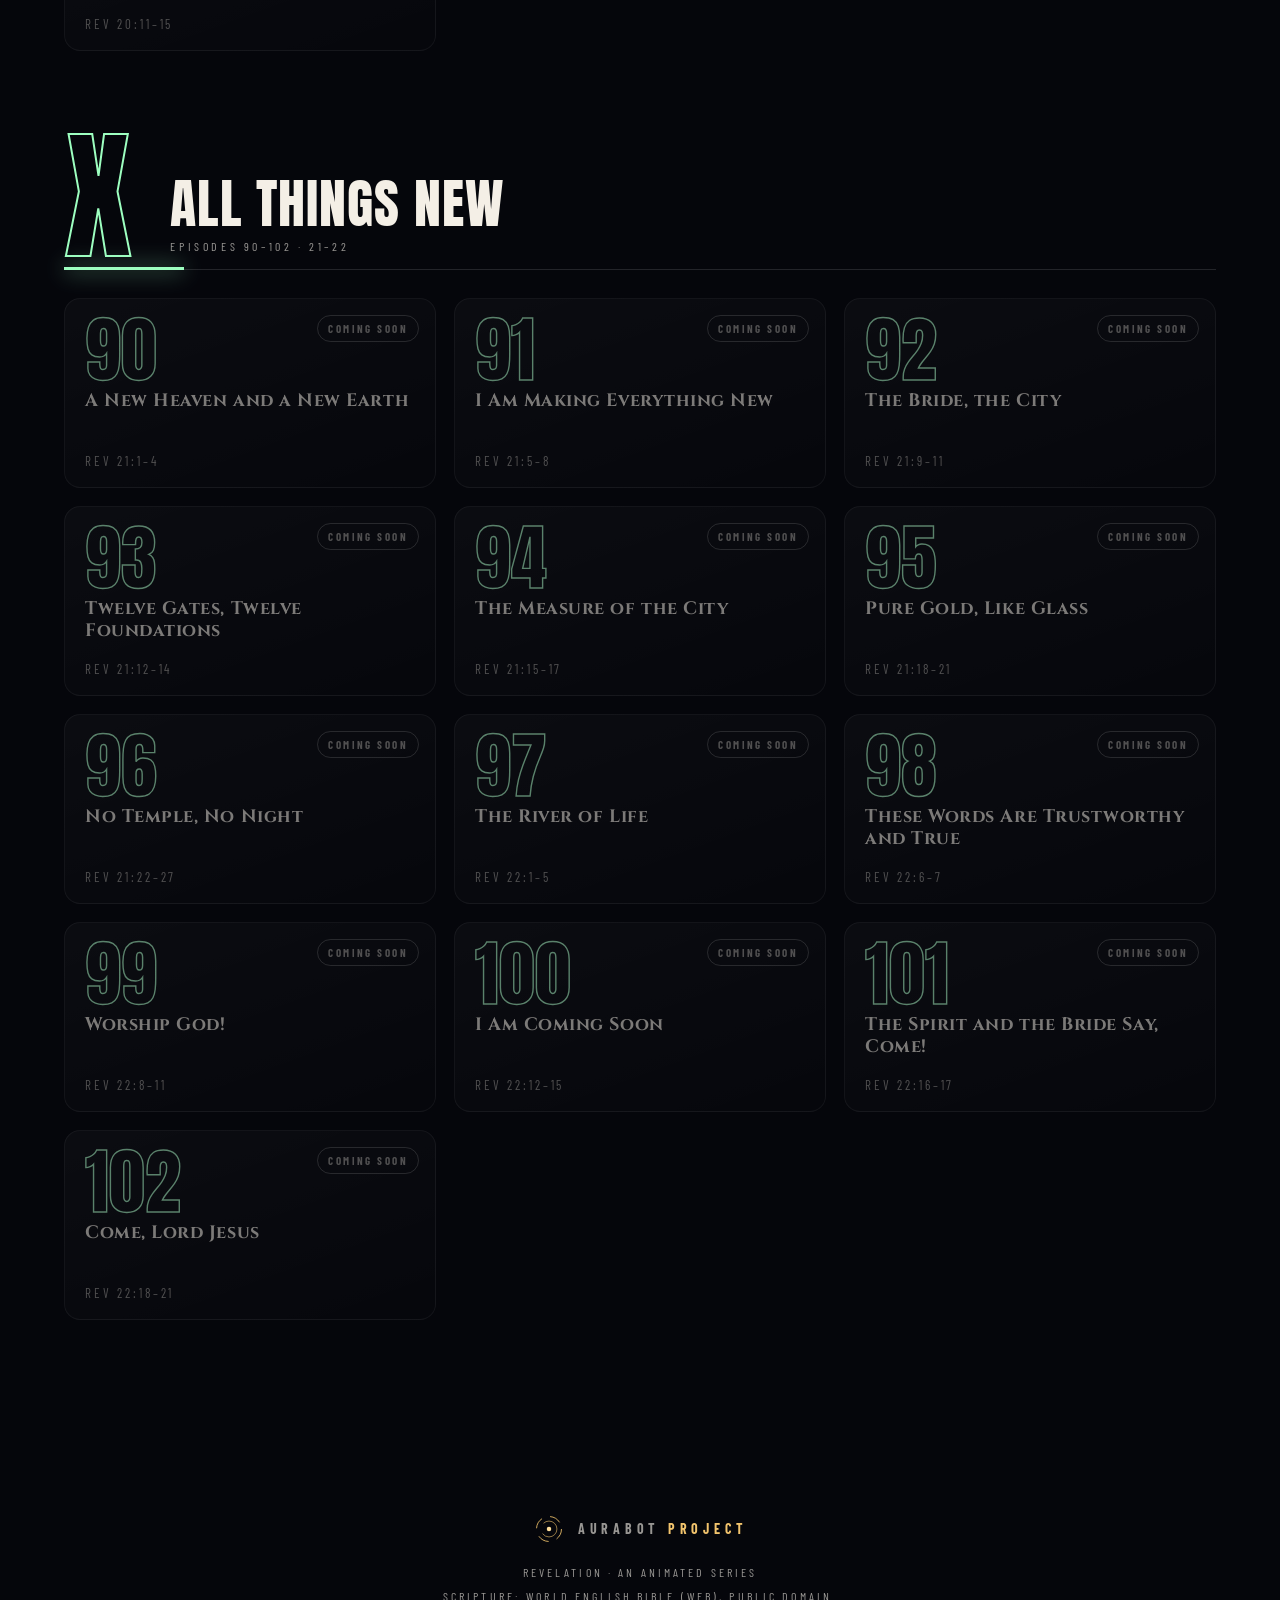
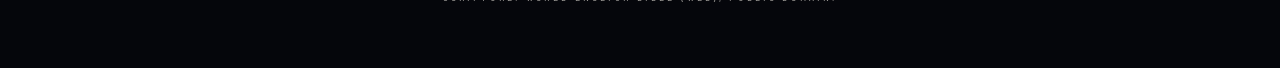
==== commit 876325f3: "Add files via upload" ====
--- a/index.html
+++ b/index.html
@@ -21,6 +21,7 @@
     <span class="long">AURABOT <b>PROJECT</b></span>
   </a>
   <div class="top-actions">
+    <a class="cta-mini" href="devotional/index.html" id="topDevo" data-magnet>Devotional</a>
     <a class="cta-mini" href="#" id="topWatch" data-magnet>Watch now</a>
     <button class="menu-btn" id="menuBtn" aria-label="Menu" aria-expanded="false"><span>Menu</span><span class="bars"><i></i><i></i></span></button>
   </div>
@@ -44,6 +45,7 @@
       <div class="hero-cta">
         <a class="btn primary" href="#" id="heroWatch" data-magnet><i class="tri"></i><span id="heroWatchLabel">Watch Episode 1</span></a>
         <a class="btn ghost" href="#episodes" data-magnet>Browse episodes</a>
+        <a class="btn ghost" href="devotional/index.html" id="heroDevo" data-magnet>Devotional study</a>
       </div>
     </div>
     <div class="scroll-hint"><span>Scroll</span><i></i></div>
@@ -97,6 +99,7 @@
         <button class="ib" id="bNext" aria-label="Next episode"><svg viewBox="0 0 24 24"><path d="M16 6h2v12h-2zM6 18V6l8.5 6z"/></svg></button>
         <div class="time" id="pTime">0:00 / 1:00</div>
         <div class="grow"></div>
+        <button class="ib" id="bAuto" aria-label="Auto-play next episode" aria-pressed="true" title="Auto-play next episode (A)"><svg viewBox="0 0 24 24"><path d="M5 6v12l7-6zm7 0v12l7-6z"/></svg></button>
         <button class="ib" id="bCC" aria-label="Subtitles"><svg viewBox="0 0 24 24"><path d="M19 4H5a2 2 0 0 0-2 2v12a2 2 0 0 0 2 2h14a2 2 0 0 0 2-2V6a2 2 0 0 0-2-2zm-8 7H9.5v-.5h-2v3h2V13H11v1a1 1 0 0 1-1 1H7a1 1 0 0 1-1-1v-4a1 1 0 0 1 1-1h3a1 1 0 0 1 1 1zm7 0h-1.5v-.5h-2v3h2V13H18v1a1 1 0 0 1-1 1h-3a1 1 0 0 1-1-1v-4a1 1 0 0 1 1-1h3a1 1 0 0 1 1 1z"/></svg></button>
         <div class="mixwrap">
           <button class="ib" id="bMix" aria-label="Sound mix: music and voice levels" aria-expanded="false"><svg viewBox="0 0 24 24"><path d="M4 17v2h6v-2H4zm0-12v2h8V5H4zm8 16v-2h8v-2h-8v-2h-2v6h2zM6 9v2H4v2h2v2h2V9H6zm14 4v-2H10v2h10zm-6-4h2V7h4V5h-4V3h-2v6z"/></svg></button>
@@ -119,6 +122,7 @@
     <div class="row">
       <button class="btn primary" id="ecNext"><i class="tri"></i><span id="ecNextLabel">Next episode</span></button>
       <button class="btn ghost" id="ecReplay">Replay</button>
+      <button class="btn ghost" id="ecAuto" aria-pressed="false">Auto-play next: Off</button>
       <button class="btn ghost" id="ecBack">All episodes</button>
     </div>
   </div>
